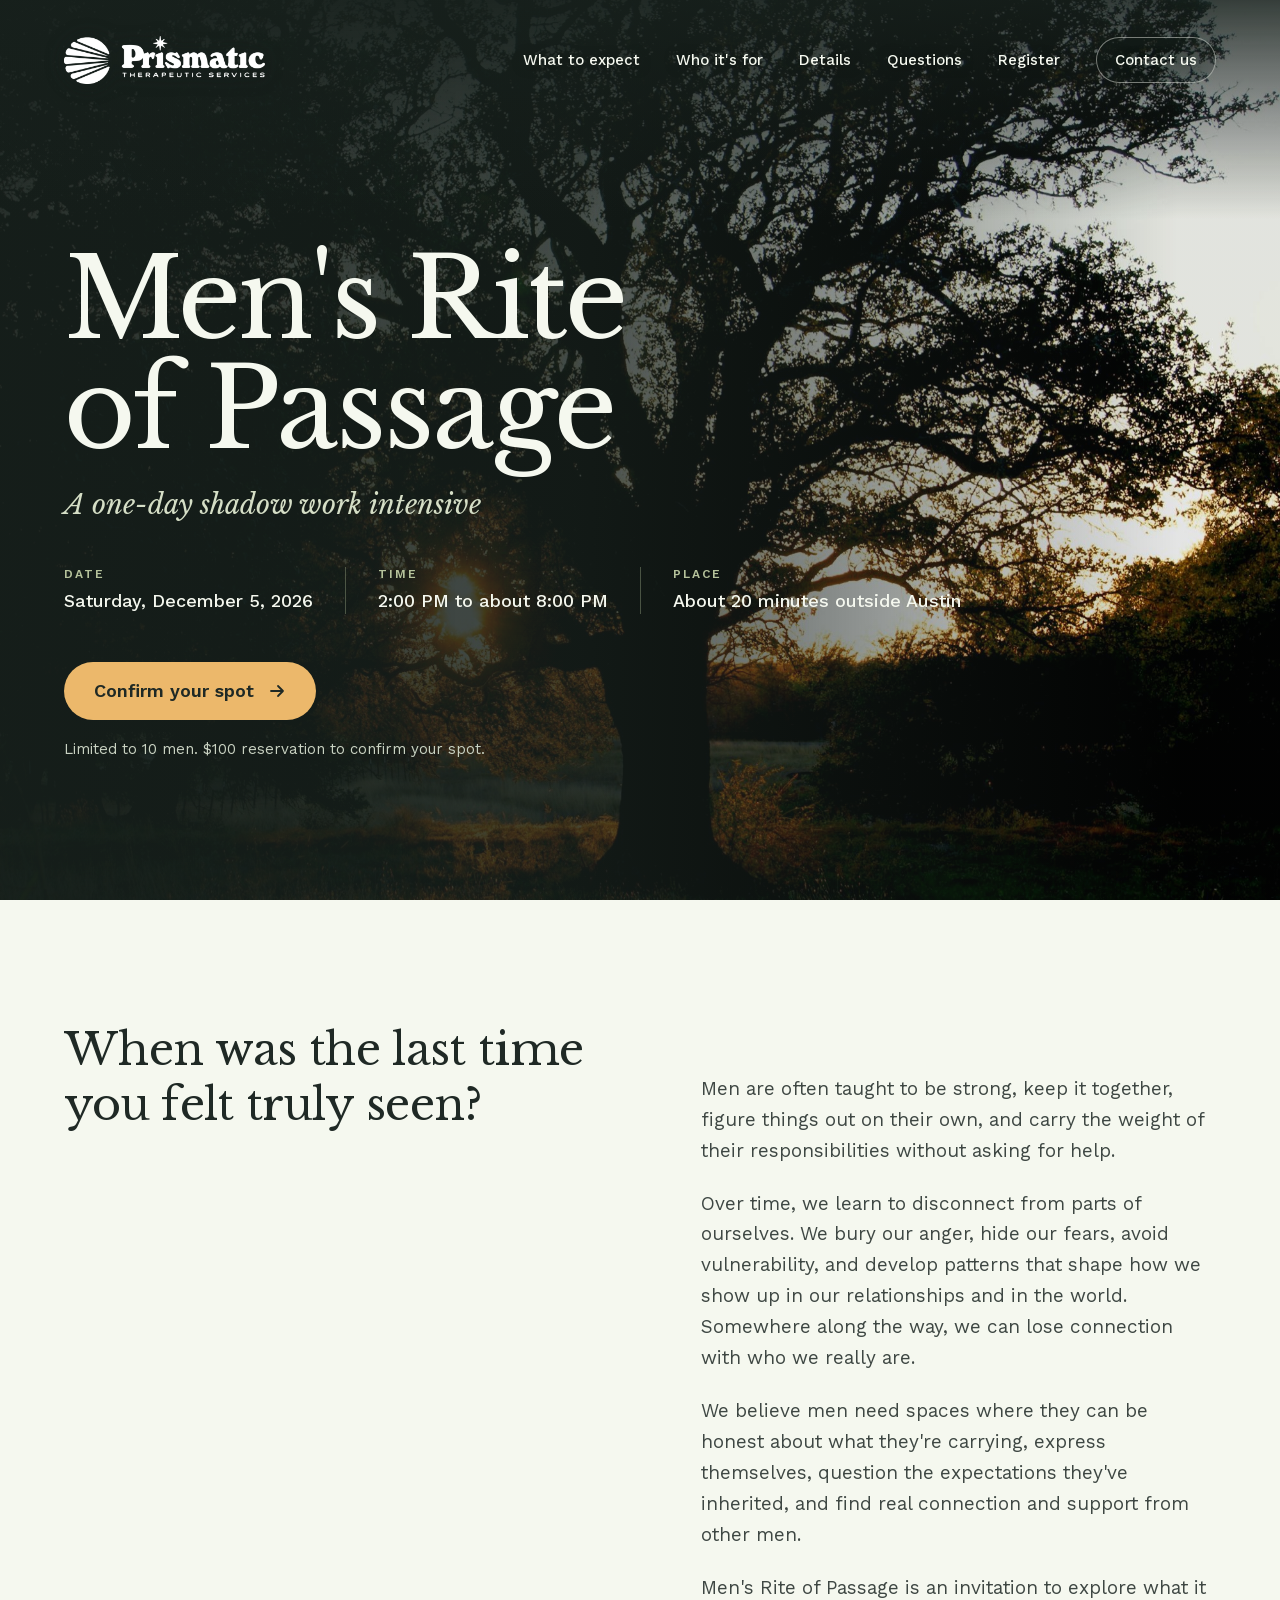
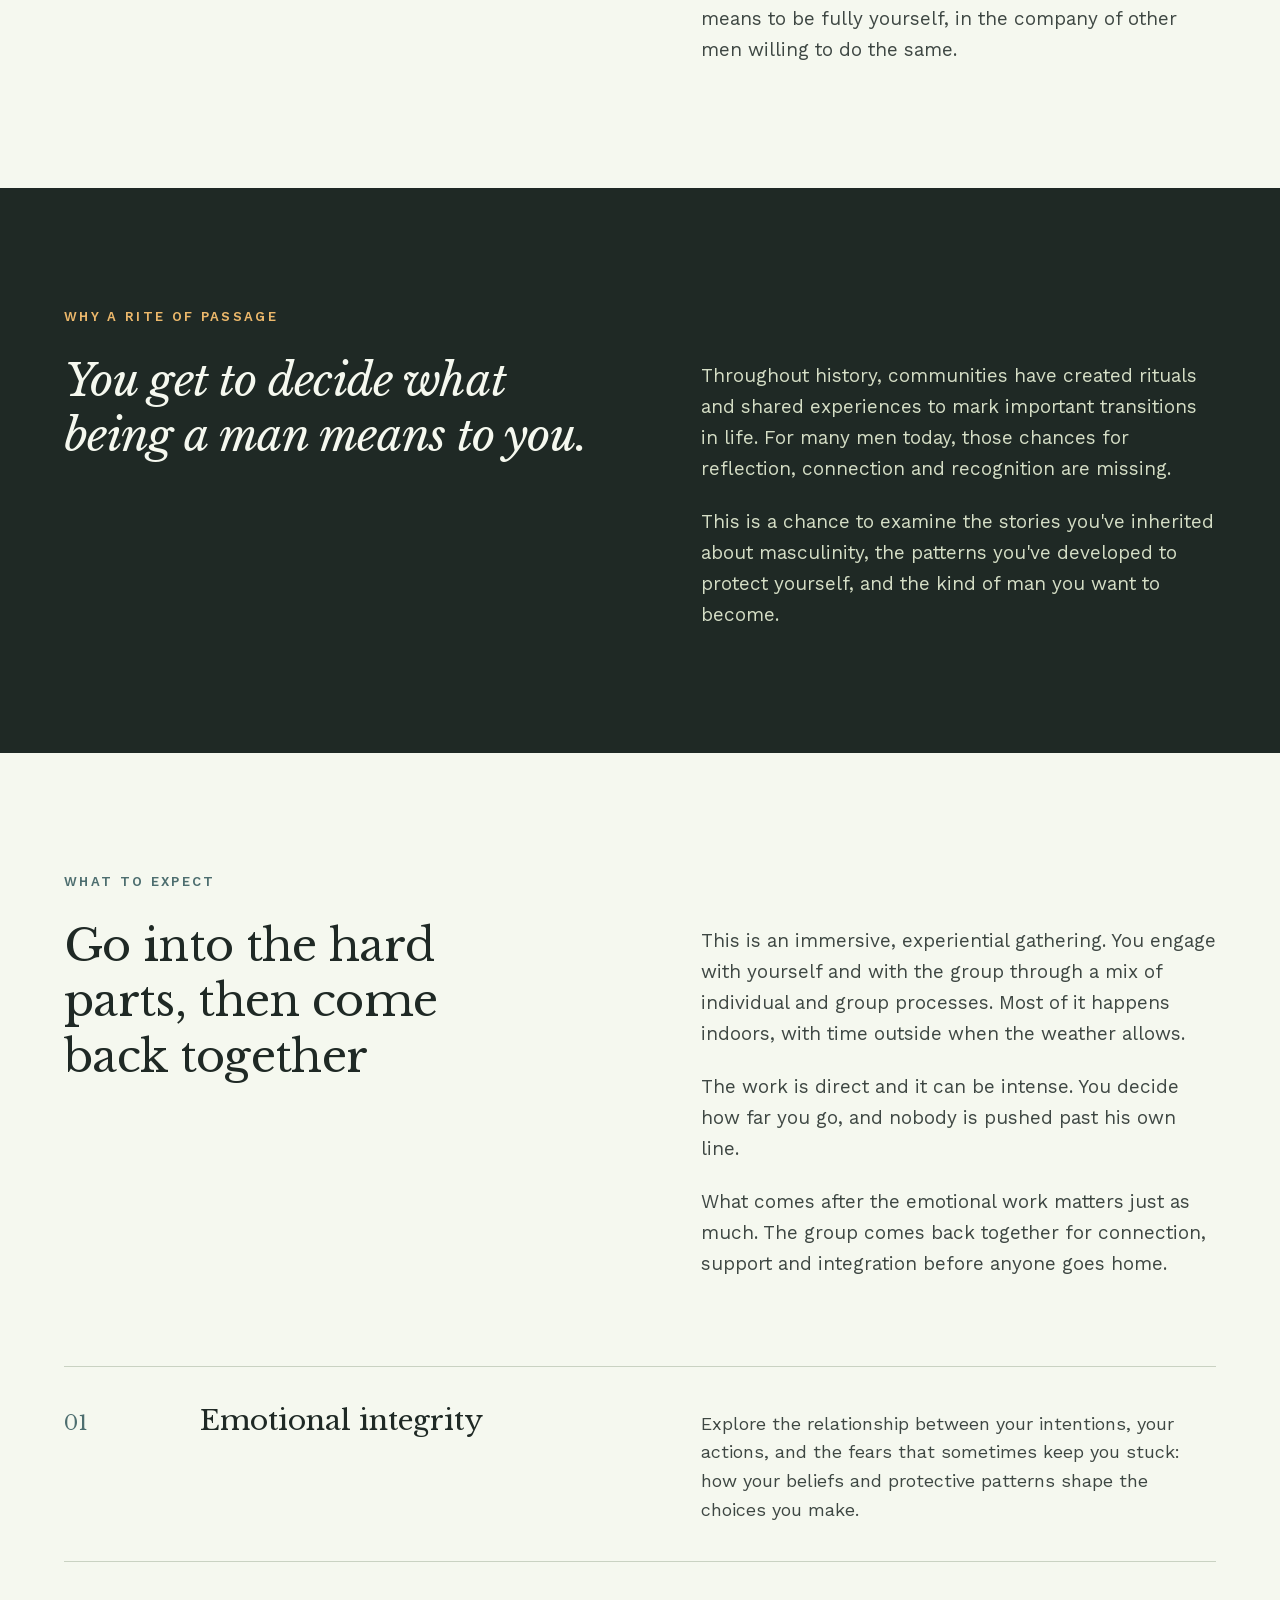
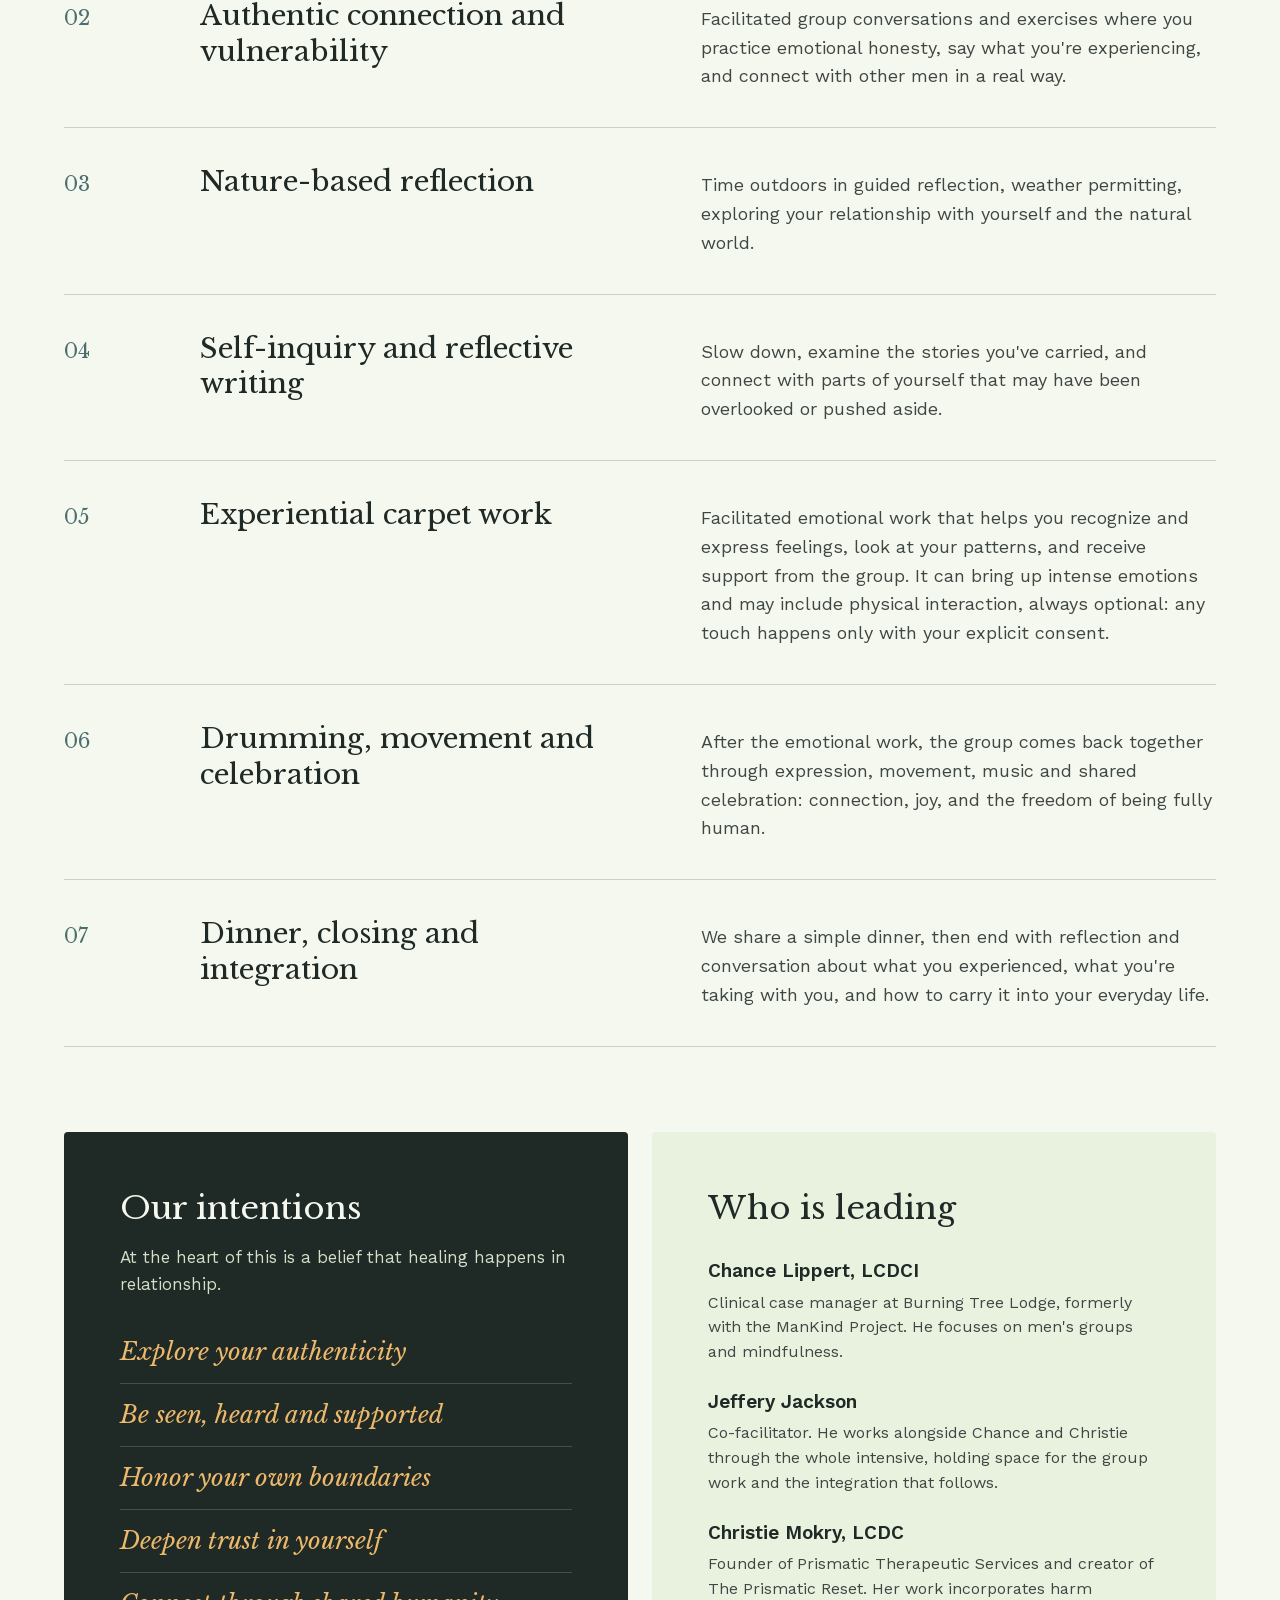
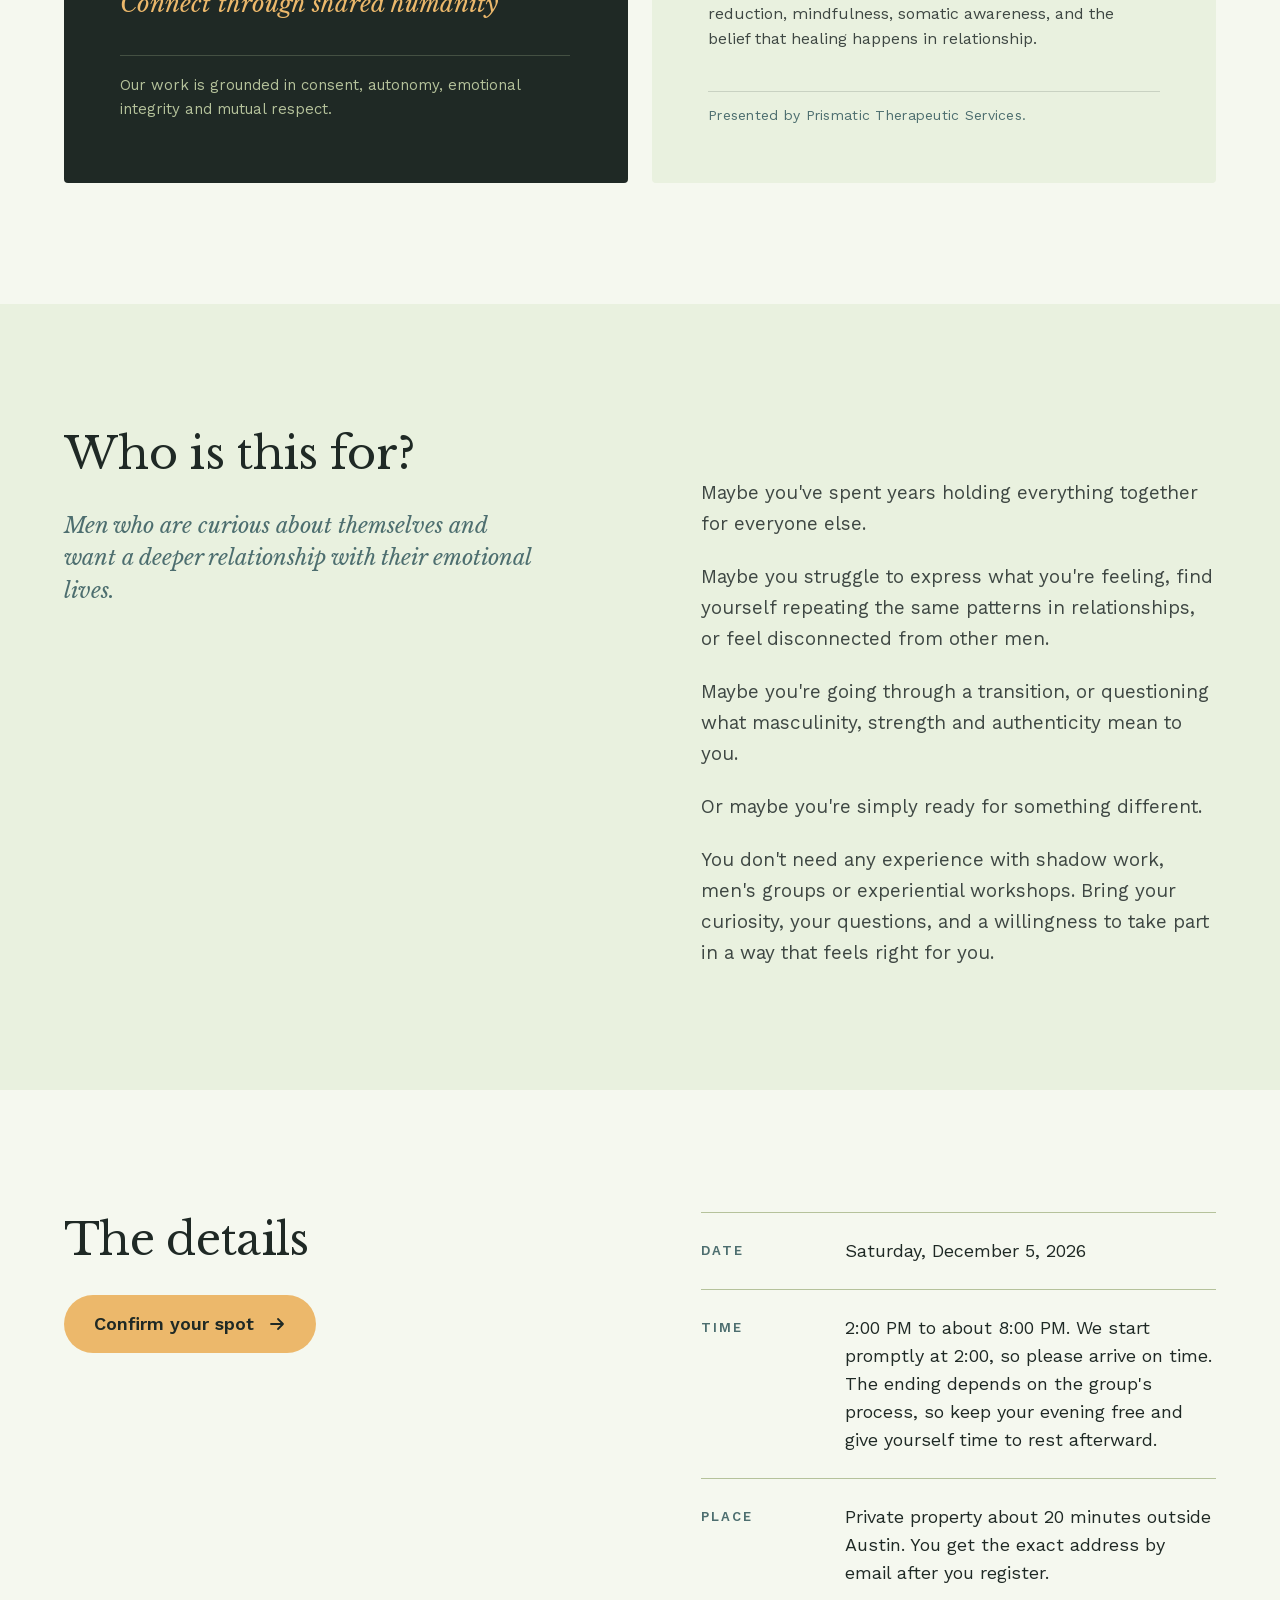
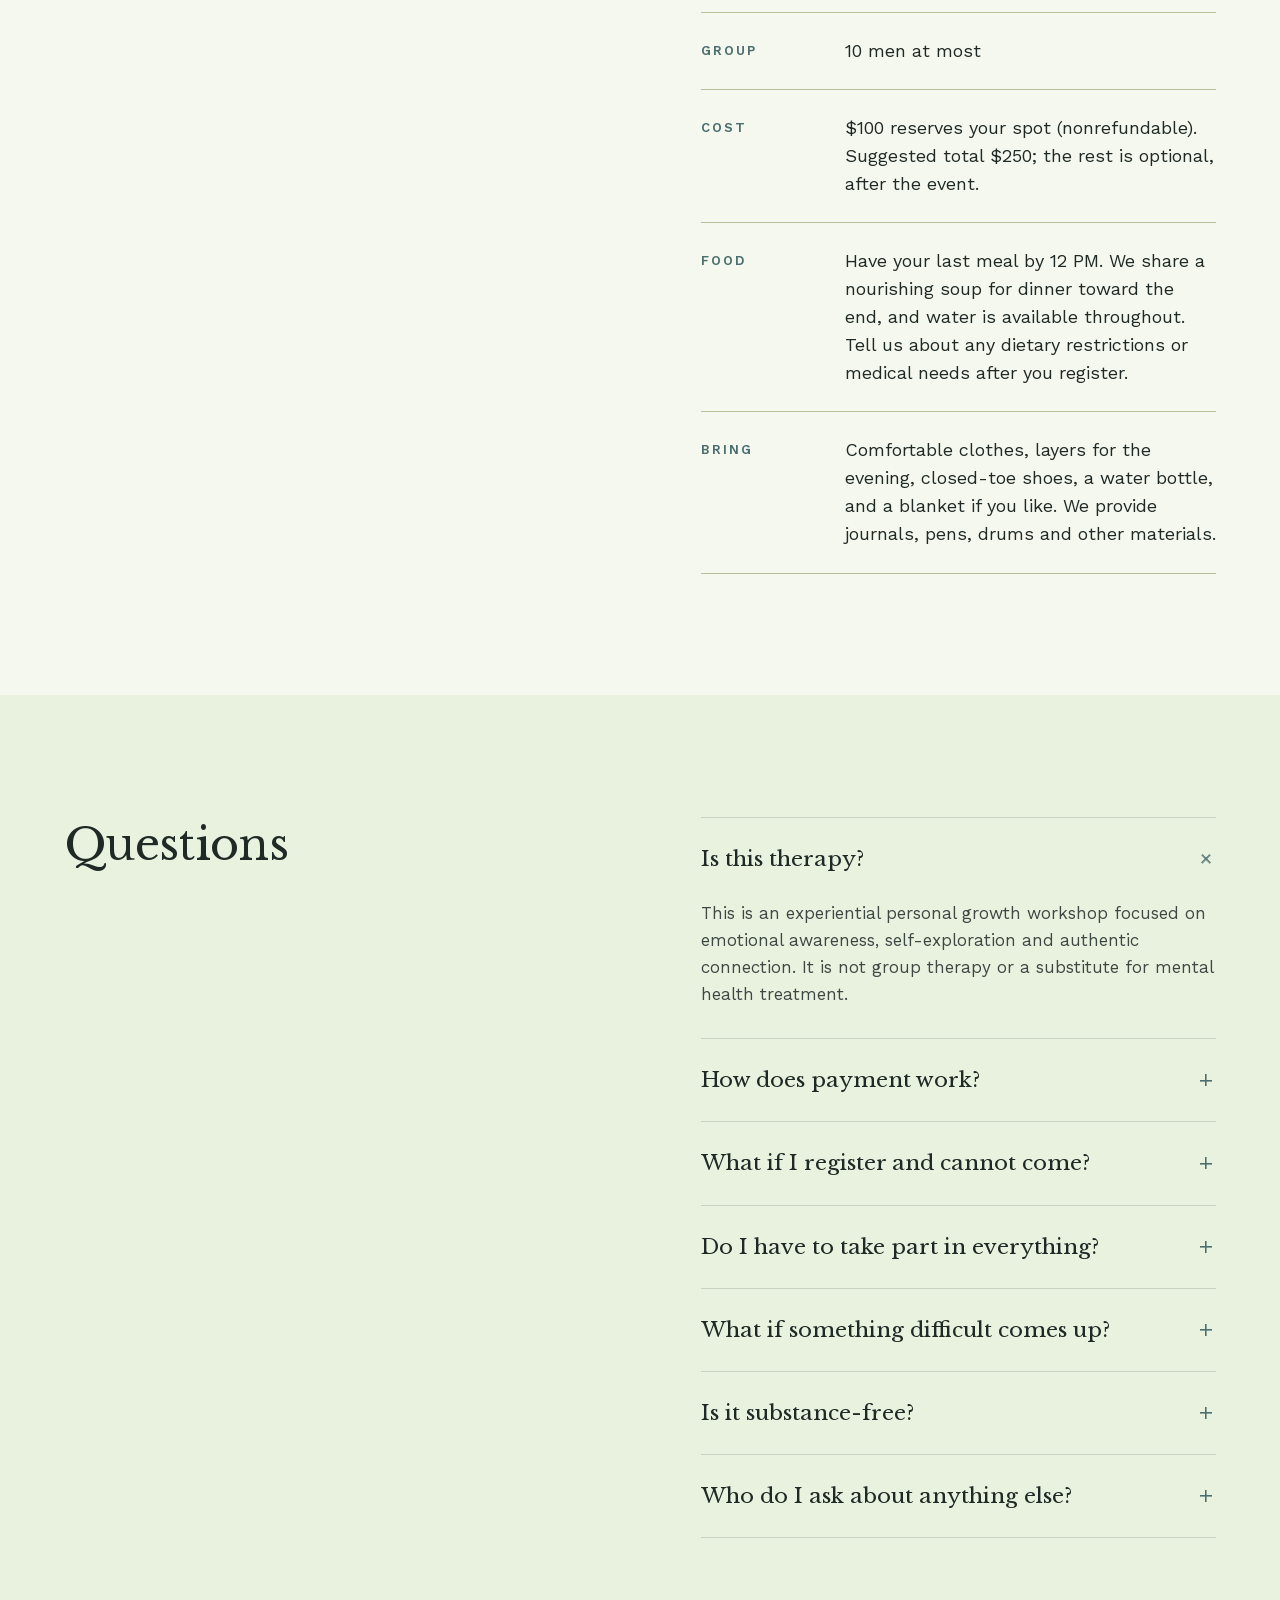
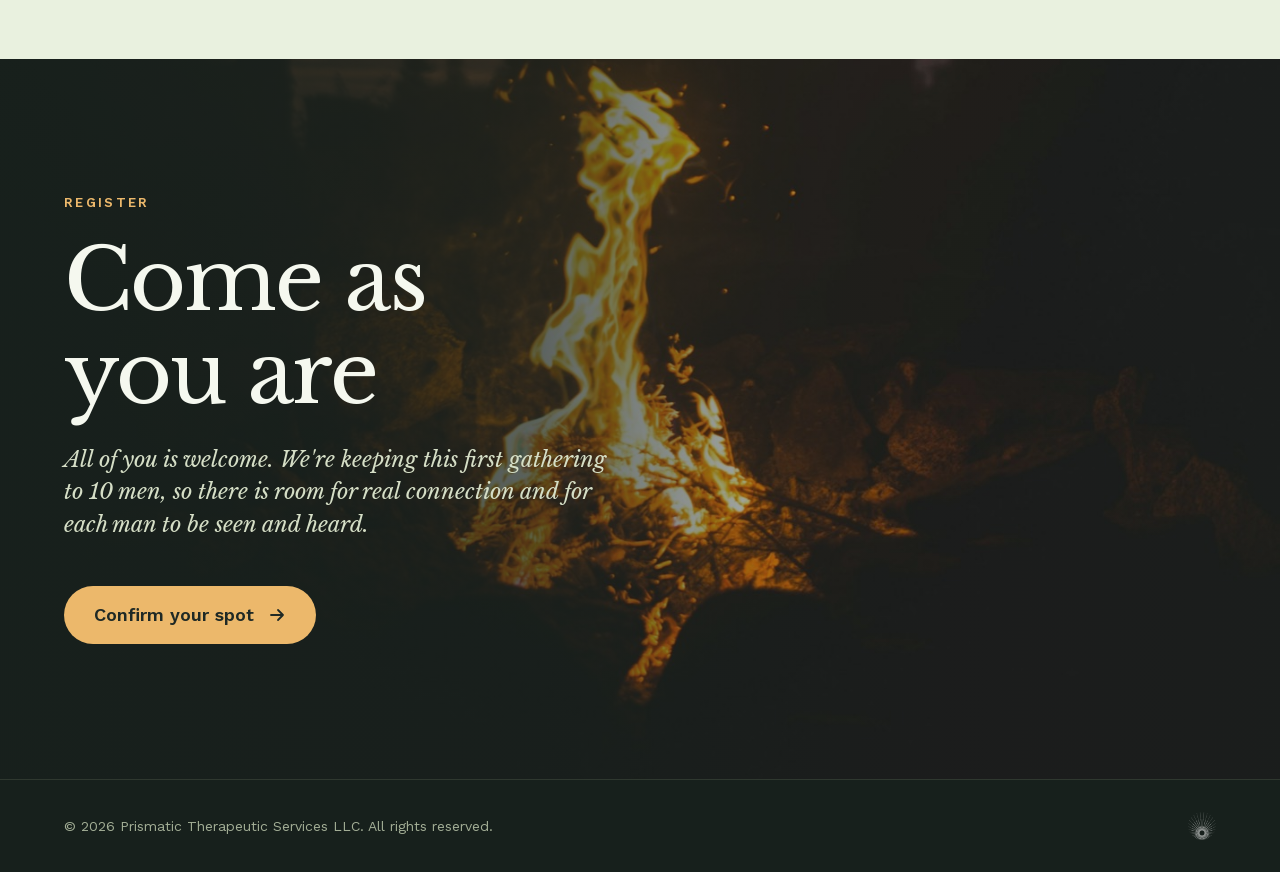
==== rite-of-passage/index.html @ 38391742 "Simpler pricing in hero and details Co-Authored-By: Claude Opus 5.5 <noreply@anthropic.com>" ====
<!DOCTYPE html>
<html lang="en" data-event="rite-of-passage" data-status-url="">
<head>
<meta charset="utf-8">
<meta name="viewport" content="width=device-width, initial-scale=1">
<meta name="robots" content="noindex, nofollow">
<meta name="referrer" content="strict-origin-when-cross-origin">
<title>Men's Rite of Passage: A One-Day Shadow Work Intensive | Prismatic Recovery</title>
<meta name="description" content="A one-day shadow work intensive for men. Saturday, December 5, 2026, 2:00 PM to about 8:00 PM, about 20 minutes outside Austin. Limited to 10 men.">
<meta name="theme-color" content="#1F2925">
<link rel="icon" type="image/png" href="/assets/prismatic-star-white.png">
<link rel="preload" href="/assets/fonts/libre-baskerville-400-latin.woff2" as="font" type="font/woff2" crossorigin>
<link rel="preload" href="/assets/fonts/work-sans-var-latin.woff2" as="font" type="font/woff2" crossorigin>
<link rel="stylesheet" href="/css/events.css?v=9">
</head>
<body>
<a class="skip" href="#main">Skip to content</a>

<header class="site-header" id="top">
  <a class="brand" href="#top" aria-label="Prismatic Therapeutic Services, back to top">
    <img src="/assets/prismatic-logo-2026-white.png" alt="Prismatic Therapeutic Services" width="201" height="48">
  </a>
  <button class="menu-toggle" type="button" aria-expanded="false" aria-controls="site-nav">
    <span class="visually-hidden">Menu</span>
    <svg width="26" height="26" viewBox="0 0 26 26" aria-hidden="true"><path d="M4 8h18M4 13h18M4 18h18" /></svg>
  </button>
  <nav class="site-nav" id="site-nav" aria-label="Page">
    <a href="#what-to-expect">What to expect</a>
    <a href="#who">Who it's for</a>
    <a href="#details">Details</a>
    <a href="#questions">Questions</a>
    <a href="#register">Register</a>
    <a class="nav-contact" href="mailto:christie@prismaticrecovery.com?subject=Question%20about%20Men%27s%20Rite%20of%20Passage%20(December%205)" target="_blank" rel="noopener">Contact us</a>
  </nav>
</header>

<main id="main">
  <section class="hero" aria-labelledby="hero-title">
    <picture class="hero-photo">
      <source media="(max-width: 700px)" srcset="images/hero-live-oak-1100.jpg">
      <img src="images/hero-live-oak-2000.jpg" alt="" width="2000" height="1455" fetchpriority="high">
    </picture>
    <div class="hero-copy">
      <h1 id="hero-title">Men's Rite of Passage</h1>
      <p class="hero-sub">A one-day shadow<br class="br-mobile"> work intensive</p>
      <dl class="facts">
        <div><dt>Date</dt><dd>Saturday, December 5, 2026</dd></div>
        <div><dt>Time</dt><dd>2:00 PM to about 8:00 PM</dd></div>
        <div><dt>Place</dt><dd>About 20 minutes outside Austin</dd></div>
      </dl>
      <div class="cta-row">
        <a class="btn btn-gold when-open" href="https://buy.stripe.com/7sYbJ1etC1sI6Vyg2x9oc01" data-checkout aria-haspopup="dialog" aria-controls="checkout">Confirm your spot<svg class="arrow" viewBox="0 0 18 18" aria-hidden="true"><path d="M3 9h12M10 4l5 5-5 5"/></svg></a>
        <button class="btn btn-gold when-full" type="button" data-waitlist aria-haspopup="dialog" aria-controls="waitlist">Join the waitlist<svg class="arrow" viewBox="0 0 18 18" aria-hidden="true"><path d="M3 9h12M10 4l5 5-5 5"/></svg></button>
      </div>
      <p class="hero-note when-open">Limited to 10 men. $100 reservation to confirm your spot.</p>
      <p class="hero-note when-full">All 10 spots are taken. Join the waitlist and we'll email you if one opens up.</p>
    </div>
  </section>

  <section class="section opening" aria-labelledby="opening-title">
    <div class="split">
      <div class="split-head">
        <h2 id="opening-title">When was the last time you felt truly seen?</h2>
      </div>
      <div class="split-body intro">
        <p>Men are often taught to be strong, keep it together, figure things out on their own, and carry the weight of their responsibilities without asking for help.</p>
        <p>Over time, we learn to disconnect from parts of ourselves. We bury our anger, hide our fears, avoid vulnerability, and develop patterns that shape how we show up in our relationships and in the world. Somewhere along the way, we can lose connection with who we really are.</p>
        <p>We believe men need spaces where they can be honest about what they're carrying, express themselves, question the expectations they've inherited, and find real connection and support from other men.</p>
        <p>Men's Rite of Passage is an invitation to explore what it means to be fully yourself, in the company of other men willing to do the same.</p>
      </div>
    </div>
  </section>

  <section class="section rite" aria-labelledby="rite-title">
    <div class="split">
      <div class="split-head">
        <p class="label">Why a rite of passage</p>
        <h2 id="rite-title">You get to decide what being a man means to you.</h2>
      </div>
      <div class="split-body intro">
        <p>Throughout history, communities have created rituals and shared experiences to mark important transitions in life. For many men today, those chances for reflection, connection and recognition are missing.</p>
        <p>This is a chance to examine the stories you've inherited about masculinity, the patterns you've developed to protect yourself, and the kind of man you want to become.</p>
      </div>
    </div>
  </section>

  <section class="section expect" id="what-to-expect" aria-labelledby="expect-title">
    <div class="split">
      <div class="split-head">
        <p class="label">What to expect</p>
        <h2 id="expect-title">Go into the hard parts, then come back together</h2>
      </div>
      <div class="split-body intro">
        <p>This is an immersive, experiential gathering. You engage with yourself and with the group through a mix of individual and group processes. Most of it happens indoors, with time outside when the weather allows.</p>
        <p>The work is direct and it can be intense. You decide how far you go, and nobody is pushed past his own line.</p>
        <p>What comes after the emotional work matters just as much. The group comes back together for connection, support and integration before anyone goes home.</p>
      </div>
    </div>

    <ol class="parts" data-reveal-group>
      <li><div class="part-head"><span class="part-num" aria-hidden="true">01</span><h3>Emotional integrity</h3></div><p>Explore the relationship between your intentions, your actions, and the fears that sometimes keep you stuck: how your beliefs and protective patterns shape the choices you make.</p></li>
      <li><div class="part-head"><span class="part-num" aria-hidden="true">02</span><h3>Authentic connection and vulnerability</h3></div><p>Facilitated group conversations and exercises where you practice emotional honesty, say what you're experiencing, and connect with other men in a real way.</p></li>
      <li><div class="part-head"><span class="part-num" aria-hidden="true">03</span><h3>Nature-based reflection</h3></div><p>Time outdoors in guided reflection, weather permitting, exploring your relationship with yourself and the natural world.</p></li>
      <li><div class="part-head"><span class="part-num" aria-hidden="true">04</span><h3>Self-inquiry and reflective writing</h3></div><p>Slow down, examine the stories you've carried, and connect with parts of yourself that may have been overlooked or pushed aside.</p></li>
      <li><div class="part-head"><span class="part-num" aria-hidden="true">05</span><h3>Experiential carpet work</h3></div><p>Facilitated emotional work that helps you recognize and express feelings, look at your patterns, and receive support from the group. It can bring up intense emotions and may include physical interaction, always optional: any touch happens only with your explicit consent.</p></li>
      <li><div class="part-head"><span class="part-num" aria-hidden="true">06</span><h3>Drumming, movement and celebration</h3></div><p>After the emotional work, the group comes back together through expression, movement, music and shared celebration: connection, joy, and the freedom of being fully human.</p></li>
      <li><div class="part-head"><span class="part-num" aria-hidden="true">07</span><h3>Dinner, closing and integration</h3></div><p>We share a simple dinner, then end with reflection and conversation about what you experienced, what you're taking with you, and how to carry it into your everyday life.</p></li>
    </ol>

    <div class="panels">
      <div class="panel panel-dark">
        <h3>Our intentions</h3>
        <p class="panel-lede">At the heart of this is a belief that healing happens in relationship.</p>
        <ul class="intentions">
          <li>Explore your authenticity</li>
          <li>Be seen, heard and supported</li>
          <li>Honor your own boundaries</li>
          <li>Deepen trust in yourself</li>
          <li>Connect through shared humanity</li>
        </ul>
        <p class="panel-foot">Our work is grounded in consent, autonomy, emotional integrity and mutual respect.</p>
      </div>
      <div class="panel panel-sage">
        <h3>Who is leading</h3>
        <ul class="leaders">
          <li><strong>Chance Lippert, LCDCI</strong><span class="bio">Clinical case manager at Burning Tree Lodge, formerly with the ManKind Project. He focuses on men's groups and mindfulness.</span></li>
          <li><strong>Jeffery Jackson</strong><span class="bio">Co-facilitator. He works alongside Chance and Christie through the whole intensive, holding space for the group work and the integration that follows.</span></li>
          <li><strong>Christie Mokry, LCDC</strong><span class="bio">Founder of Prismatic Therapeutic Services and creator of The Prismatic Reset. Her work incorporates harm reduction, mindfulness, somatic awareness, and the belief that healing happens in relationship.</span></li>
        </ul>
        <p class="presented">Presented by Prismatic Therapeutic Services.</p>
      </div>
    </div>
  </section>

  <section class="section who" id="who" aria-labelledby="who-title">
    <div class="split">
      <div class="split-head">
        <h2 id="who-title">Who is this for?</h2>
        <p class="who-lede">Men who are curious about themselves and want a deeper relationship with their emotional lives.</p>
      </div>
      <div class="split-body intro">
        <p>Maybe you've spent years holding everything together for everyone else.</p>
        <p>Maybe you struggle to express what you're feeling, find yourself repeating the same patterns in relationships, or feel disconnected from other men.</p>
        <p>Maybe you're going through a transition, or questioning what masculinity, strength and authenticity mean to you.</p>
        <p>Or maybe you're simply ready for something different.</p>
        <p>You don't need any experience with shadow work, men's groups or experiential workshops. Bring your curiosity, your questions, and a willingness to take part in a way that feels right for you.</p>
      </div>
    </div>
  </section>

  <section class="section details" id="details" aria-labelledby="details-title">
    <div class="split">
      <div class="split-head sticky">
        <h2 id="details-title">The details</h2>
        <a class="btn btn-gold when-open" href="https://buy.stripe.com/7sYbJ1etC1sI6Vyg2x9oc01" data-checkout aria-haspopup="dialog" aria-controls="checkout">Confirm your spot<svg class="arrow" viewBox="0 0 18 18" aria-hidden="true"><path d="M3 9h12M10 4l5 5-5 5"/></svg></a>
        <button class="btn btn-gold when-full" type="button" data-waitlist aria-haspopup="dialog" aria-controls="waitlist">Join the waitlist<svg class="arrow" viewBox="0 0 18 18" aria-hidden="true"><path d="M3 9h12M10 4l5 5-5 5"/></svg></button>
      </div>
      <dl class="split-body detail-list">
        <div><dt>Date</dt><dd>Saturday, December 5, 2026</dd></div>
        <div><dt>Time</dt><dd>2:00 PM to about 8:00 PM. We start promptly at 2:00, so please arrive on time. The ending depends on the group's process, so keep your evening free and give yourself time to rest afterward.</dd></div>
        <div><dt>Place</dt><dd>Private property about 20 minutes outside Austin. You get the exact address by email after you register.</dd></div>
        <div><dt>Group</dt><dd>10 men at most</dd></div>
        <div><dt>Cost</dt><dd>$100 reserves your spot (nonrefundable). Suggested total $250; the rest is optional, after the event.</dd></div>
        <div><dt>Food</dt><dd>Have your last meal by 12 PM. We share a nourishing soup for dinner toward the end, and water is available throughout. Tell us about any dietary restrictions or medical needs after you register.</dd></div>
        <div><dt>Bring</dt><dd>Comfortable clothes, layers for the evening, closed-toe shoes, a water bottle, and a blanket if you like. We provide journals, pens, drums and other materials.</dd></div>
      </dl>
    </div>
  </section>

  <section class="section questions" id="questions" aria-labelledby="questions-title">
    <div class="split">
      <div class="split-head">
        <h2 id="questions-title">Questions</h2>
      </div>
      <div class="split-body faq">
        <details open>
          <summary>Is this therapy?</summary>
          <p>This is an experiential personal growth workshop focused on emotional awareness, self-exploration and authentic connection. It is not group therapy or a substitute for mental health treatment.</p>
        </details>
        <details>
          <summary>How does payment work?</summary>
          <p>The suggested total is $250. You pay the $100 reservation now to confirm your spot, and that is all you owe. After the event we email you a link for a second payment. It is completely optional and you set the amount. We suggest $150 or more, which brings you to the suggested total, and you can pay less, more, or nothing.</p>
        </details>
        <details>
          <summary>What if I register and cannot come?</summary>
          <p>The $100 reservation is nonrefundable. If you cancel at least 7 days before (by Saturday, November 28), we can offer a transfer or a credit toward a future event, subject to availability. Later cancellations are not guaranteed a credit.</p>
        </details>
        <details>
          <summary>Do I have to take part in everything?</summary>
          <p>No. You choose how much you share, you can decline or stop any exercise, and you can ask for support at any point. Any touch happens only with your explicit consent. Before the event you sign a participation agreement that covers this, along with confidentiality.</p>
        </details>
        <details>
          <summary>What if something difficult comes up?</summary>
          <p>Meaningful emotional work can bring up difficult experiences. We make space for grounding, reflection and integration throughout, and you can step back whenever you need to.</p>
        </details>
        <details>
          <summary>Is it substance-free?</summary>
          <p>Yes. Please arrive sober and don't use alcohol or other intoxicating substances during the event. Prescribed medications are fine as directed.</p>
        </details>
        <details>
          <summary>Who do I ask about anything else?</summary>
          <p>Email <a href="mailto:christie@prismaticrecovery.com">christie@prismaticrecovery.com</a>.</p>
        </details>
      </div>
    </div>
  </section>

  <section class="register" id="register" aria-labelledby="register-title">
    <picture class="register-photo">
      <source media="(max-width: 700px)" srcset="images/register-fire-1100.jpg">
      <img src="images/register-fire-2000.jpg" alt="" width="2000" height="2800" loading="lazy">
    </picture>
    <div class="register-copy">
      <p class="hero-kicker">Register</p>
      <h2 id="register-title">Come as you are</h2>
      <p class="register-line">All of you is welcome. We're keeping this first gathering to 10 men, so there is room for real connection and for each man to be seen and heard.</p>
      <a class="btn btn-gold when-open" href="https://buy.stripe.com/7sYbJ1etC1sI6Vyg2x9oc01" data-checkout aria-haspopup="dialog" aria-controls="checkout">Confirm your spot<svg class="arrow" viewBox="0 0 18 18" aria-hidden="true"><path d="M3 9h12M10 4l5 5-5 5"/></svg></a>

      <button class="btn btn-gold when-full" type="button" data-waitlist aria-haspopup="dialog" aria-controls="waitlist">Join the waitlist<svg class="arrow" viewBox="0 0 18 18" aria-hidden="true"><path d="M3 9h12M10 4l5 5-5 5"/></svg></button>
    </div>
  </section>
</main>

<footer class="site-footer">
  <p>© 2026 Prismatic Therapeutic Services LLC. All rights reserved.</p>
  <img src="/assets/prismatic-star-white.png" alt="" width="28" height="28">
</footer>

<div class="modal" id="checkout" role="dialog" aria-modal="true" aria-labelledby="checkout-title" hidden>
  <div class="modal-panel">
    <button class="modal-close" type="button" data-modal-close>
      <span class="visually-hidden">Close</span>
      <svg width="22" height="22" viewBox="0 0 22 22" aria-hidden="true"><path d="M5 5l12 12M17 5L5 17"/></svg>
    </button>
    <p class="hero-kicker">Men's Rite of Passage, December 5</p>
    <h2 id="checkout-title">Confirm your spot</h2>
    <dl class="price-list">
      <div class="is-today"><dt>Today</dt><dd class="amount">$100</dd><dd class="what">Reserves your spot. It is all you owe.</dd></div>
      <div><dt>Suggested total</dt><dd class="amount">$250</dd><dd class="what">Per person, for the whole intensive.</dd></div>
      <div><dt>After the event</dt><dd class="amount is-word">Optional</dd><dd class="what">We email you a link for a second payment. You choose the amount; we suggest $150 or more.</dd></div>
    </dl>
    <a class="btn btn-gold checkout-go" data-checkout-go href="https://buy.stripe.com/7sYbJ1etC1sI6Vyg2x9oc01">Continue to payment<svg class="arrow" viewBox="0 0 18 18" aria-hidden="true"><path d="M3 9h12M10 4l5 5-5 5"/></svg></a>
    <p class="checkout-note">The $100 reservation is nonrefundable. Cancel by November 28 and we can offer a transfer or credit toward a future event. Secure checkout with Stripe; we ask for your name, email and phone so we can reach you before the event.</p>
  </div>
</div>

<div class="modal" id="waitlist" role="dialog" aria-modal="true" aria-labelledby="waitlist-title" aria-describedby="waitlist-line" hidden>
  <div class="modal-panel">
    <button class="modal-close" type="button" data-modal-close>
      <span class="visually-hidden">Close</span>
      <svg width="22" height="22" viewBox="0 0 22 22" aria-hidden="true"><path d="M5 5l12 12M17 5L5 17"/></svg>
    </button>
    <p class="hero-kicker">Men's Rite of Passage</p>
    <h2 id="waitlist-title">Join the waitlist</h2>
    <p class="modal-line" id="waitlist-line">All 10 spots are taken. Leave your email and we'll tell you if one opens up, and about the next one.</p>
    <form class="signup" id="signup" action="https://assets.mailerlite.com/jsonp/2655766/forms/204321688640292616/subscribe" method="post" novalidate>
      <div class="signup-row">
        <label class="visually-hidden" for="signup-email">Email</label>
        <input id="signup-email" type="email" name="fields[email]" placeholder="Email" autocomplete="email" required>
        <button class="btn btn-gold" type="submit">Join</button>
      </div>
      <input type="hidden" name="ml-submit" value="1">
      <input type="hidden" name="anticsrf" value="true">
      <div class="captcha" id="signup-captcha" data-sitekey="6Lf1KHQUAAAAAFNKEX1hdSWCS3mRMv4FlFaNslaD"></div>
      <p class="signup-status" role="status" aria-live="polite"></p>
    </form>
  </div>
</div>

<script src="/js/events.js?v=5" defer></script>
</body>
</html>
---- css/events.css ----
@font-face {
  font-family: "Libre Baskerville";
  font-style: normal;
  font-weight: 400;
  font-display: swap;
  src: url("/assets/fonts/libre-baskerville-400-latin.woff2") format("woff2");
}
@font-face {
  font-family: "Libre Baskerville";
  font-style: italic;
  font-weight: 400;
  font-display: swap;
  src: url("/assets/fonts/libre-baskerville-400italic-latin.woff2") format("woff2");
}
@font-face {
  font-family: "Work Sans";
  font-style: normal;
  font-weight: 400 600;
  font-display: swap;
  src: url("/assets/fonts/work-sans-var-latin.woff2") format("woff2");
}

:root {
  --hemlock: #1F2925;
  --hemlock-deep: #17201C;
  --green: #3E4743;
  --teal: #4D6E6F;
  --sage: #E9F1DF;
  --sage-pale: #F5F8EF;
  --sage-line: #C9D2C2;
  --sage-mid: #B5C29B;
  --sage-text: #D5DEC6;
  --gold: #ECB86B;
  --gold-hover: #F2C786;
  --gap-ink: #7A6232;
  --serif: "Libre Baskerville", Georgia, "Times New Roman", serif;
  --sans: "Work Sans", -apple-system, BlinkMacSystemFont, "Segoe UI", Arial, sans-serif;
  --pad-x: max(clamp(24px, 5vw, 72px), calc((100vw - 1296px) / 2));
  --ease-out: cubic-bezier(0.16, 1, 0.3, 1);
  color-scheme: light;
}

*, *::before, *::after { box-sizing: border-box; }
html { scroll-behavior: smooth; -webkit-text-size-adjust: 100%; }
@media (prefers-reduced-motion: reduce) { html { scroll-behavior: auto; } }
body {
  margin: 0;
  font-family: var(--sans);
  font-size: 18px;
  line-height: 1.6;
  color: var(--green);
  background: var(--sage-pale);
  -webkit-font-smoothing: antialiased;
  text-rendering: optimizeLegibility;
}
img { display: block; max-width: 100%; }
h1, h2, h3, p, dl, dd, ol, ul { margin: 0; }
ol, ul { padding: 0; list-style: none; }
::selection { background: var(--gold); color: var(--hemlock); }
:focus-visible { outline: 2px solid var(--gold); outline-offset: 3px; border-radius: 4px; }
a { color: var(--teal); text-underline-offset: 0.2em; text-decoration-thickness: 1px; }
section[id] { scroll-margin-top: 0; }

.visually-hidden {
  position: absolute !important; width: 1px; height: 1px; overflow: hidden;
  clip: rect(0 0 0 0); clip-path: inset(50%); white-space: nowrap;
}
.skip {
  position: absolute; left: 16px; top: -60px; z-index: 50;
  background: var(--gold); color: var(--hemlock); padding: 10px 16px; border-radius: 999px;
  font-weight: 600; text-decoration: none;
}
.skip:focus { top: 16px; }

/* Open / waitlist state. Default is open; main.js adds .is-full when all 10 spots are taken. */
.when-full { display: none !important; }
.is-full .when-open { display: none !important; }
.is-full .when-full { display: inline-flex !important; }
.is-full p.when-full { display: block !important; }

/* Buttons */
.btn {
  display: inline-flex; align-items: center; gap: 14px;
  font: 600 18px/1 var(--sans);
  padding: 20px 30px; border-radius: 999px; border: 0; cursor: pointer;
  text-decoration: none; white-space: nowrap;
  transition: background-color 200ms ease, transform 200ms var(--ease-out);
}
.btn-gold { background: var(--gold); color: var(--hemlock); }
.btn-gold:hover { background: var(--gold-hover); }
.btn-gold:active { transform: translateY(1px); }
.btn .arrow { width: 18px; height: 18px; fill: none; stroke: currentColor; stroke-width: 1.8; stroke-linecap: round; stroke-linejoin: round; transition: transform 250ms var(--ease-out); }
.btn:hover .arrow { transform: translateX(3px); }
.btn[disabled] { opacity: 0.6; cursor: progress; }

/* Header */
.site-header {
  position: absolute; inset: 0 0 auto 0; z-index: 10;
  display: flex; align-items: center; justify-content: space-between;
  padding: 36px var(--pad-x) 0;
}
.brand img { height: 48px; width: auto; filter: drop-shadow(0 1px 10px rgba(23, 32, 28, 0.45)); }
.site-nav { display: flex; align-items: center; gap: 36px; }
.site-nav a {
  color: var(--sage-pale); text-decoration: none; font-size: 15px; font-weight: 500;
  text-shadow: 0 1px 12px rgba(23, 32, 28, 0.6);
}
.site-nav a:hover { color: var(--gold); }
.site-nav .nav-contact {
  padding: 10px 18px; border: 1px solid rgba(245, 248, 239, 0.45); border-radius: 999px;
  background: rgba(23, 32, 28, 0.25);
}
.site-nav .nav-contact:hover { border-color: var(--gold); }
.menu-toggle { display: none; }

/* Hero */
.hero {
  position: relative; min-height: max(760px, min(100svh, 940px));
  display: flex; flex-direction: column; justify-content: center;
  background: var(--hemlock); color: var(--sage-pale); overflow: hidden;
}
.hero-photo, .hero-photo img { position: absolute; inset: 0; width: 100%; height: 100%; }
.hero-photo img { object-fit: cover; object-position: 60% 50%; }
.hero::before, .hero::after { content: ""; position: absolute; inset: 0; z-index: 1; pointer-events: none; }
.hero::before {
  background: linear-gradient(90deg, rgba(23,32,28,0.92) 0%, rgba(23,32,28,0.8) 45%, rgba(23,32,28,0.45) 68%, rgba(23,32,28,0.08) 92%);
}
.hero::after {
  background: linear-gradient(180deg, rgba(23,32,28,0.85) 0%, rgba(23,32,28,0) 220px);
}
.hero-copy { position: relative; z-index: 2; padding: 150px var(--pad-x) 72px; max-width: 1080px; }
.hero-kicker {
  font: 600 13px/1.2 var(--sans); letter-spacing: 0.18em; text-transform: uppercase; color: var(--gold);
}
.hero h1 {
  font: 400 clamp(56px, 8.6vw, 124px)/1 var(--serif); letter-spacing: -0.025em;
  color: var(--sage-pale); margin-top: 28px; max-width: 8ch; text-wrap: balance;
}
.hero-sub {
  font: italic 400 clamp(20px, 2.1vw, 30px)/1.35 var(--serif); color: var(--sage-text); margin-top: 22px;
}
.br-mobile { display: none; }
.facts { display: flex; margin-top: 44px; }
.facts > div { padding: 0 32px; border-left: 1px solid rgba(181, 194, 155, 0.35); }
.facts > div:first-child { padding-left: 0; border-left: 0; }
.facts dt {
  font: 600 12px/1.2 var(--sans); letter-spacing: 0.16em; text-transform: uppercase; color: var(--sage-mid);
}
.facts dd { font-size: 18px; font-weight: 500; line-height: 1.45; margin-top: 6px; white-space: nowrap; }
.cta-row { margin-top: 48px; }
.hero-note { font-size: 15px; line-height: 1.55; color: #C9D2C2; margin-top: 18px; max-width: 34em; }

/* Sections */
.section { padding: clamp(80px, 9.5vw, 140px) var(--pad-x); }
.opening { background: var(--sage-pale); }
.rite { background: var(--hemlock); color: var(--sage-pale); }
.rite .label { color: var(--gold); }
.section.rite h2 { color: var(--sage-pale); font-style: italic; }
.rite .intro p { color: var(--sage-text); }
.expect { background: var(--sage-pale); }
.who { background: var(--sage); }
.who-lede { font: italic 400 clamp(19px, 1.7vw, 23px)/1.5 var(--serif); color: var(--teal); max-width: 22em; }
.details { background: var(--sage-pale); }
.questions { background: var(--sage); }
.split {
  display: grid; grid-template-columns: minmax(0, 620fr) minmax(0, 580fr);
  column-gap: clamp(40px, 6.7vw, 96px); align-items: start;
  max-width: 1296px;
}
.split-head { display: flex; flex-direction: column; align-items: flex-start; gap: 28px; }
.split-head.sticky { position: sticky; top: 48px; }
.label {
  font: 600 13px/1.2 var(--sans); letter-spacing: 0.18em; text-transform: uppercase; color: var(--teal);
}
.section h2 {
  font: 400 clamp(32px, 3.5vw, 50px)/1.24 var(--serif); letter-spacing: -0.015em; color: var(--hemlock);
  text-wrap: balance;
}
.intro { padding-top: 52px; }
.intro p { font-size: 19px; line-height: 1.63; max-width: 34em; }
.intro p + p { margin-top: 22px; }

/* Parts */
.parts { margin-top: clamp(64px, 6.7vw, 96px); border-top: 1px solid var(--sage-line); max-width: 1296px; }
.parts li {
  display: grid; grid-template-columns: minmax(0, 620fr) minmax(0, 580fr);
  column-gap: clamp(40px, 6.7vw, 96px); align-items: baseline;
  padding: 36px 0; border-bottom: 1px solid var(--sage-line);
}
.part-head { display: flex; align-items: baseline; }
.part-num { flex: 0 0 136px; font: 400 20px/1 var(--serif); color: var(--teal); font-variant-numeric: lining-nums tabular-nums; }
.parts h3 { font: 400 28px/1.28 var(--serif); color: var(--hemlock); }
.parts p { font-size: 18px; line-height: 1.6; max-width: 34em; }

/* Panels */
.panels {
  display: grid; grid-template-columns: minmax(0, 636fr) minmax(0, 636fr); gap: 24px;
  margin-top: clamp(64px, 6.7vw, 96px); max-width: 1296px;
}
.panel { border-radius: 4px; padding: 56px; }
.panel h3 { font: 400 32px/1.25 var(--serif); }
.panel-dark { background: var(--hemlock); }
.panel-dark h3 { color: var(--sage-pale); }
.panel-lede { font-size: 17px; line-height: 1.55; color: var(--sage-text); margin-top: 16px; max-width: 30em; }
.intentions { margin-top: 24px; }
.intentions li {
  font: italic 400 24px/1.42 var(--serif); color: var(--gold);
  padding: 14px 0; border-bottom: 1px solid rgba(181, 194, 155, 0.25);
}
.intentions li:last-child { border-bottom: 0; }
.panel-foot { font-size: 15px; line-height: 1.55; color: var(--sage-mid); margin-top: 20px; padding-top: 18px; border-top: 1px solid rgba(181, 194, 155, 0.25); max-width: 30em; }
.panel-sage { background: var(--sage); display: flex; flex-direction: column; }
.panel-sage h3 { color: var(--hemlock); }
.leaders { margin-top: 28px; display: flex; flex-direction: column; gap: 22px; }
.leaders li { display: flex; flex-direction: column; gap: 4px; }
.leaders strong { font-size: 19px; font-weight: 600; color: var(--hemlock); }
.leaders .bio { font-size: 16px; line-height: 1.55; color: var(--green); max-width: 34em; }
.presented {
  margin-top: auto; padding-top: 24px; font-size: 14px; letter-spacing: 0.02em; color: var(--teal);
}
.presented::before { content: ""; display: block; height: 1px; background: var(--sage-line); margin: 16px 0 12px; }
.gap { color: var(--gap-ink); font-size: 16px; line-height: 1.5; }

/* Details list */
.detail-list { border-top: 1px solid var(--sage-mid); }
.detail-list > div {
  display: grid; grid-template-columns: 120px minmax(0, 1fr); column-gap: 24px;
  padding: 24px 0; border-bottom: 1px solid var(--sage-mid);
}
.detail-list dt {
  font: 600 13px/1.2 var(--sans); letter-spacing: 0.16em; text-transform: uppercase; color: var(--teal); padding-top: 6px;
}
.detail-list dd { font-size: 18px; line-height: 1.56; color: var(--hemlock); }

/* FAQ */
.faq { border-top: 1px solid var(--sage-line); }
.faq details { border-bottom: 1px solid var(--sage-line); }
.faq summary {
  list-style: none; cursor: pointer; display: flex; justify-content: space-between; align-items: center; gap: 24px;
  padding: 26px 0; font: 400 21px/1.43 var(--serif); color: var(--hemlock);
}
.faq summary::-webkit-details-marker { display: none; }
.faq summary::after {
  content: ""; flex: 0 0 20px; height: 20px;
  background: linear-gradient(var(--teal), var(--teal)) center / 12px 1.6px no-repeat,
              linear-gradient(var(--teal), var(--teal)) center / 1.6px 12px no-repeat;
  transition: transform 250ms var(--ease-out);
}
.faq details[open] summary::after { transform: rotate(45deg); }
.faq summary:hover { color: var(--teal); }
.faq details p { padding: 0 0 30px; font-size: 17px; line-height: 1.6; max-width: 32em; }
.faq details p.gap { font-size: 17px; }

/* Register */
.register {
  position: relative; min-height: 720px; display: flex; align-items: center;
  background: var(--hemlock); color: var(--sage-pale); overflow: hidden;
}
.register-photo, .register-photo img { position: absolute; inset: 0; width: 100%; height: 100%; }
.register-photo img { object-fit: cover; object-position: 35% 85%; }
.register::before {
  content: ""; position: absolute; inset: 0; z-index: 1;
  background: linear-gradient(90deg, rgba(23,32,28,0.94) 0%, rgba(23,32,28,0.7) 42%, rgba(23,32,28,0.1) 75%, rgba(23,32,28,0.3) 100%);
}
.register-copy { position: relative; z-index: 2; padding: 120px var(--pad-x); max-width: 820px; display: flex; flex-direction: column; align-items: flex-start; }
.register h2 {
  font: 400 clamp(52px, 6.7vw, 96px)/1.08 var(--serif); letter-spacing: -0.025em; margin-top: 24px; color: var(--sage-pale);
  text-wrap: balance;
}
.register-line { font: italic 400 clamp(19px, 1.7vw, 24px)/1.5 var(--serif); color: var(--sage-text); margin-top: 24px; max-width: 25em; }
.register .btn { margin-top: 44px; }

/* Modals (pricing step, waitlist). A plain overlay, not <dialog>, so reCAPTCHA's challenge can sit above it. */
.modal {
  position: fixed; inset: 0; z-index: 100;
  display: flex; align-items: center; justify-content: center; padding: 24px;
  background: rgba(15, 21, 18, 0.72); -webkit-backdrop-filter: blur(6px); backdrop-filter: blur(6px);
  overscroll-behavior: contain; overflow-y: auto;
}
.modal[hidden] { display: none; }
.modal-panel {
  position: relative; width: min(600px, 100%); margin: auto;
  padding: 56px 56px 44px; border-radius: 24px;
  background: var(--hemlock); color: var(--sage-pale);
  border: 1px solid rgba(181, 194, 155, 0.18);
  box-shadow: 0 30px 80px rgba(0, 0, 0, 0.45);
}
.modal h2 { font: 400 clamp(36px, 4.4vw, 52px)/1.1 var(--serif); letter-spacing: -0.02em; margin-top: 14px; color: var(--sage-pale); }
.modal-line { font: italic 400 19px/1.55 var(--serif); color: var(--sage-text); margin-top: 18px; max-width: 26em; }
.modal-close {
  position: absolute; top: 14px; right: 14px; width: 44px; height: 44px;
  display: inline-flex; align-items: center; justify-content: center;
  background: transparent; border: 0; border-radius: 999px; color: var(--sage-text); cursor: pointer;
  transition: background-color 200ms ease, color 200ms ease;
}
.modal-close:hover { background: rgba(245, 248, 239, 0.08); color: var(--sage-pale); }
.modal-close svg { fill: none; stroke: currentColor; stroke-width: 1.8; stroke-linecap: round; }

/* Pricing step */
.price-list { margin-top: 30px; border-top: 1px solid rgba(181, 194, 155, 0.22); }
.price-list dd { margin: 0; }
.price-list > div {
  display: grid; grid-template-columns: 1fr auto; column-gap: 24px; row-gap: 4px; align-items: baseline;
  padding: 20px 0; border-bottom: 1px solid rgba(181, 194, 155, 0.22);
}
.price-list dt { grid-column: 1; grid-row: 1; font-size: 13px; font-weight: 600; letter-spacing: 0.12em; text-transform: uppercase; color: var(--sage-mid); }
.price-list .amount { grid-column: 2; grid-row: 1 / span 2; font: 400 clamp(30px, 3.4vw, 40px)/1 var(--serif); color: var(--sage-pale); text-align: right; }
.price-list .is-today .amount { color: var(--gold); }
.price-list .amount.is-word { font-size: clamp(22px, 2.2vw, 26px); }
.price-list .what { grid-column: 1; grid-row: 2; font-size: 17px; line-height: 1.5; color: var(--sage-text); }
.checkout-go { margin-top: 32px; }
.checkout-note { margin-top: 14px; font-size: 14px; line-height: 1.5; color: #A3AE96; }
.has-modal { overflow: hidden; }

.signup { display: flex; flex-direction: column; gap: 12px; margin-top: 32px; width: 100%; }
.signup-row {
  display: flex; align-items: center; padding: 6px 6px 6px 26px;
  border: 1px solid rgba(213, 222, 198, 0.4); border-radius: 999px; background: rgba(245, 248, 239, 0.06);
  transition: border-color 200ms ease;
}
.signup-row:focus-within { border-color: var(--gold); }
.signup-row input {
  flex: 1; min-width: 0; border: 0; background: transparent; color: var(--sage-pale);
  font: 400 17px/1.4 var(--sans); padding: 12px 12px 12px 0; outline: none; caret-color: var(--gold);
}
.signup-row input::placeholder { color: rgba(213, 222, 198, 0.7); }
.signup .btn { padding: 16px 28px; font-size: 17px; }
.captcha { min-height: 78px; margin-top: 8px; }
.captcha[hidden], .signup-row[hidden] { display: none; }
.signup-status { font-size: 16px; line-height: 1.5; min-height: 1.5em; color: var(--sage-text); }
.signup-status.is-error { color: #F2B8A0; }
.signup-status.is-ok { color: var(--gold); font-size: 18px; }

/* Footer */
.site-footer {
  display: flex; justify-content: space-between; align-items: center; gap: 16px;
  padding: 32px var(--pad-x); background: var(--hemlock-deep); border-top: 1px solid rgba(181, 194, 155, 0.15);
  color: #A3AE96; font-size: 14px;
}
.site-footer img { width: 28px; height: 28px; opacity: 0.55; }

/* Motion: the hero settles in on load; the five parts arrive in order as they scroll in. */
@media (prefers-reduced-motion: no-preference) {
  .js .hero-copy > * { animation: rise 900ms var(--ease-out) both; }
  .js .hero-copy > :nth-child(2) { animation-delay: 80ms; }
  .js .hero-copy > :nth-child(3) { animation-delay: 180ms; }
  .js .hero-copy > :nth-child(4) { animation-delay: 260ms; }
  .js .hero-copy > :nth-child(5) { animation-delay: 340ms; }
  .js .hero-copy > :nth-child(6) { animation-delay: 400ms; }
  .js .hero-photo img { animation: settle 2400ms var(--ease-out) both; }
  .js [data-reveal-group] > li { opacity: 0; transform: translateY(18px); transition: opacity 700ms var(--ease-out), transform 700ms var(--ease-out); }
  .js [data-reveal-group] > li.is-in { opacity: 1; transform: none; }
  .modal.is-open { animation: fade 240ms ease both; }
  .modal.is-open .modal-panel { animation: rise 420ms var(--ease-out) both; }
}
@keyframes fade { from { opacity: 0; } to { opacity: 1; } }
@keyframes rise { from { opacity: 0; transform: translateY(16px); } to { opacity: 1; transform: none; } }
@keyframes settle { from { transform: scale(1.06); filter: brightness(0.7); } to { transform: none; filter: none; } }

/* Tablet */
@media (max-width: 1100px) {
  .site-nav { gap: 24px; }
  .facts { flex-wrap: wrap; row-gap: 20px; }
  .part-num { flex-basis: 64px; }
}

/* Mobile */
@media (max-width: 860px) {
  body { font-size: 17px; }
  .site-header { padding-top: 24px; }
  .brand img { height: 36px; }
  .menu-toggle {
    display: inline-flex; align-items: center; justify-content: center; width: 44px; height: 44px; margin-right: -9px;
    background: transparent; border: 0; color: var(--sage-pale); cursor: pointer; border-radius: 8px;
  }
  .menu-toggle svg { fill: none; stroke: currentColor; stroke-width: 1.8; stroke-linecap: round; }
  .site-nav {
    position: absolute; top: 76px; left: 16px; right: 16px; z-index: 20;
    flex-direction: column; align-items: stretch; gap: 0;
    padding: 8px 20px 20px; border-radius: 12px; background: rgba(23, 32, 28, 0.97);
    box-shadow: 0 12px 32px rgba(0, 0, 0, 0.35);
    opacity: 0; visibility: hidden; transform: translateY(-6px);
    transition: opacity 200ms ease, transform 250ms var(--ease-out), visibility 0s linear 250ms;
  }
  .site-nav.is-open { opacity: 1; visibility: visible; transform: none; transition: opacity 200ms ease, transform 250ms var(--ease-out); }
  .site-nav a { padding: 14px 0; font-size: 17px; border-bottom: 1px solid rgba(181, 194, 155, 0.15); text-shadow: none; }
  .site-nav .nav-contact { margin-top: 16px; text-align: center; border-bottom: 1px solid rgba(245, 248, 239, 0.45); }

  .hero { min-height: max(700px, min(100svh, 860px)); justify-content: flex-end; }
  .hero-photo img { object-position: 42% 50%; }
  .hero::before {
    background: linear-gradient(180deg, rgba(23,32,28,0.85) 0%, rgba(23,32,28,0.35) 30%, rgba(23,32,28,0.55) 55%, rgba(23,32,28,0.95) 82%);
  }
  .hero-copy { padding: 120px 24px 40px; }
  .hero h1 { margin-top: 16px; line-height: 1.07; }
  .hero-sub { margin-top: 14px; }
  .br-mobile { display: inline; }
  .facts { flex-direction: column; margin-top: 24px; row-gap: 0; }
  .facts > div { padding: 0; border: 0; }
  .facts dt { position: absolute; width: 1px; height: 1px; overflow: hidden; clip-path: inset(50%); }
  .facts dd { margin: 0; font-size: 16px; white-space: normal; }
  .cta-row { margin-top: 28px; }
  .btn { width: 100%; justify-content: center; padding: 18px 24px; font-size: 17px; }
  .hero-note { font-size: 14px; }

  .split { grid-template-columns: minmax(0, 1fr); row-gap: 20px; }
  .split-head { gap: 20px; }
  .split-head.sticky { position: static; }
  .details .split { display: flex; flex-direction: column; }
  .details .split-head { display: contents; }
  .details .split-head h2 { order: 1; }
  .details .detail-list { order: 2; width: 100%; }
  .details .btn { order: 3; margin-top: 8px; }
  .intro { padding-top: 0; }
  .intro p { font-size: 17px; }

  .parts { margin-top: 48px; }
  .parts li { display: flex; flex-direction: column; gap: 8px; padding: 22px 0; }
  .part-head { flex-direction: column; gap: 8px; }
  .part-num { flex-basis: auto; font-size: 15px; }
  .parts h3 { font-size: 22px; padding: 0; }
  .parts p { font-size: 16px; }

  .panels { grid-template-columns: minmax(0, 1fr); gap: 16px; margin-top: 48px; }
  .panel { padding: 32px 28px 34px; }
  .panel h3 { font-size: 26px; }
  .intentions { margin-top: 20px; }
  .intentions li { font-size: 20px; }
  .leaders { margin-top: 20px; }

  .detail-list > div { grid-template-columns: minmax(0, 1fr); row-gap: 6px; padding: 18px 0; }
  .detail-list dt { padding-top: 0; font-size: 12px; }
  .detail-list dd { font-size: 17px; }

  .faq summary { font-size: 18px; padding: 20px 0; }
  .faq details p { font-size: 16px; padding-bottom: 22px; }

  .register { min-height: 760px; align-items: flex-end; }
  .register-photo { bottom: auto; height: 480px; }
  .register-photo img { object-position: 38% 100%; }
  .register::before { background: linear-gradient(180deg, rgba(31,41,37,0.25) 0%, rgba(31,41,37,0.2) 40%, rgba(31,41,37,1) 63%); }
  .register-copy { padding: 0 24px 56px; width: 100%; }
  .register h2 { margin-top: 14px; }
  .register-line { margin-top: 14px; }
  .register .btn { margin-top: 28px; }
  .signup-row { padding-left: 20px; }
  .modal { padding: 12px; align-items: flex-end; }
  .modal-panel { padding: 48px 24px 28px; border-radius: 20px; }
  .modal h2 { font-size: 36px; }
  .modal-line { font-size: 17px; }
  .price-list dd { margin: 0; }
.price-list > div { padding: 16px 0; }
  .price-list .what { font-size: 16px; }
  .signup .btn { width: auto; padding: 14px 22px; }

  .site-footer { padding: 28px 24px 36px; font-size: 13px; }
  .site-footer img { display: none; }
}
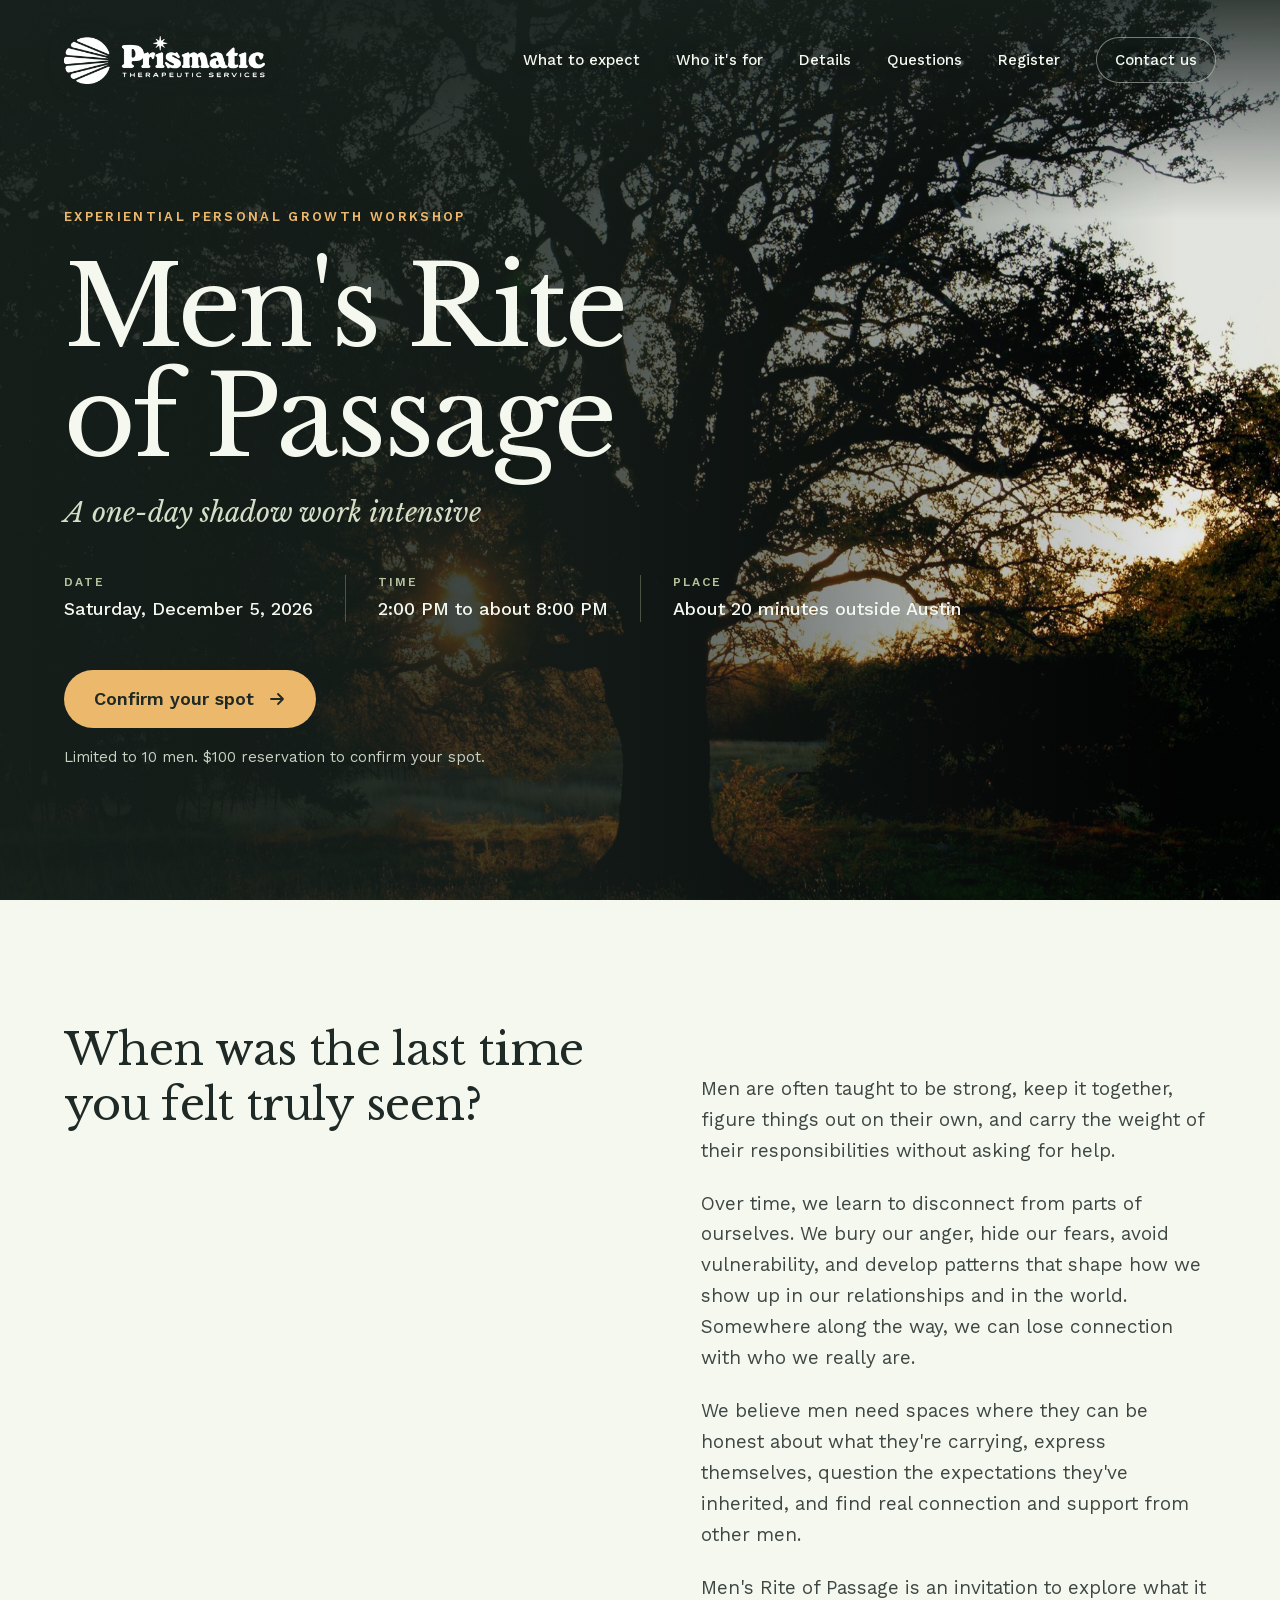
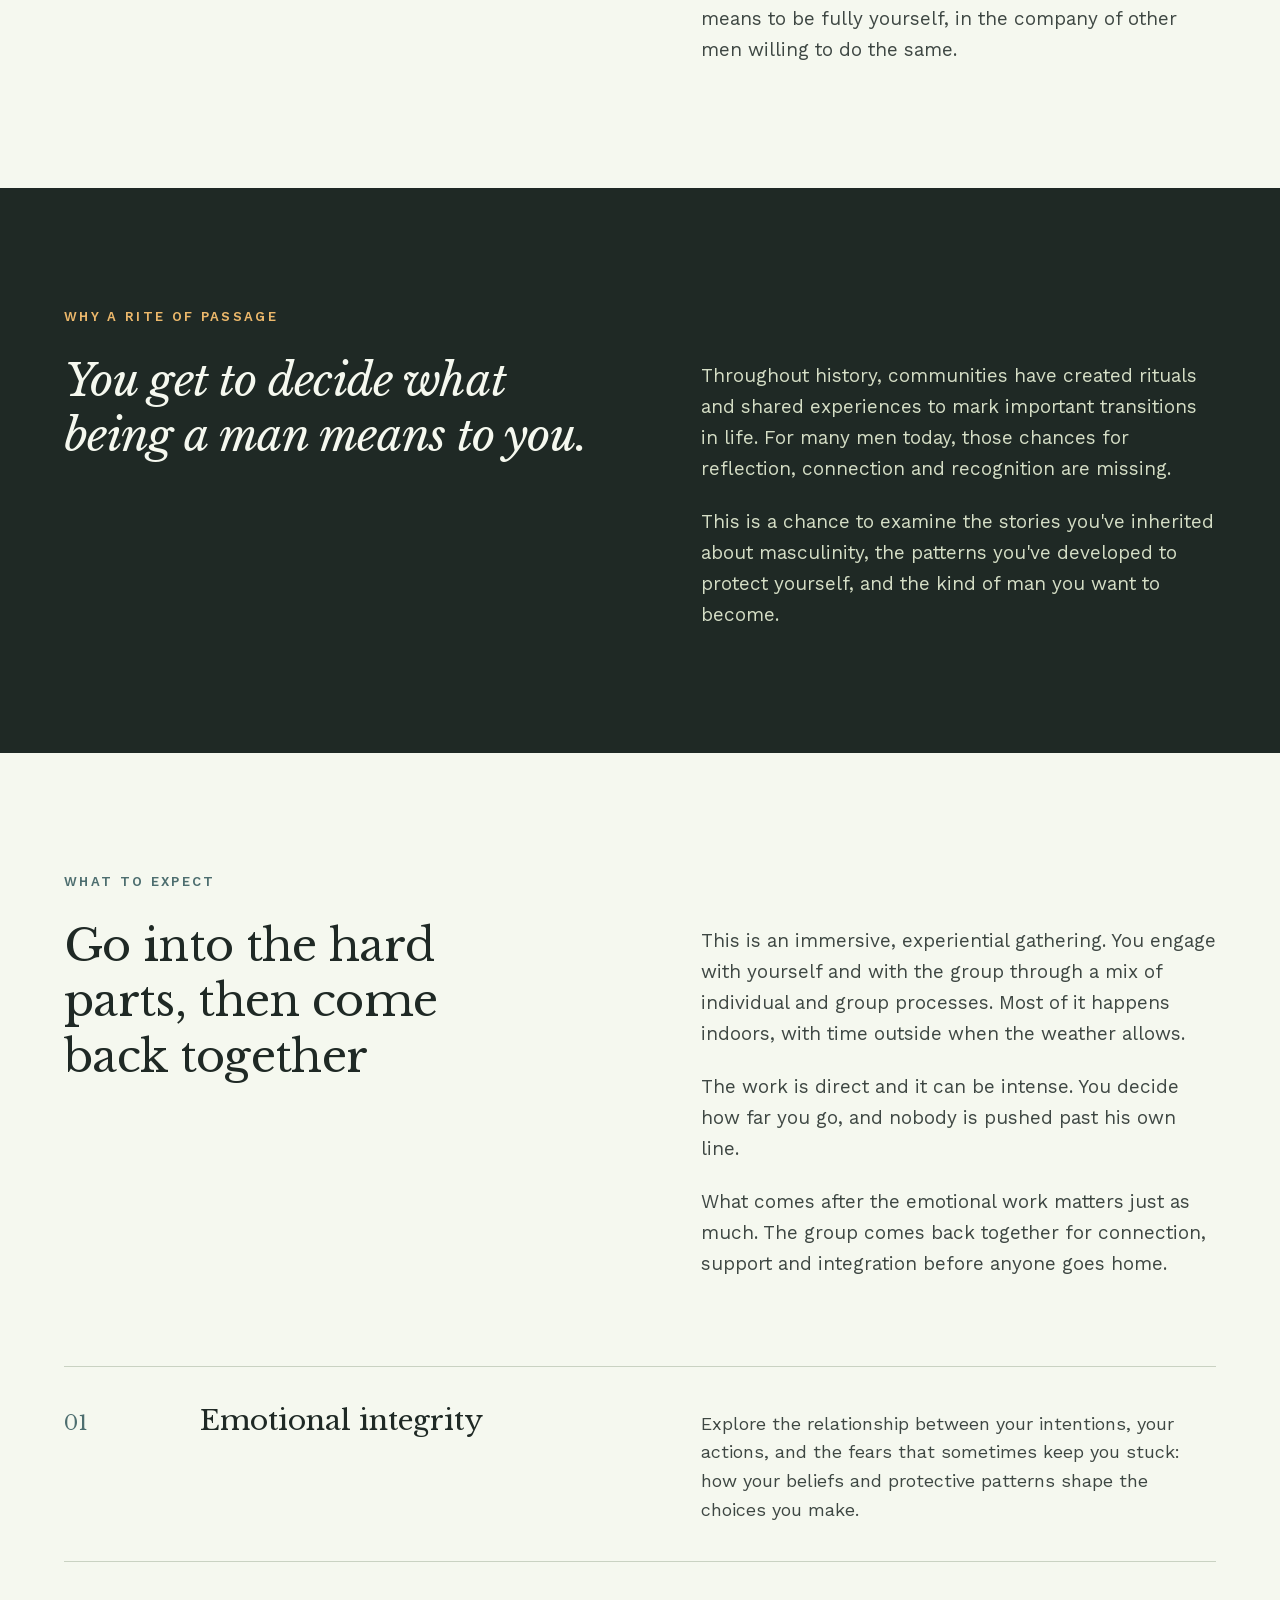
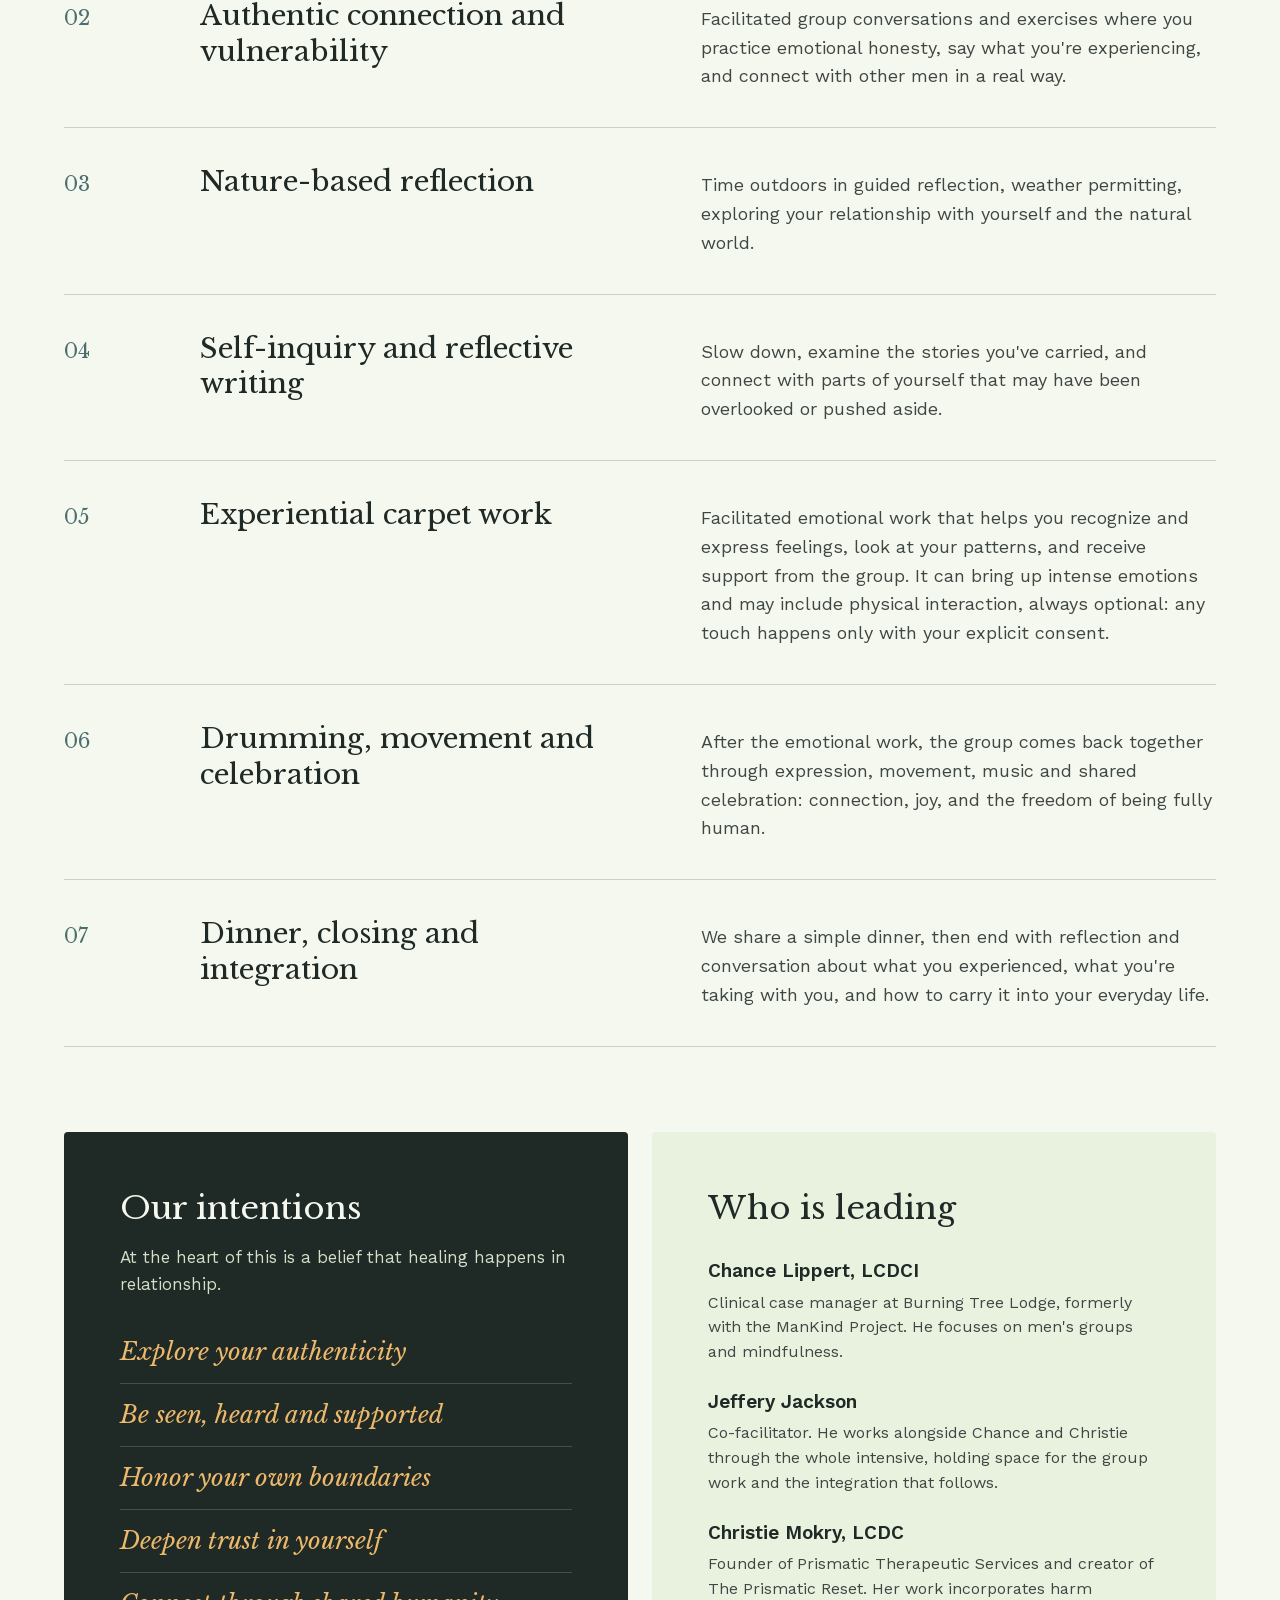
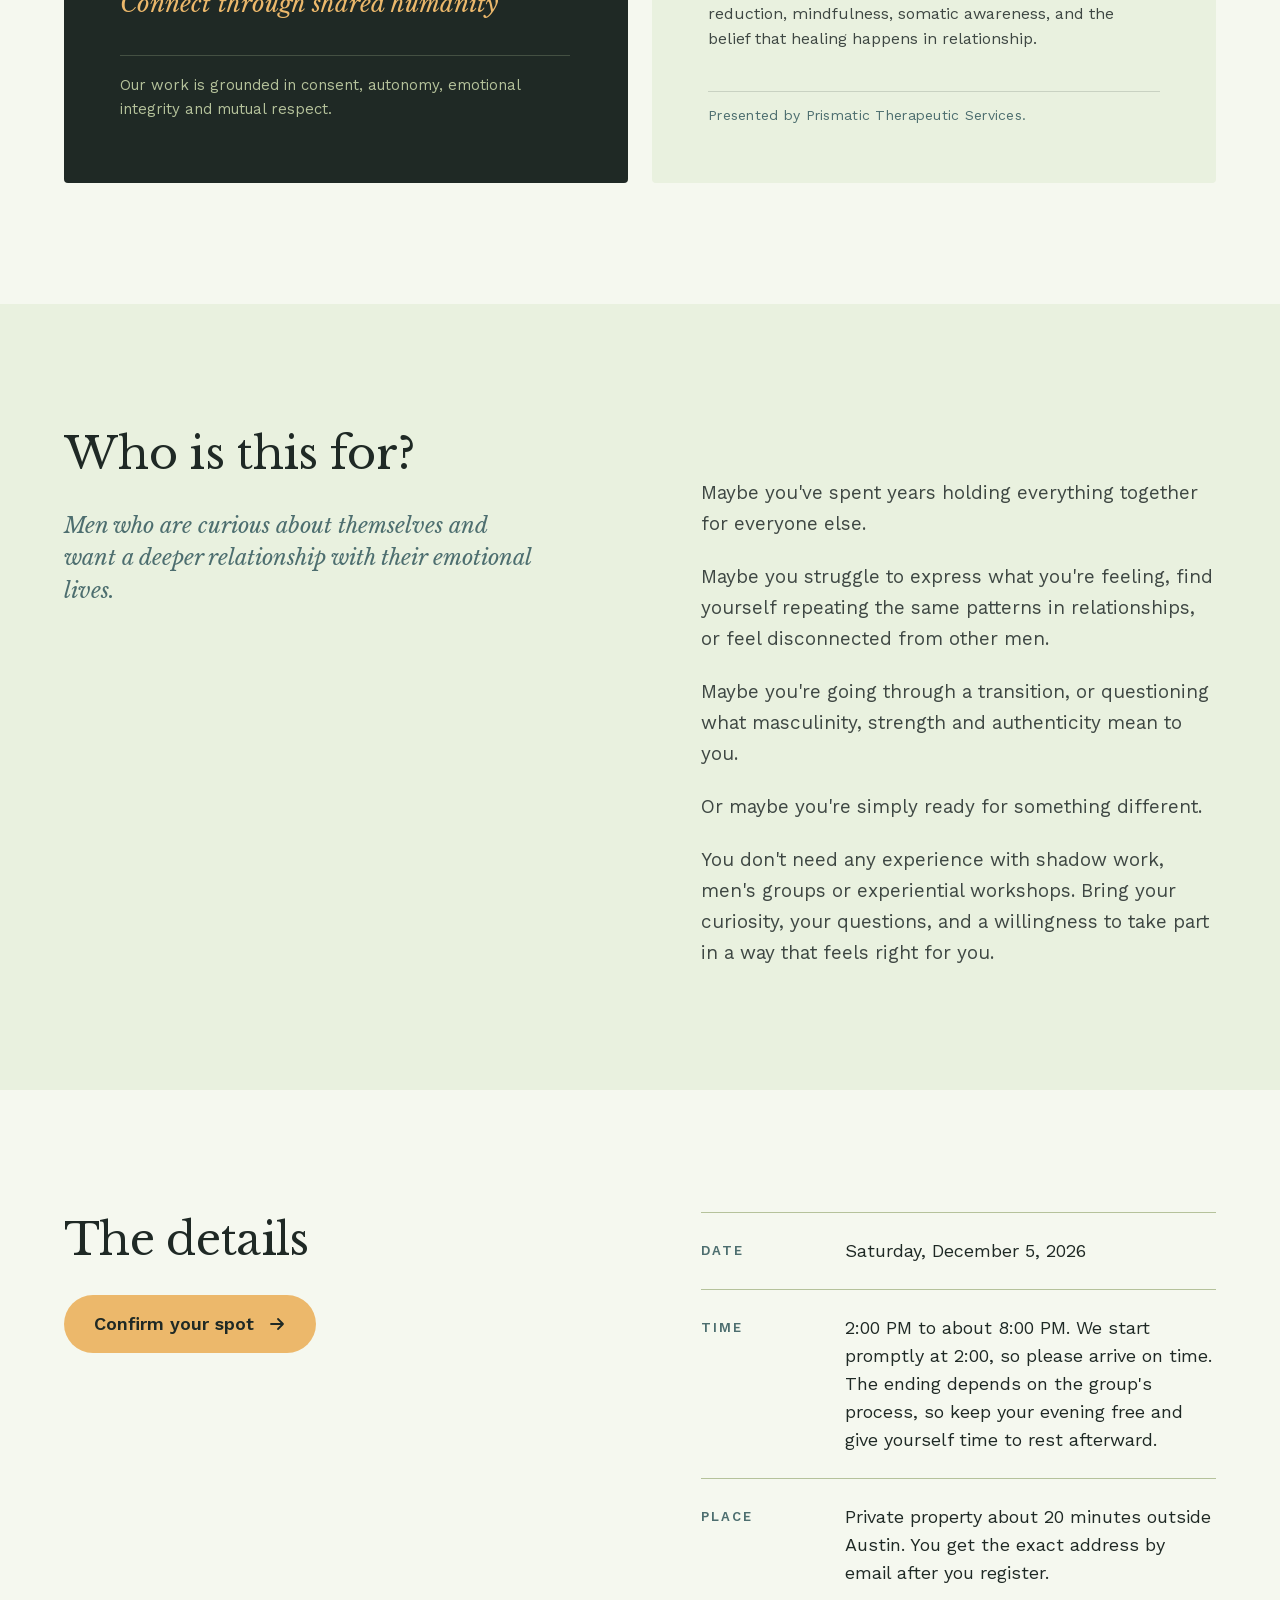
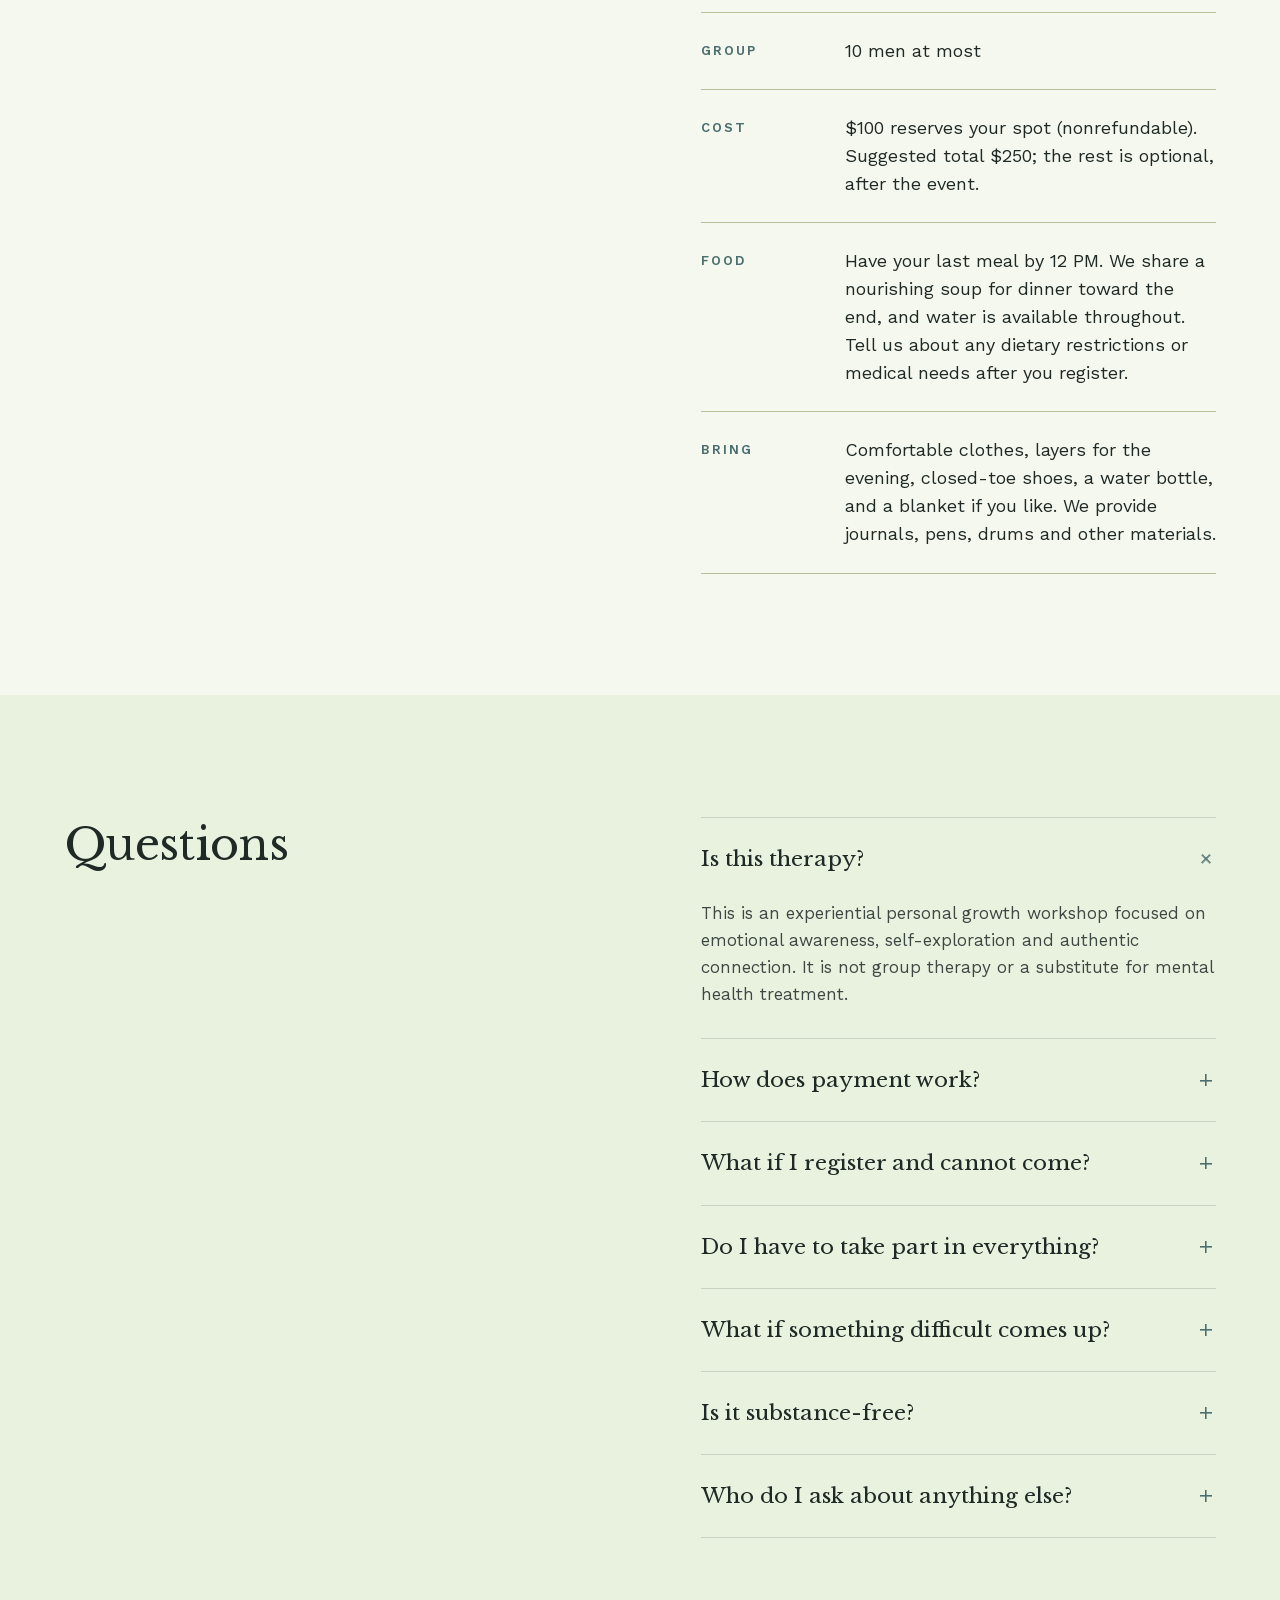
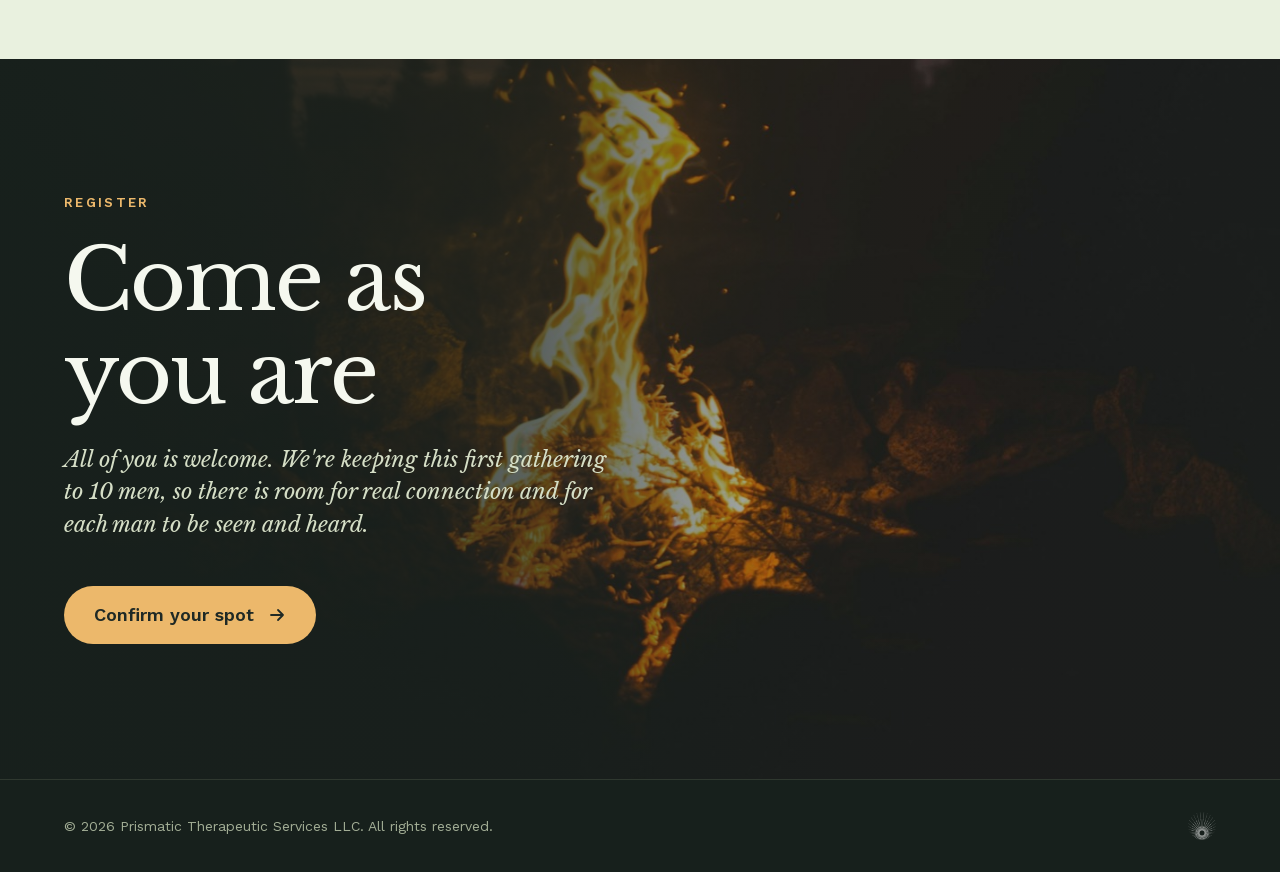
==== commit f4a244fd: "Hero eyebrow: experiential personal growth workshop Co-Authored-By: Claude Opus 5.5 <noreply@anthrop" ====
--- a/rite-of-passage/index.html
+++ b/rite-of-passage/index.html
@@ -41,6 +41,7 @@
       <img src="images/hero-live-oak-2000.jpg" alt="" width="2000" height="1455" fetchpriority="high">
     </picture>
     <div class="hero-copy">
+      <p class="hero-kicker">Experiential personal growth workshop</p>
       <h1 id="hero-title">Men's Rite of Passage</h1>
       <p class="hero-sub">A one-day shadow<br class="br-mobile"> work intensive</p>
       <dl class="facts">
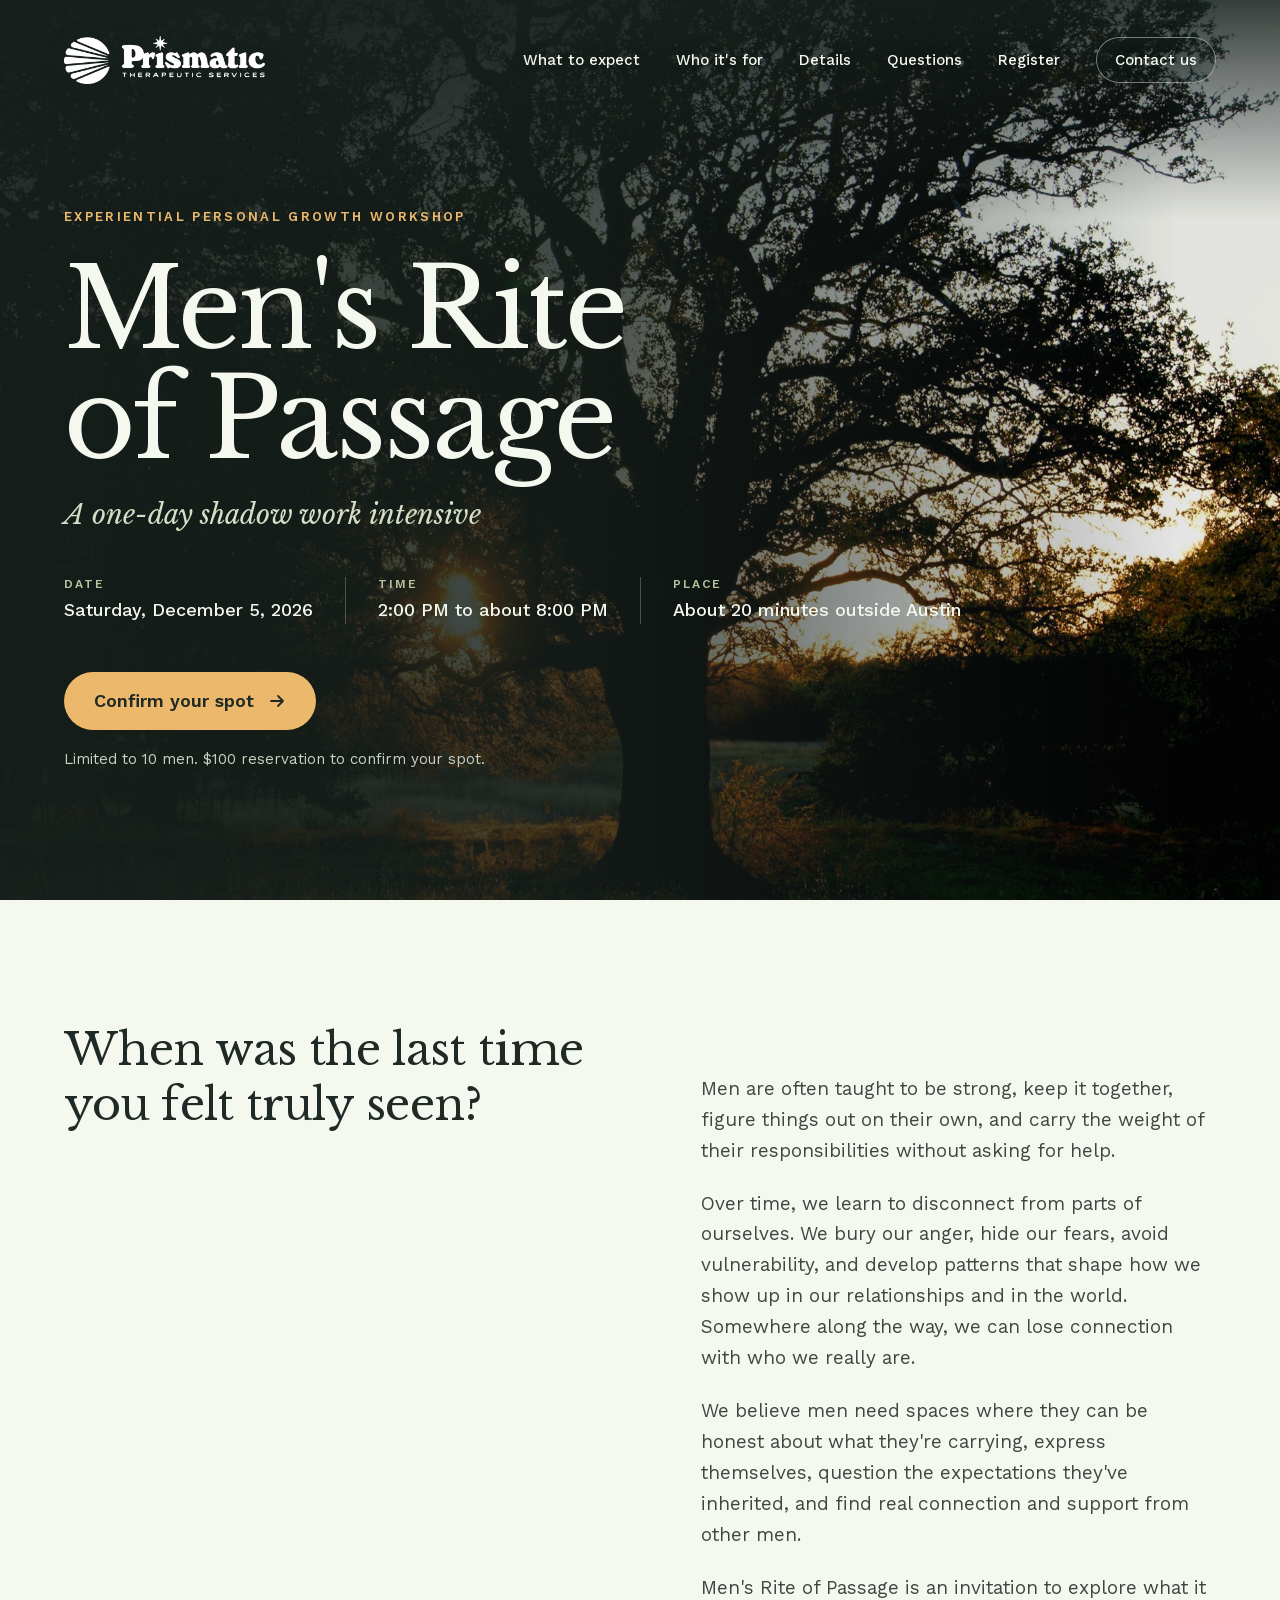
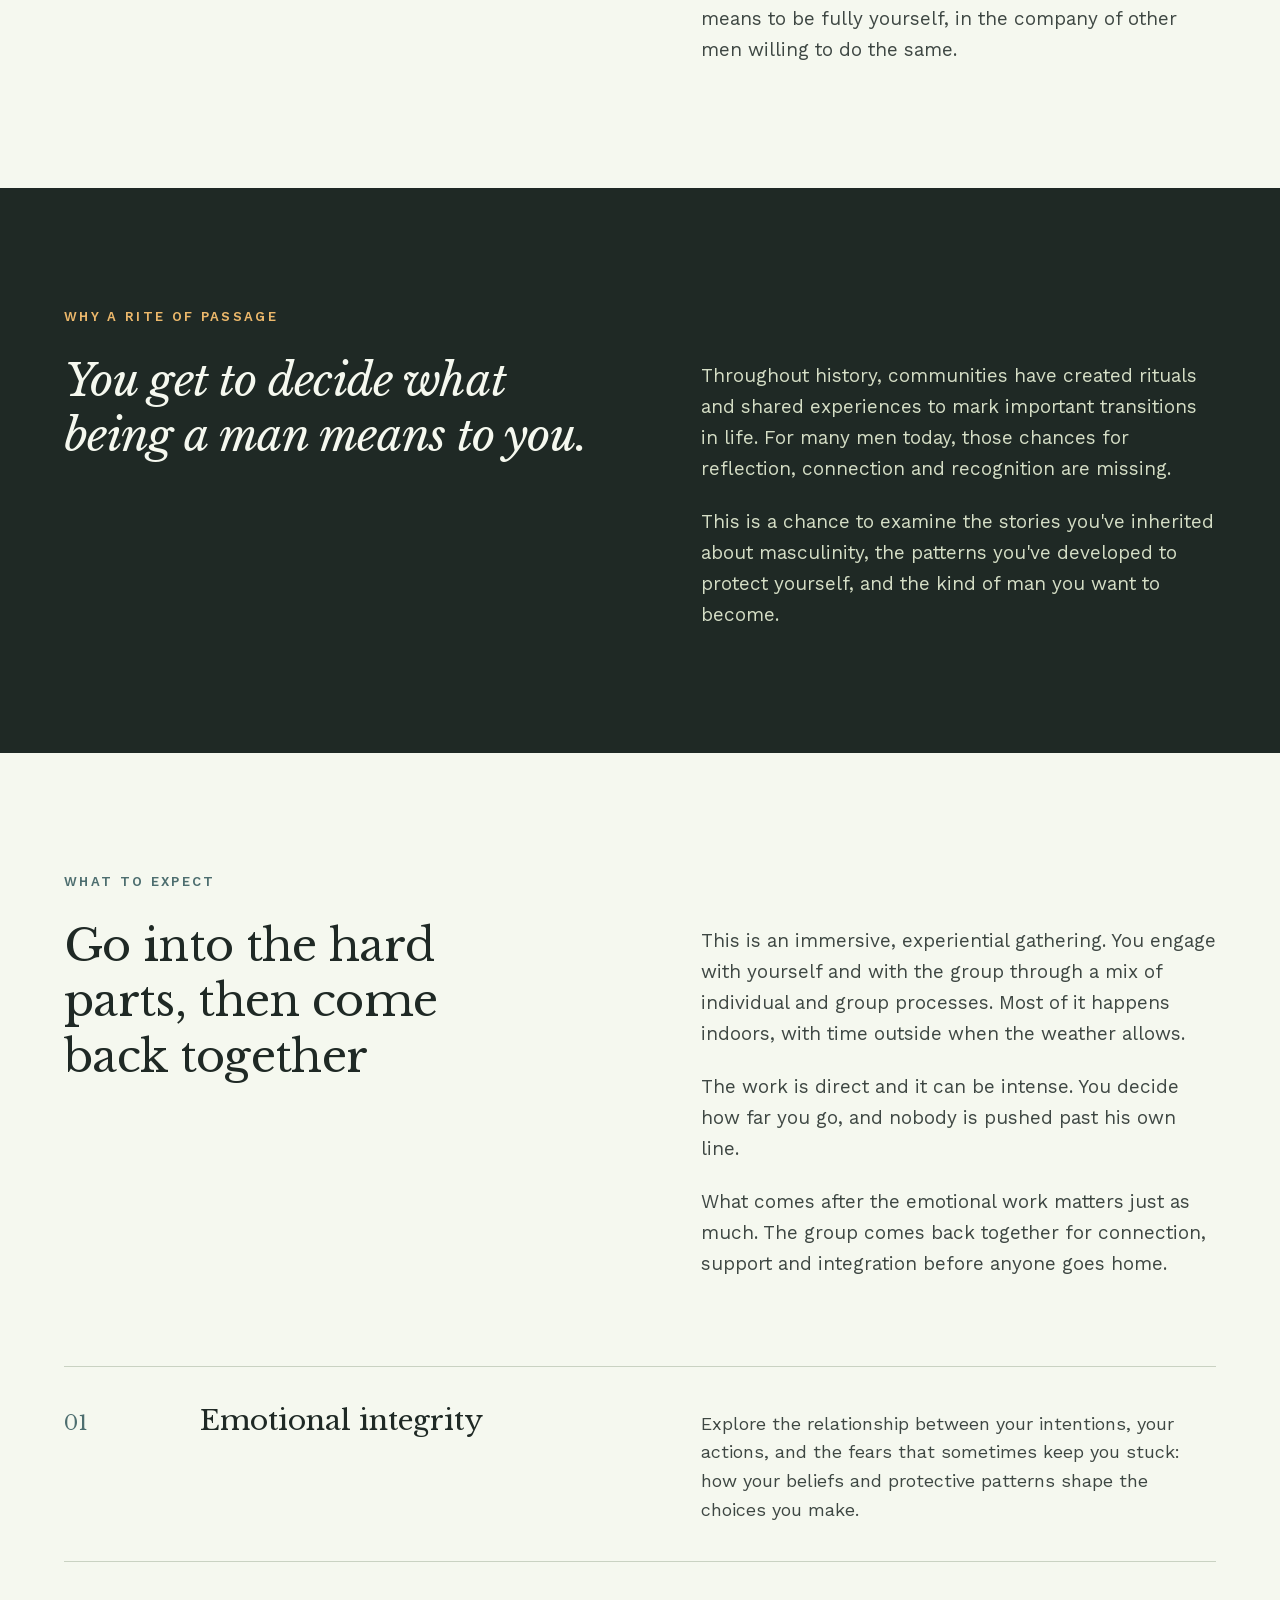
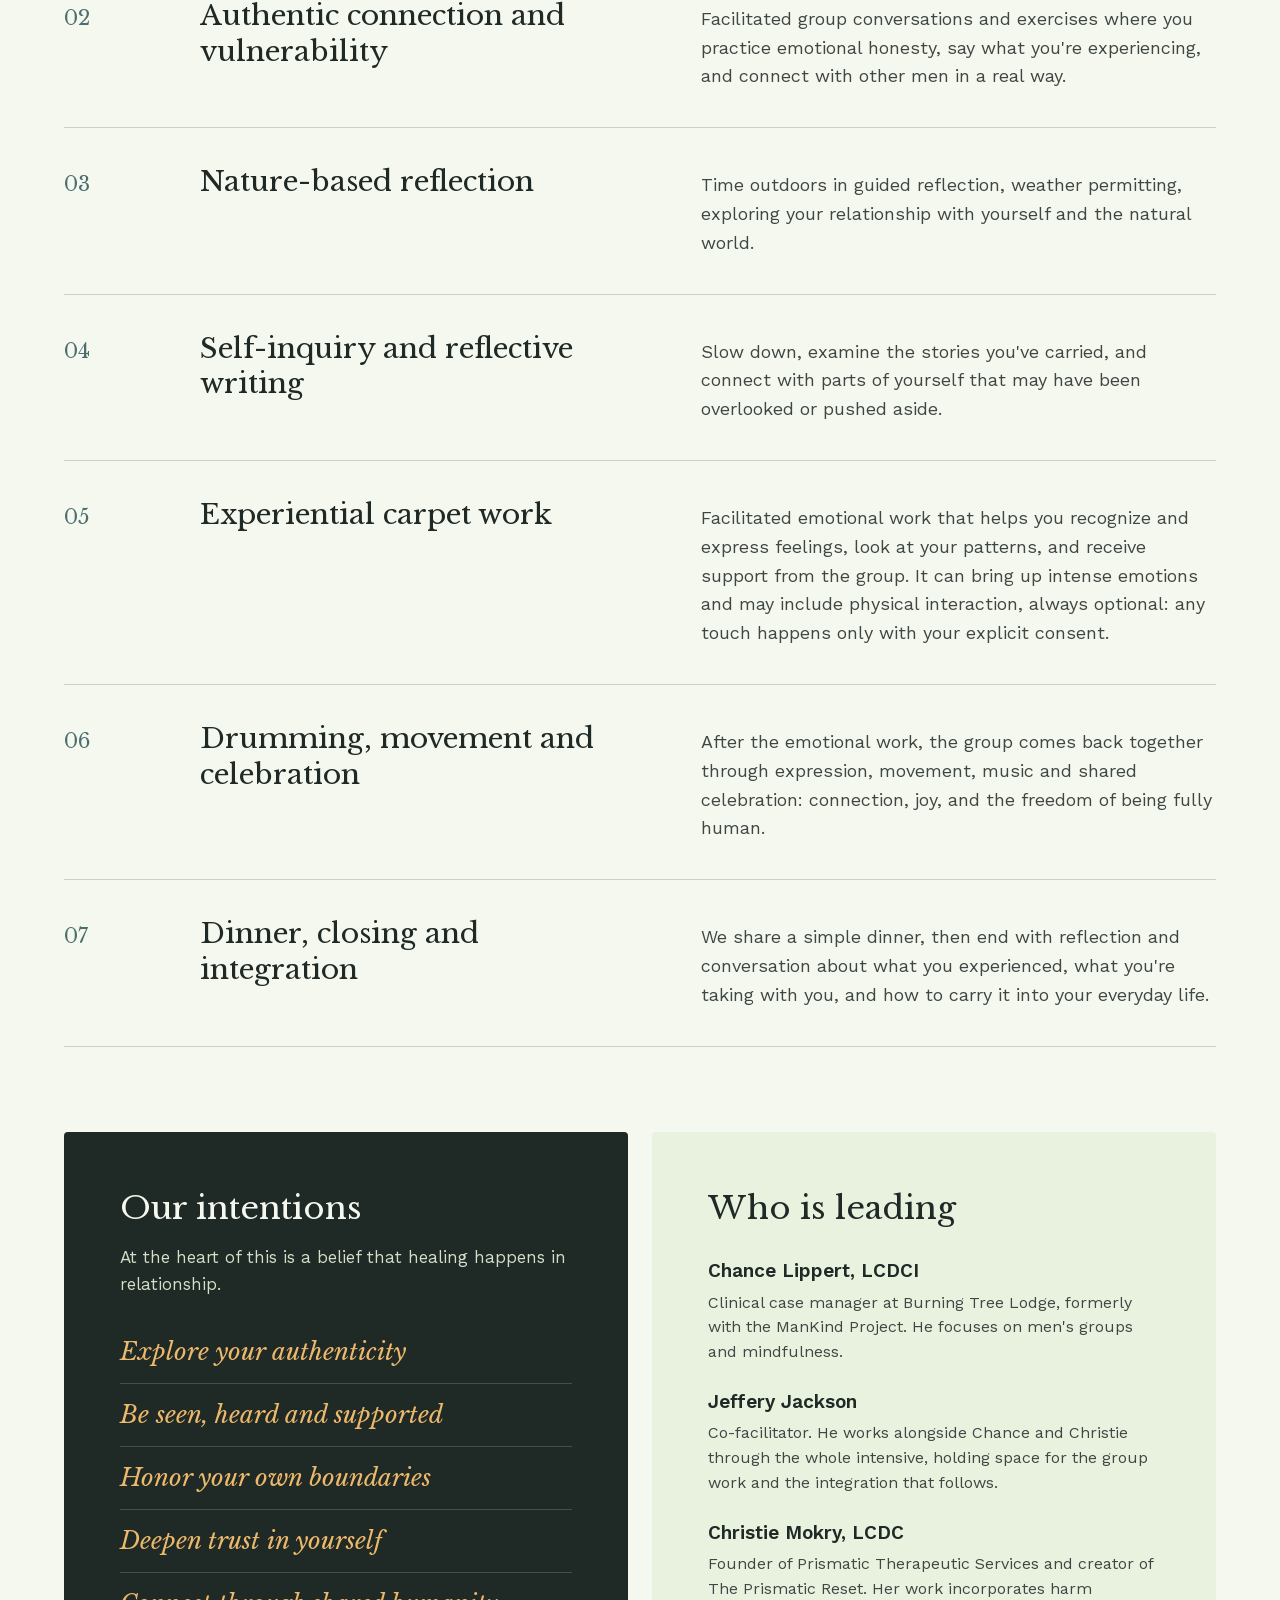
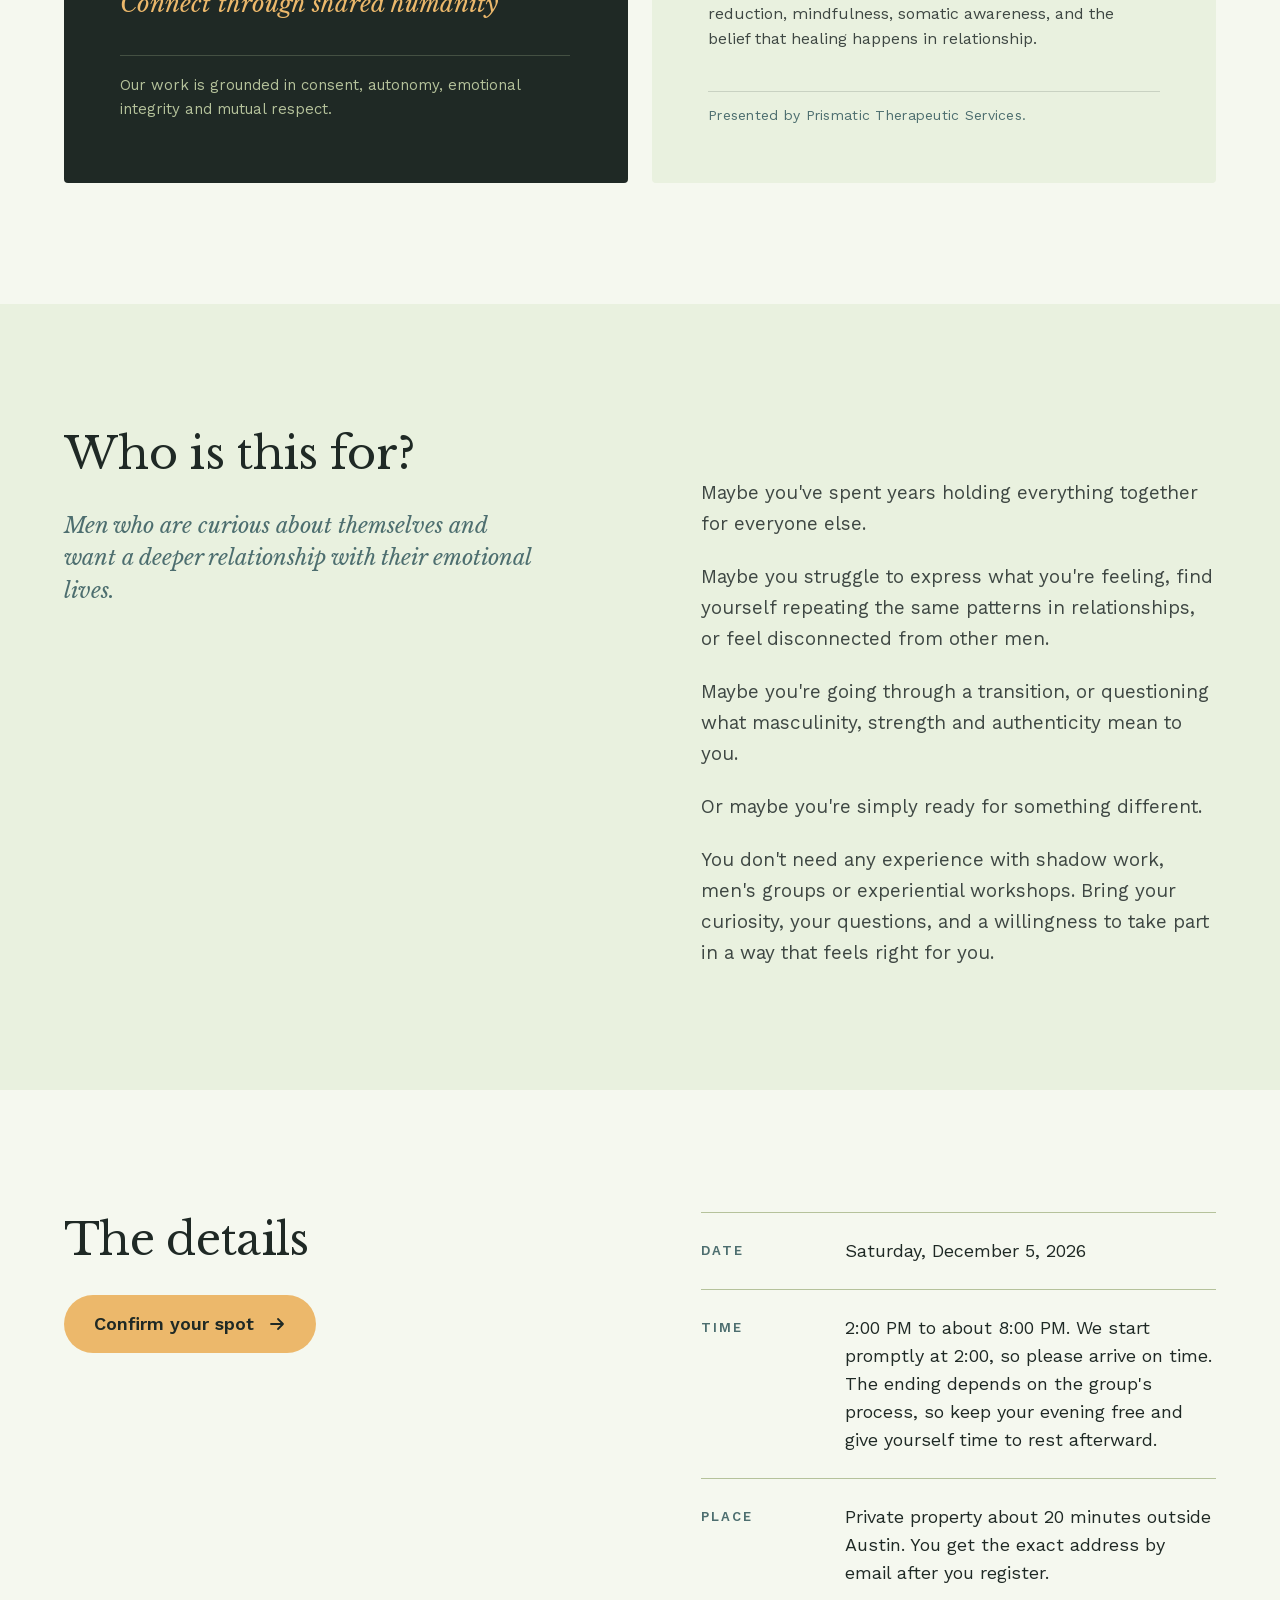
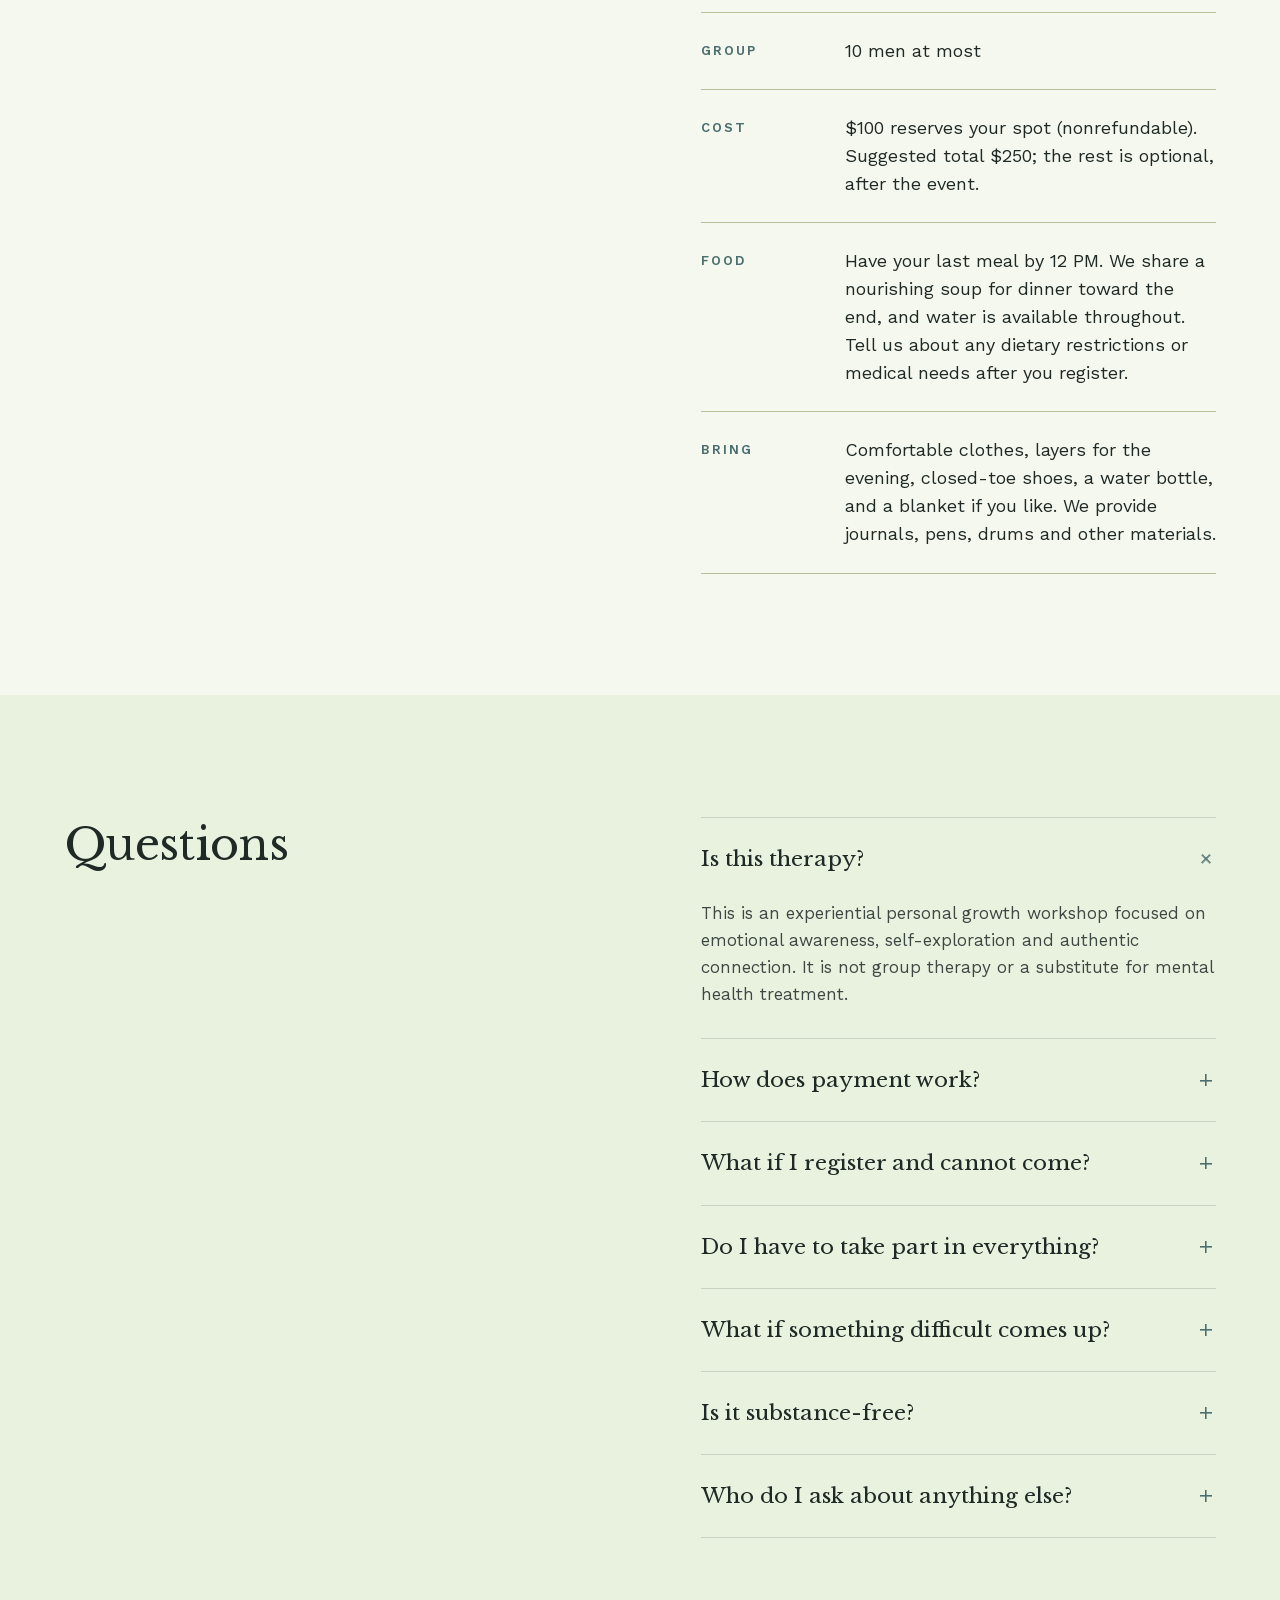
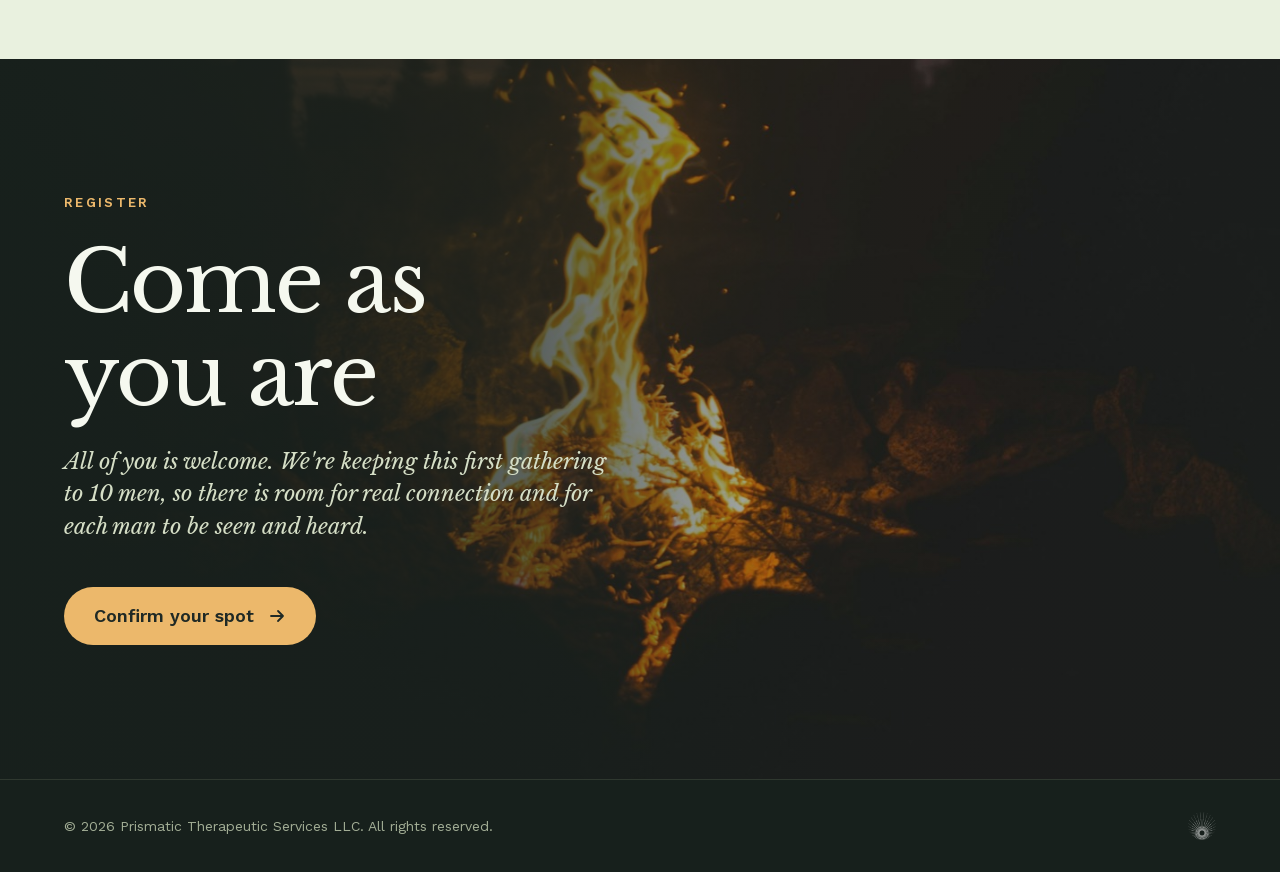
==== commit ef45cea0: "Balance eyebrow wrap on mobile Co-Authored-By: Claude Opus 5.5 <noreply@anthropic.com>" ====
--- a/rite-of-passage/index.html
+++ b/rite-of-passage/index.html
@@ -11,7 +11,7 @@
 <link rel="icon" type="image/png" href="/assets/prismatic-star-white.png">
 <link rel="preload" href="/assets/fonts/libre-baskerville-400-latin.woff2" as="font" type="font/woff2" crossorigin>
 <link rel="preload" href="/assets/fonts/work-sans-var-latin.woff2" as="font" type="font/woff2" crossorigin>
-<link rel="stylesheet" href="/css/events.css?v=9">
+<link rel="stylesheet" href="/css/events.css?v=10">
 </head>
 <body>
 <a class="skip" href="#main">Skip to content</a>
--- a/css/events.css
+++ b/css/events.css
@@ -130,7 +130,8 @@
 }
 .hero-copy { position: relative; z-index: 2; padding: 150px var(--pad-x) 72px; max-width: 1080px; }
 .hero-kicker {
-  font: 600 13px/1.2 var(--sans); letter-spacing: 0.18em; text-transform: uppercase; color: var(--gold);
+  font: 600 13px/1.5 var(--sans); letter-spacing: 0.18em; text-transform: uppercase; color: var(--gold);
+  text-wrap: balance;
 }
 .hero h1 {
   font: 400 clamp(56px, 8.6vw, 124px)/1 var(--serif); letter-spacing: -0.025em;
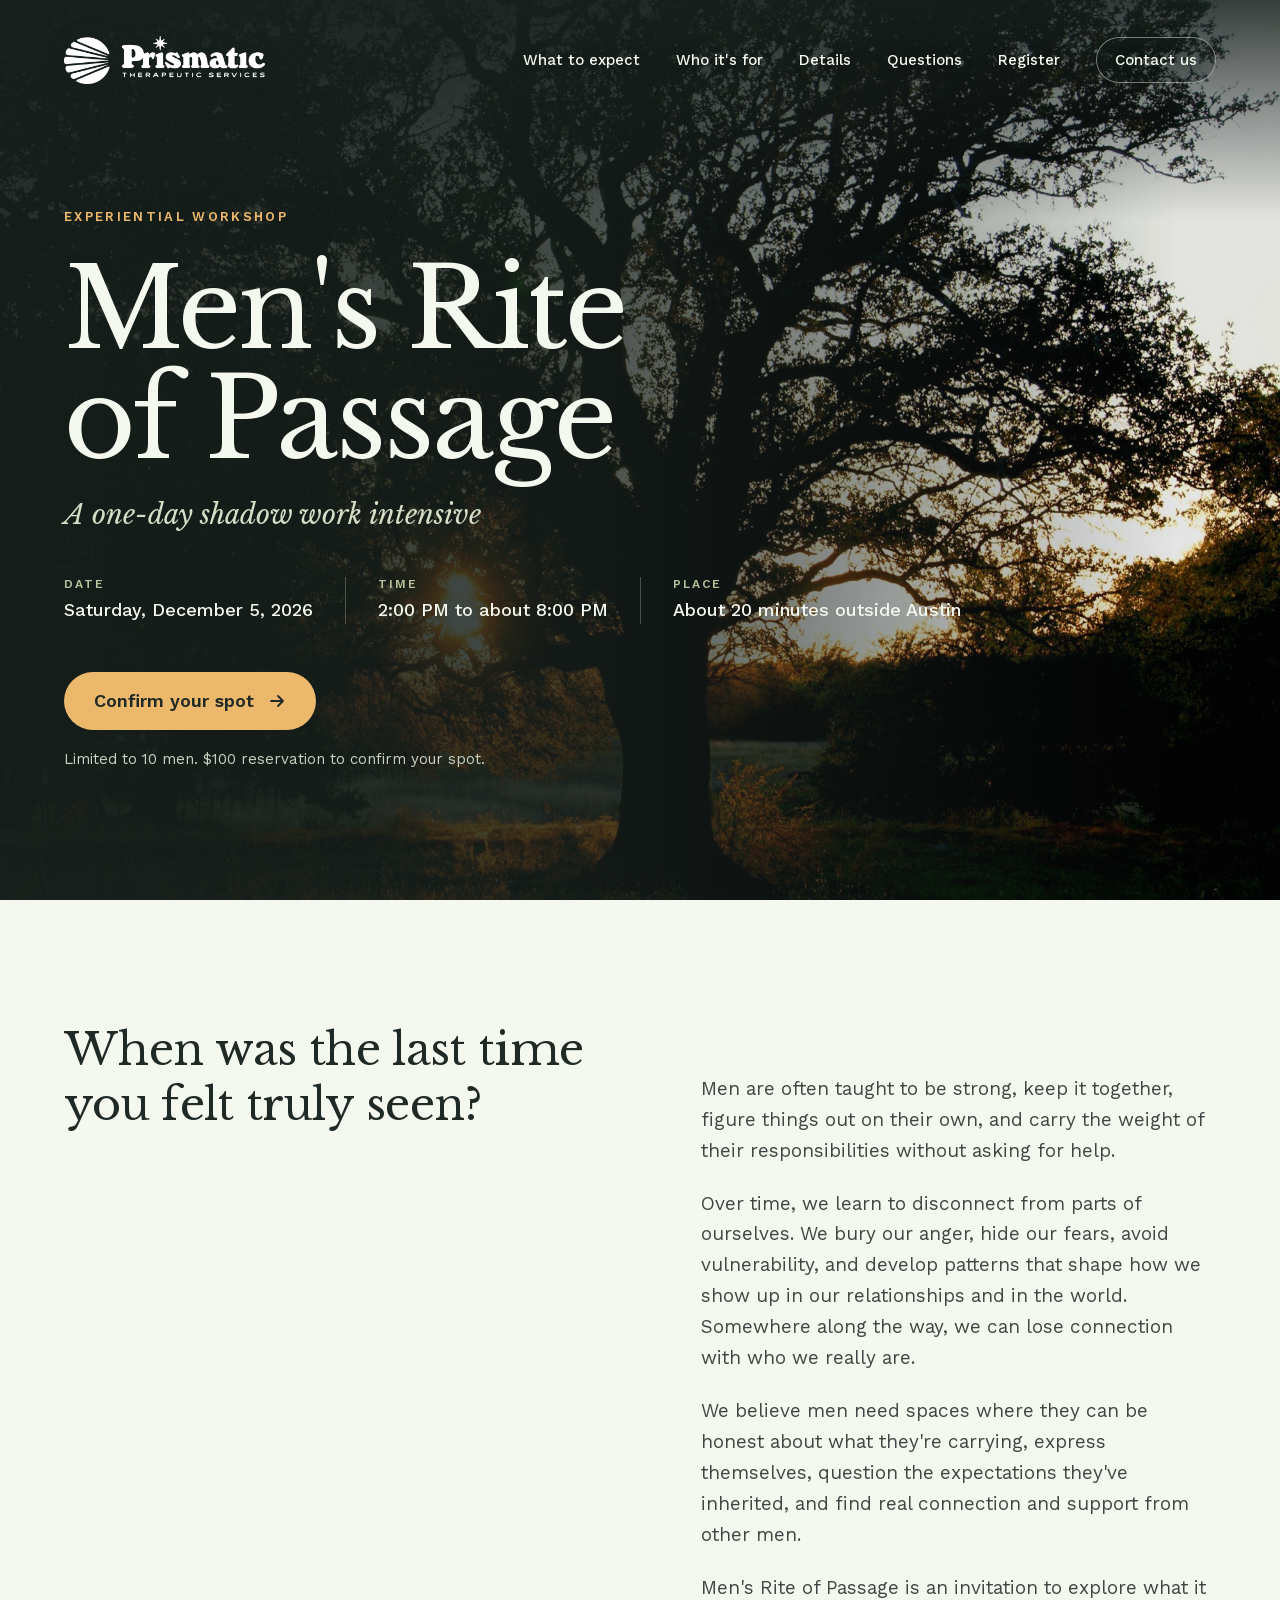
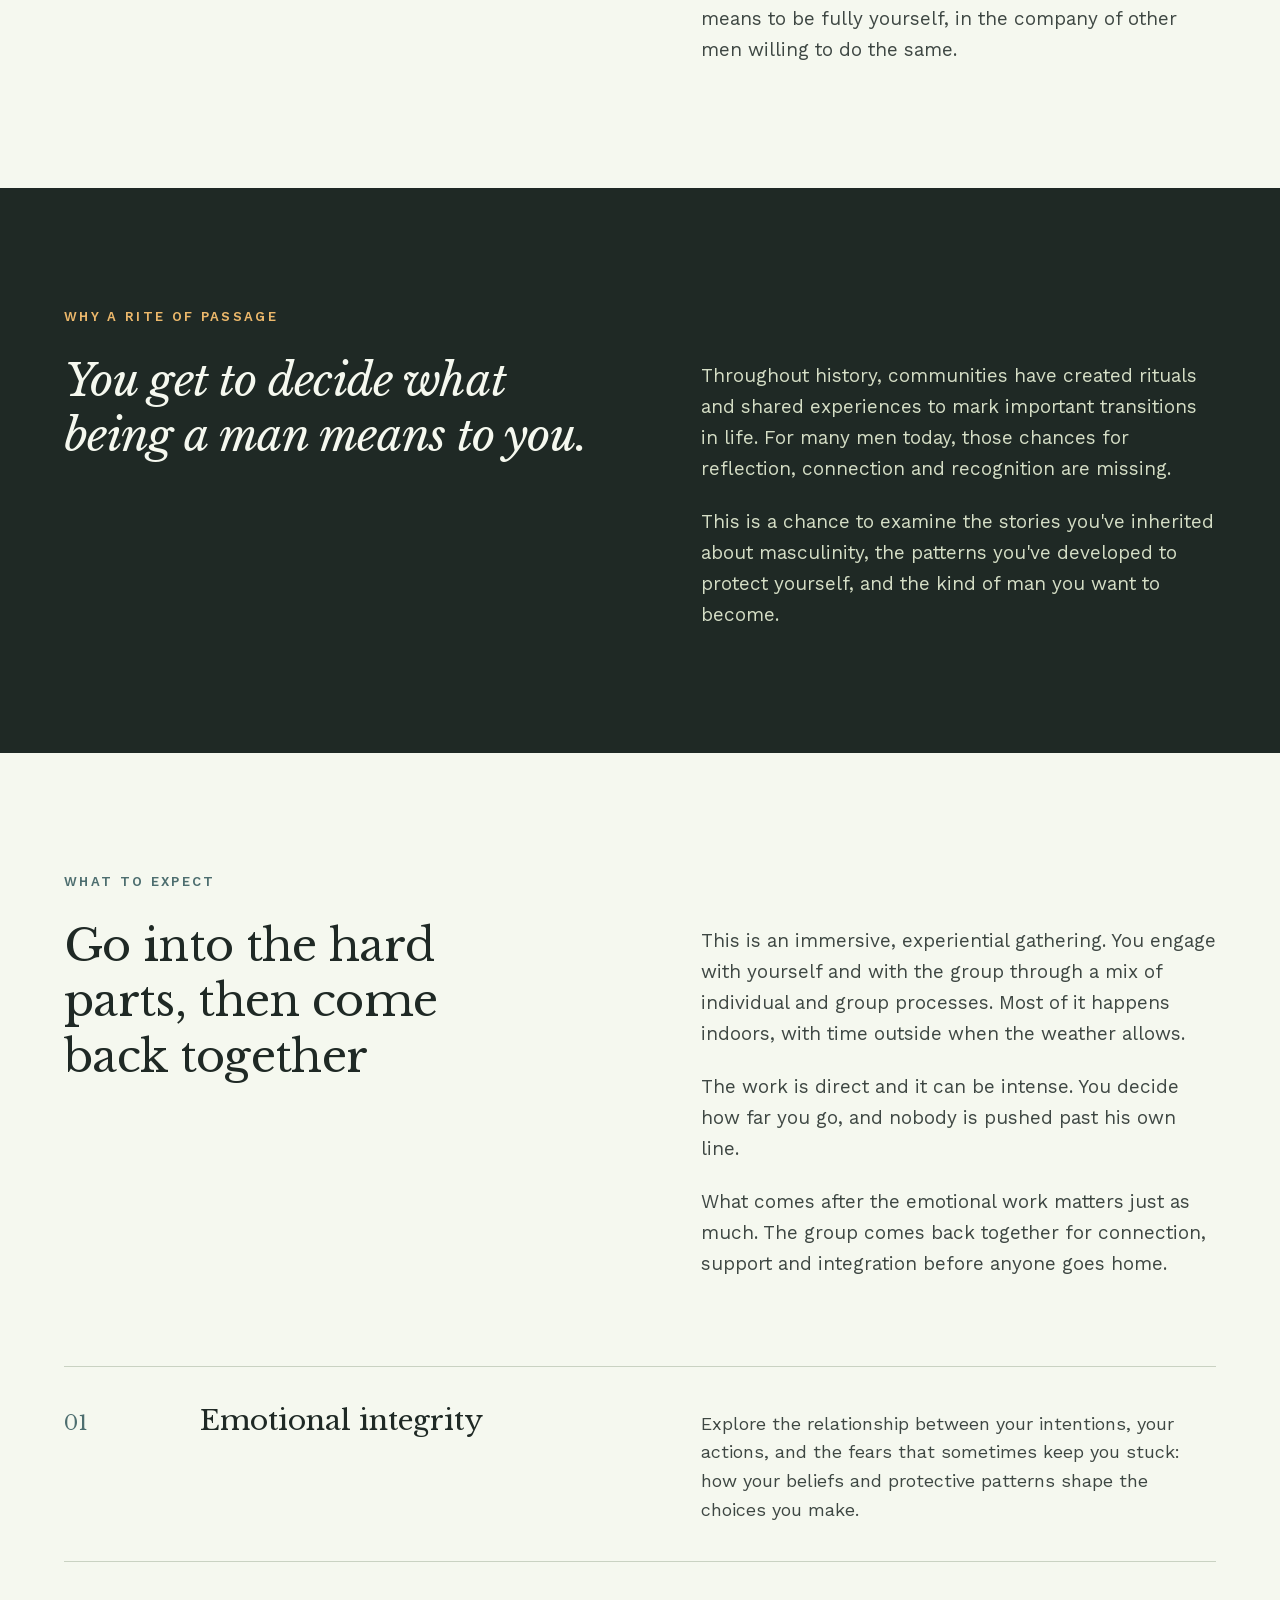
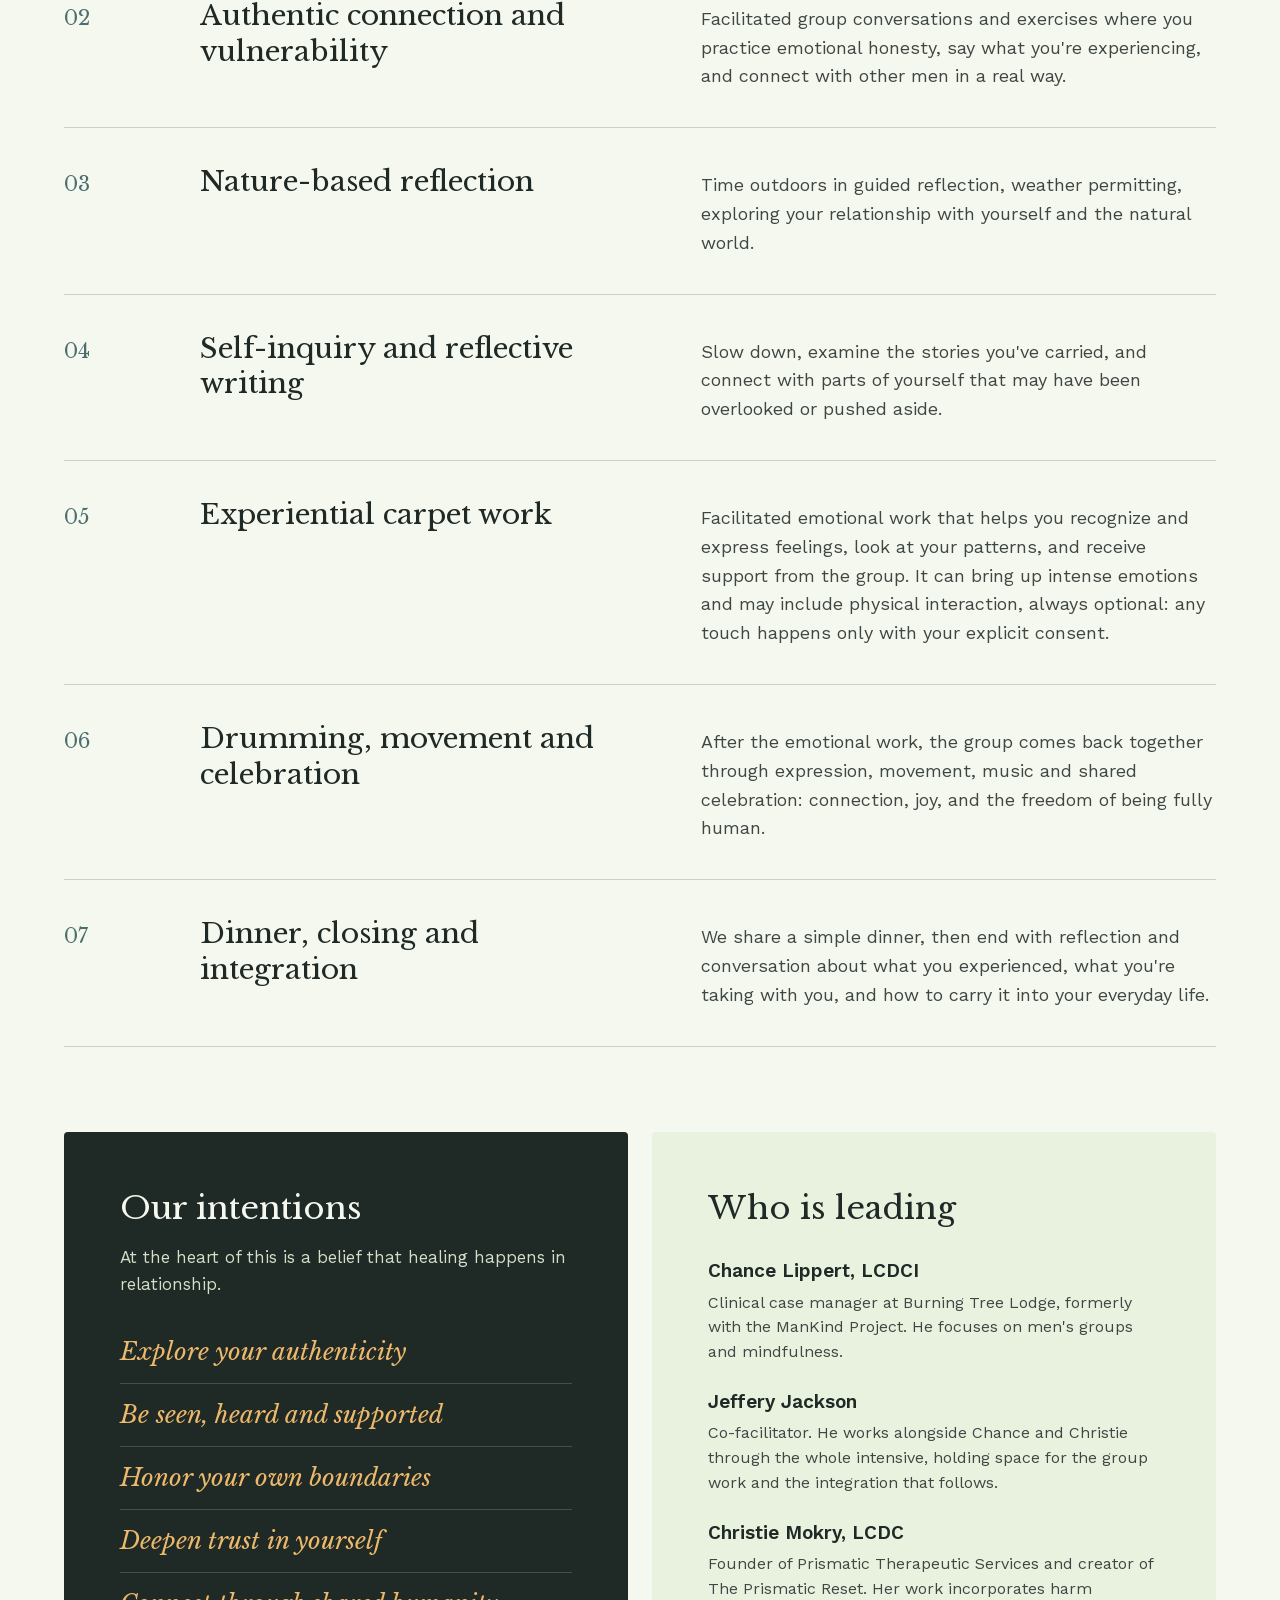
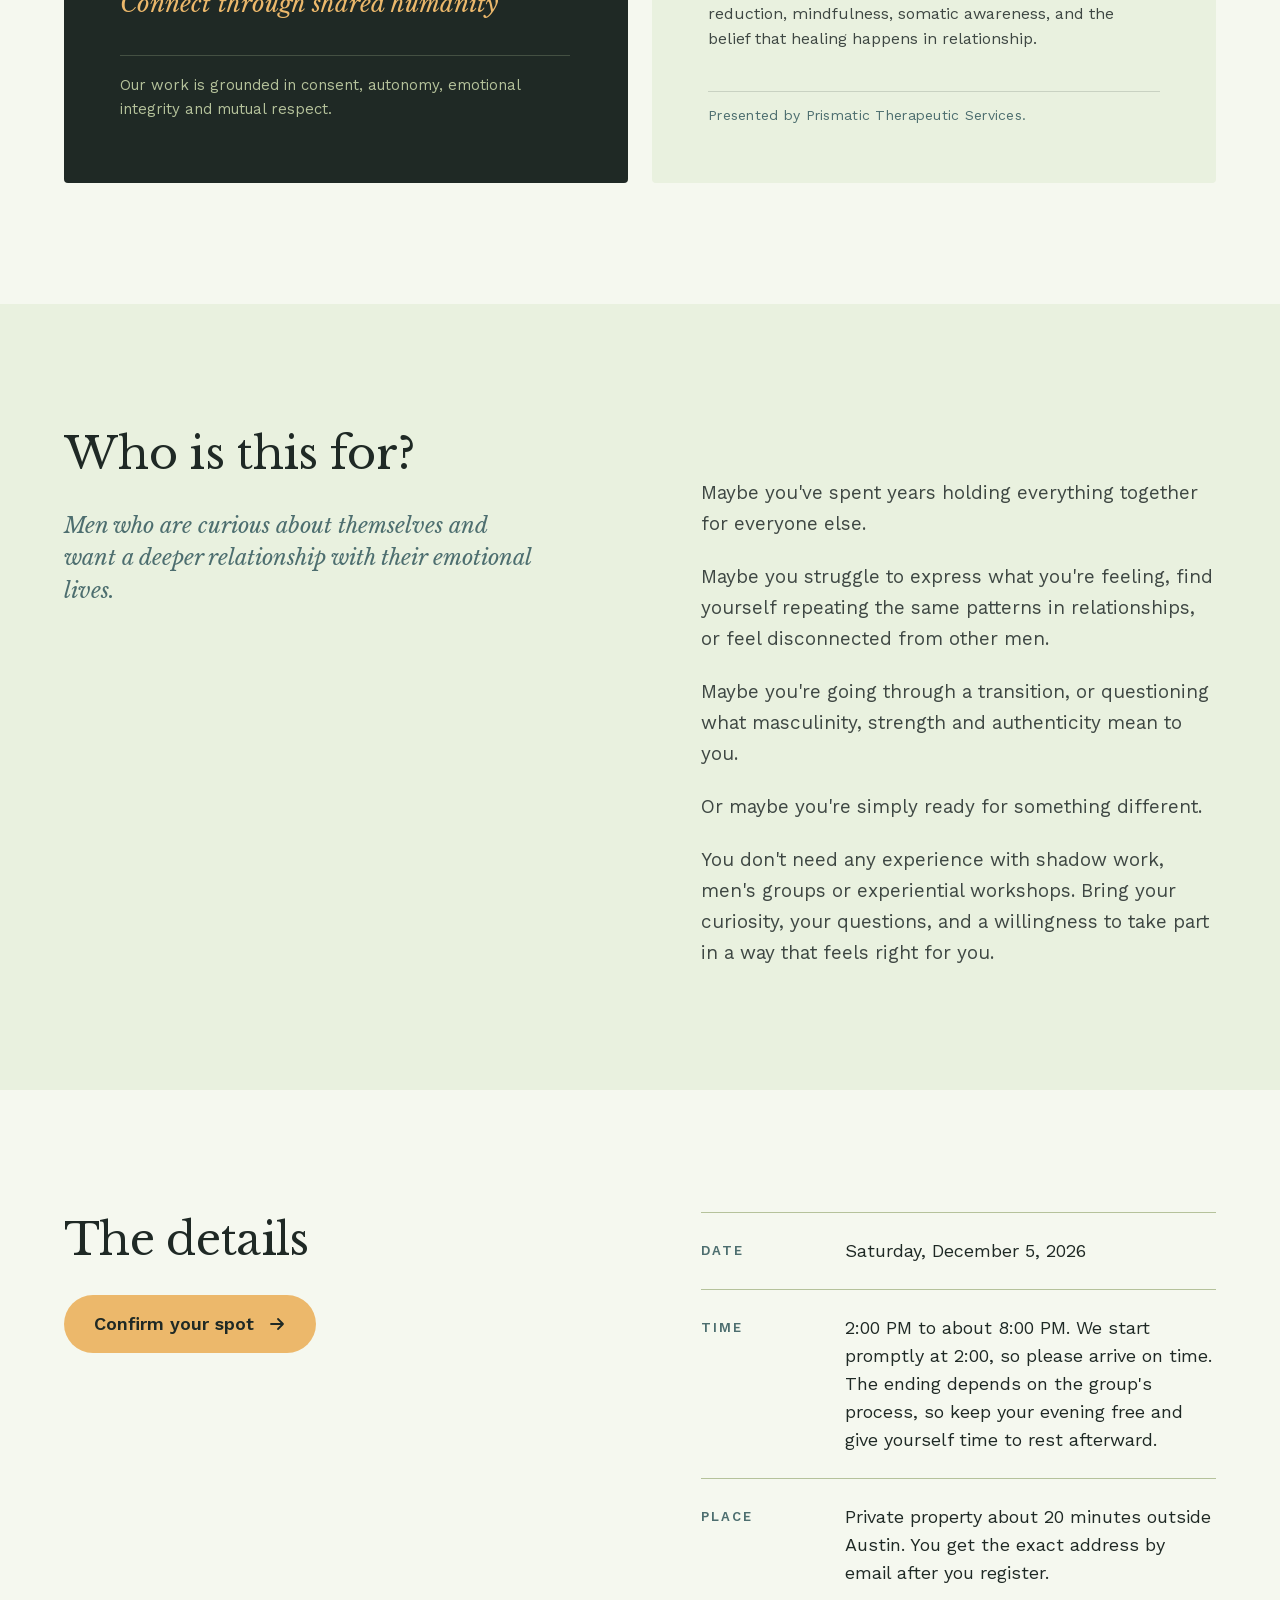
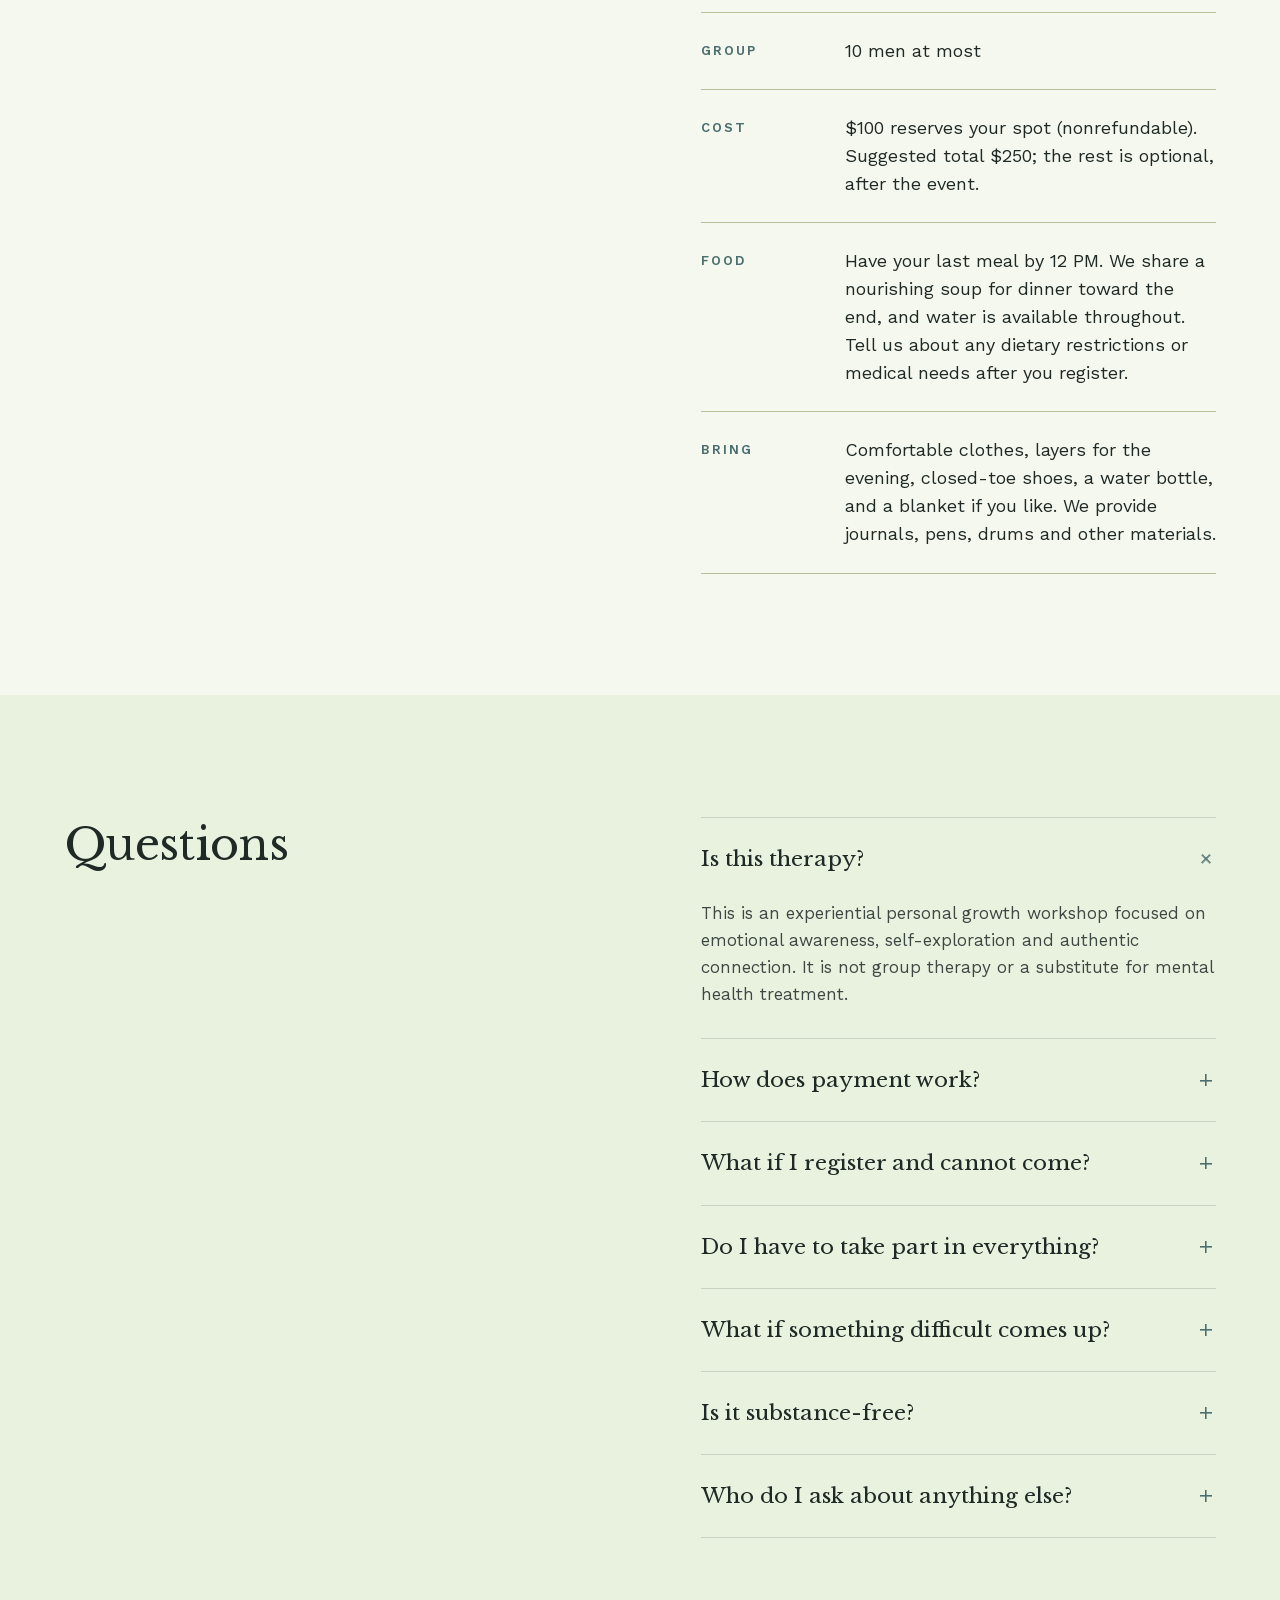
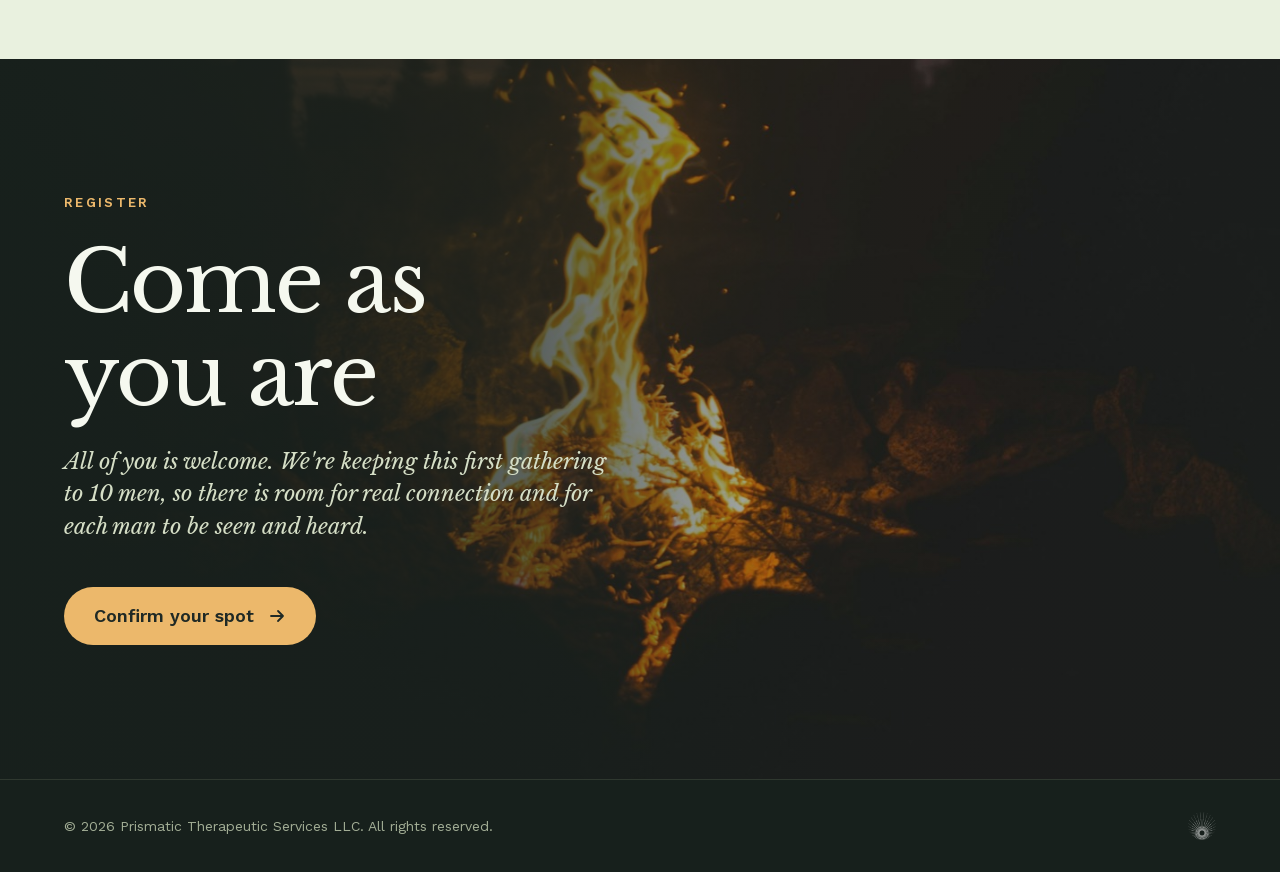
==== commit 055ffb41: "Eyebrow "Experiential workshop"; menu button below 1024px Co-Authored-By: Claude Opus 5.5 <noreply@a" ====
--- a/rite-of-passage/index.html
+++ b/rite-of-passage/index.html
@@ -11,7 +11,7 @@
 <link rel="icon" type="image/png" href="/assets/prismatic-star-white.png">
 <link rel="preload" href="/assets/fonts/libre-baskerville-400-latin.woff2" as="font" type="font/woff2" crossorigin>
 <link rel="preload" href="/assets/fonts/work-sans-var-latin.woff2" as="font" type="font/woff2" crossorigin>
-<link rel="stylesheet" href="/css/events.css?v=10">
+<link rel="stylesheet" href="/css/events.css?v=11">
 </head>
 <body>
 <a class="skip" href="#main">Skip to content</a>
@@ -41,7 +41,7 @@
       <img src="images/hero-live-oak-2000.jpg" alt="" width="2000" height="1455" fetchpriority="high">
     </picture>
     <div class="hero-copy">
-      <p class="hero-kicker">Experiential personal growth workshop</p>
+      <p class="hero-kicker">Experiential workshop</p>
       <h1 id="hero-title">Men's Rite of Passage</h1>
       <p class="hero-sub">A one-day shadow<br class="br-mobile"> work intensive</p>
       <dl class="facts">
--- a/css/events.css
+++ b/css/events.css
@@ -99,10 +99,11 @@
   display: flex; align-items: center; justify-content: space-between;
   padding: 36px var(--pad-x) 0;
 }
+.brand { flex-shrink: 0; }
 .brand img { height: 48px; width: auto; filter: drop-shadow(0 1px 10px rgba(23, 32, 28, 0.45)); }
 .site-nav { display: flex; align-items: center; gap: 36px; }
 .site-nav a {
-  color: var(--sage-pale); text-decoration: none; font-size: 15px; font-weight: 500;
+  color: var(--sage-pale); text-decoration: none; font-size: 15px; font-weight: 500; white-space: nowrap;
   text-shadow: 0 1px 12px rgba(23, 32, 28, 0.6);
 }
 .site-nav a:hover { color: var(--gold); }
@@ -365,18 +366,15 @@
   .part-num { flex-basis: 64px; }
 }
 
-/* Mobile */
-@media (max-width: 860px) {
-  body { font-size: 17px; }
-  .site-header { padding-top: 24px; }
-  .brand img { height: 36px; }
+/* Header collapses to the menu button before the six links run out of room (they wrap just under 960px) */
+@media (max-width: 1024px) {
   .menu-toggle {
     display: inline-flex; align-items: center; justify-content: center; width: 44px; height: 44px; margin-right: -9px;
     background: transparent; border: 0; color: var(--sage-pale); cursor: pointer; border-radius: 8px;
   }
   .menu-toggle svg { fill: none; stroke: currentColor; stroke-width: 1.8; stroke-linecap: round; }
   .site-nav {
-    position: absolute; top: 76px; left: 16px; right: 16px; z-index: 20;
+    position: absolute; top: calc(100% + 8px); left: 16px; right: 16px; z-index: 20; max-width: 420px; margin-left: auto;
     flex-direction: column; align-items: stretch; gap: 0;
     padding: 8px 20px 20px; border-radius: 12px; background: rgba(23, 32, 28, 0.97);
     box-shadow: 0 12px 32px rgba(0, 0, 0, 0.35);
@@ -386,6 +384,13 @@
   .site-nav.is-open { opacity: 1; visibility: visible; transform: none; transition: opacity 200ms ease, transform 250ms var(--ease-out); }
   .site-nav a { padding: 14px 0; font-size: 17px; border-bottom: 1px solid rgba(181, 194, 155, 0.15); text-shadow: none; }
   .site-nav .nav-contact { margin-top: 16px; text-align: center; border-bottom: 1px solid rgba(245, 248, 239, 0.45); }
+}
+
+/* Mobile */
+@media (max-width: 860px) {
+  body { font-size: 17px; }
+  .site-header { padding-top: 24px; }
+  .brand img { height: 36px; }
 
   .hero { min-height: max(700px, min(100svh, 860px)); justify-content: flex-end; }
   .hero-photo img { object-position: 42% 50%; }
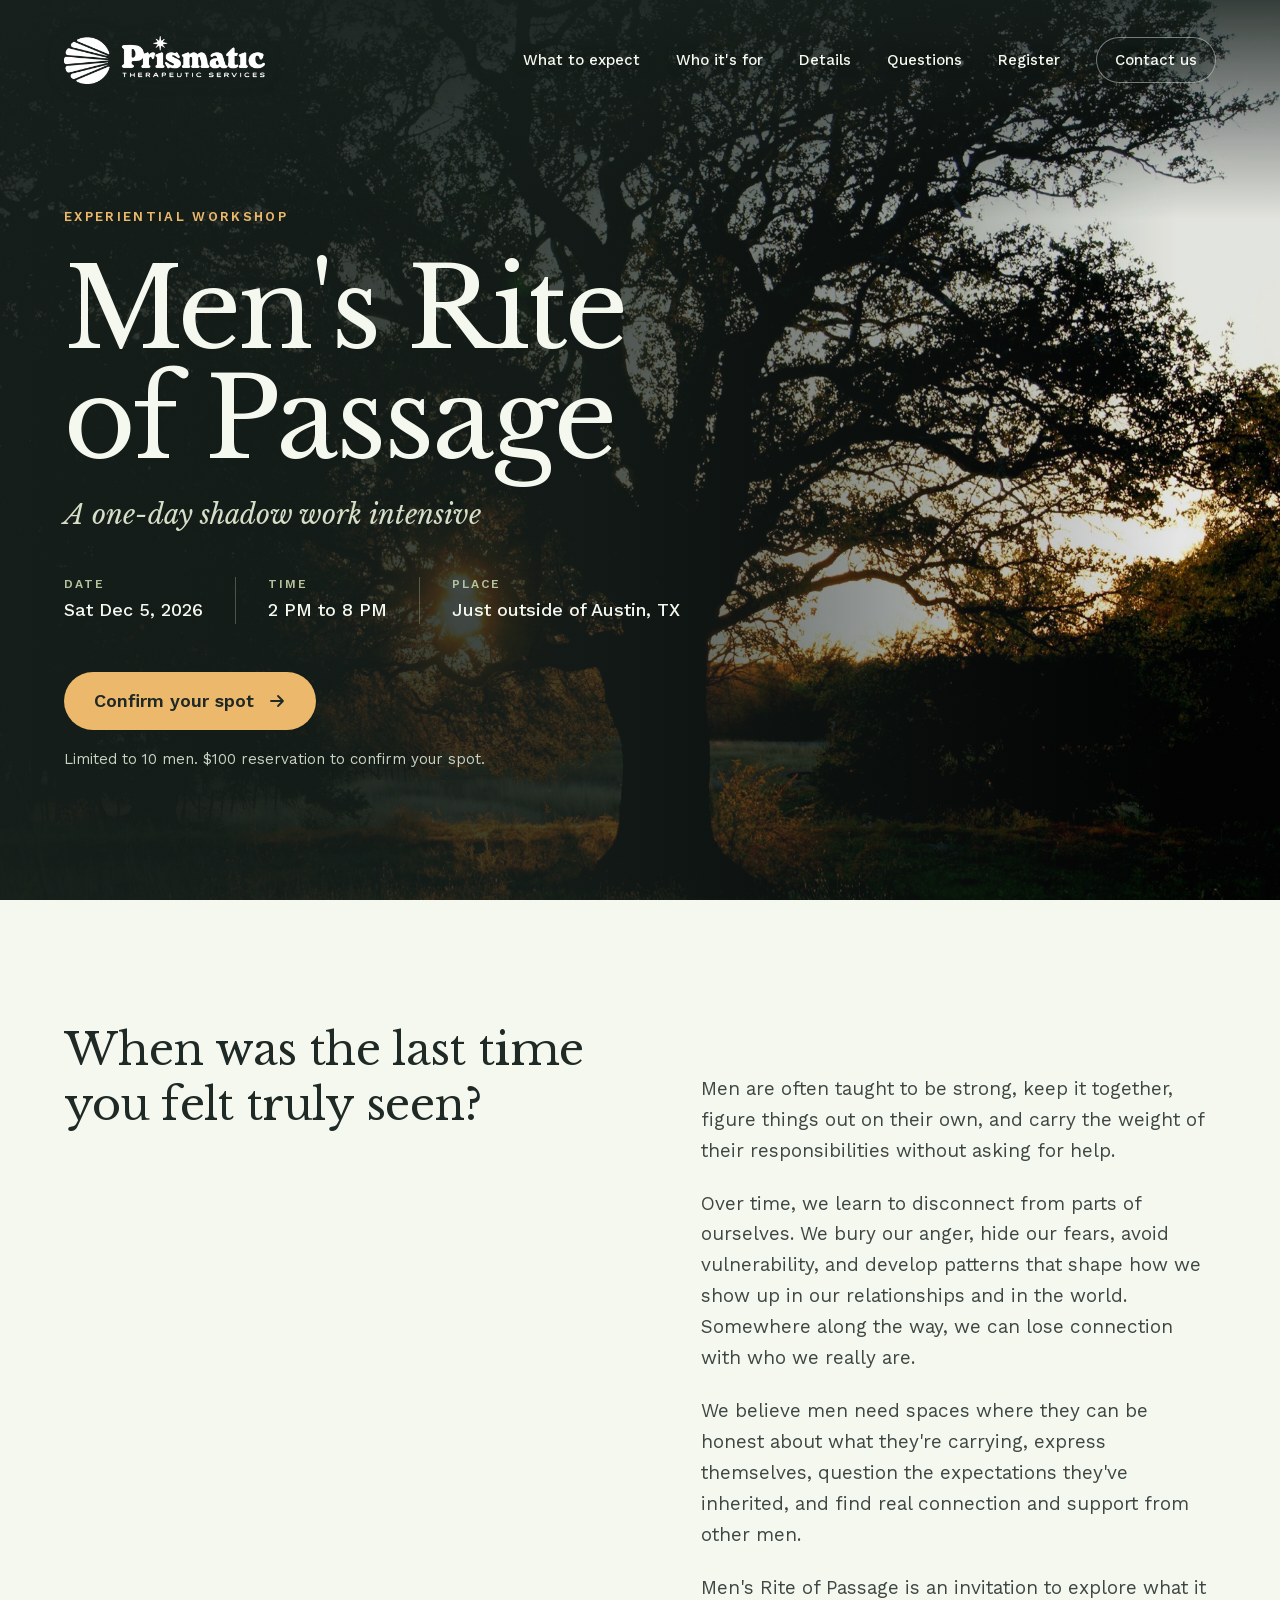
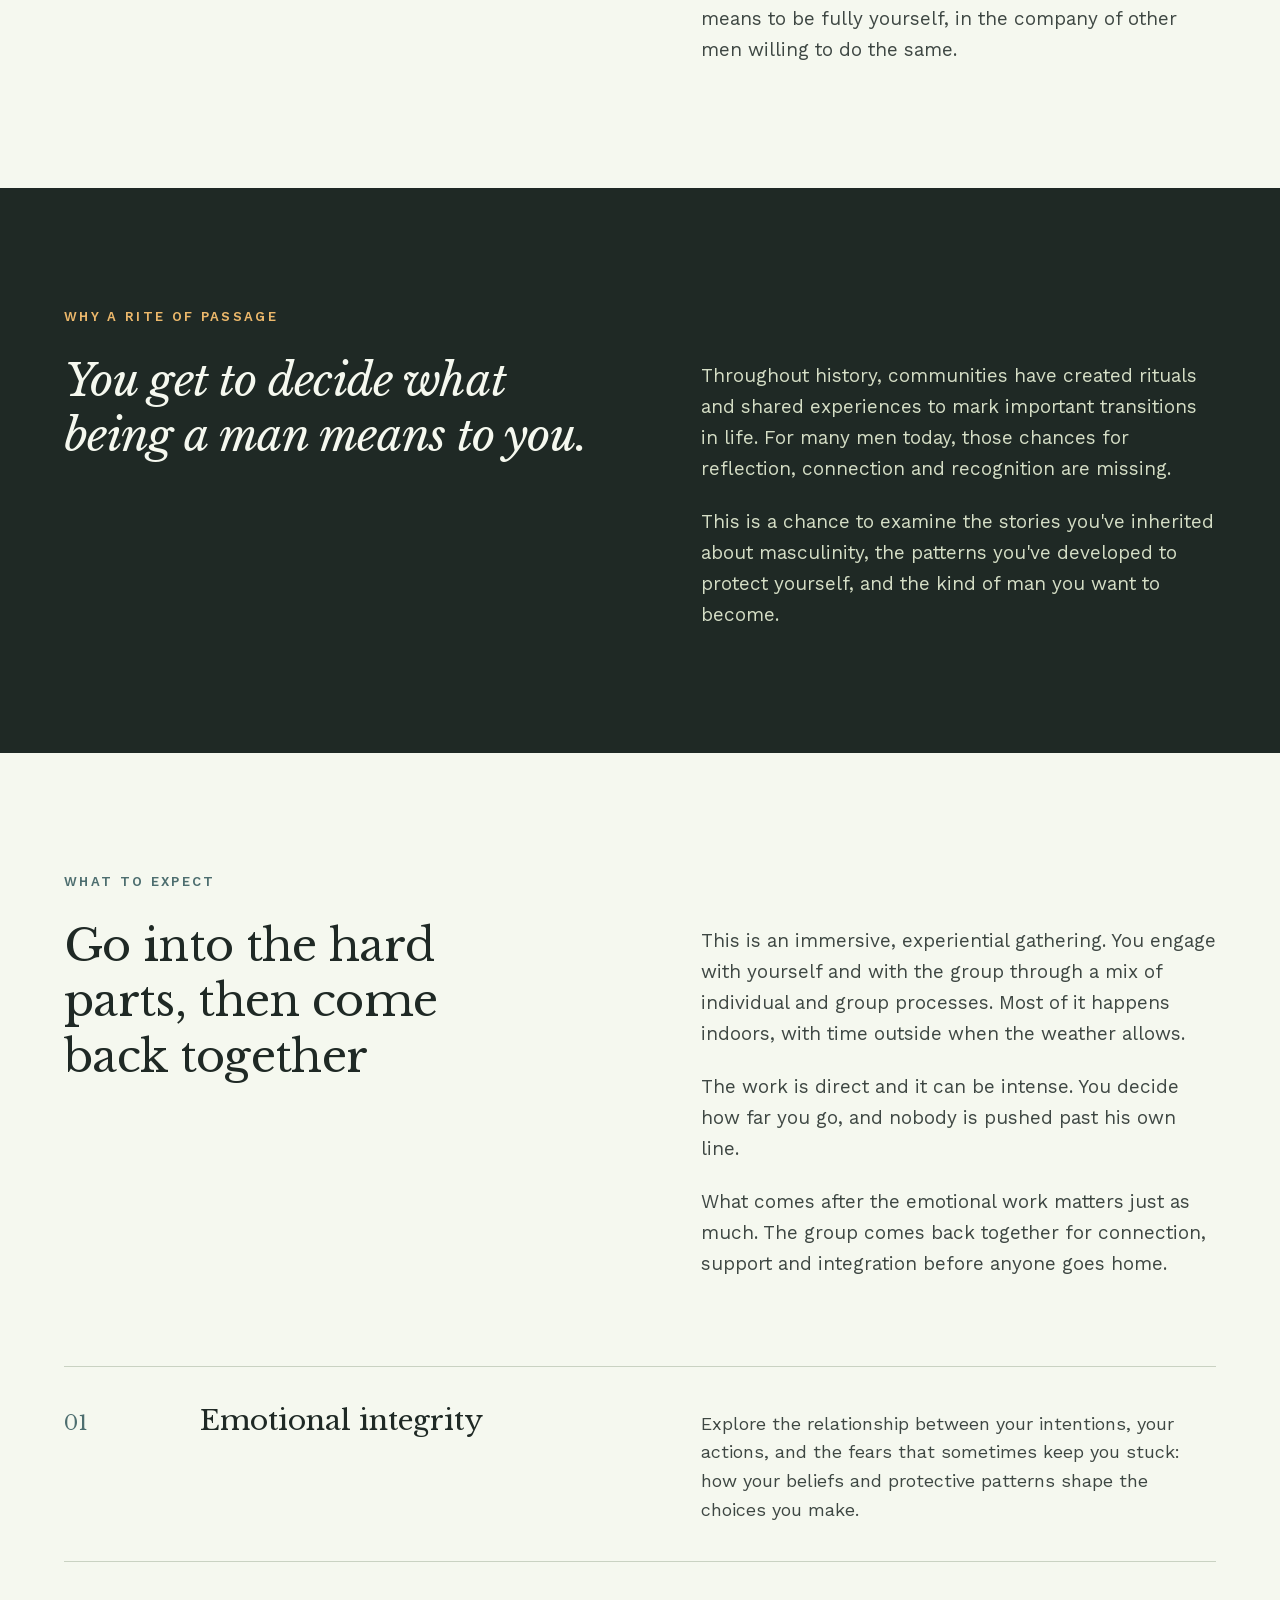
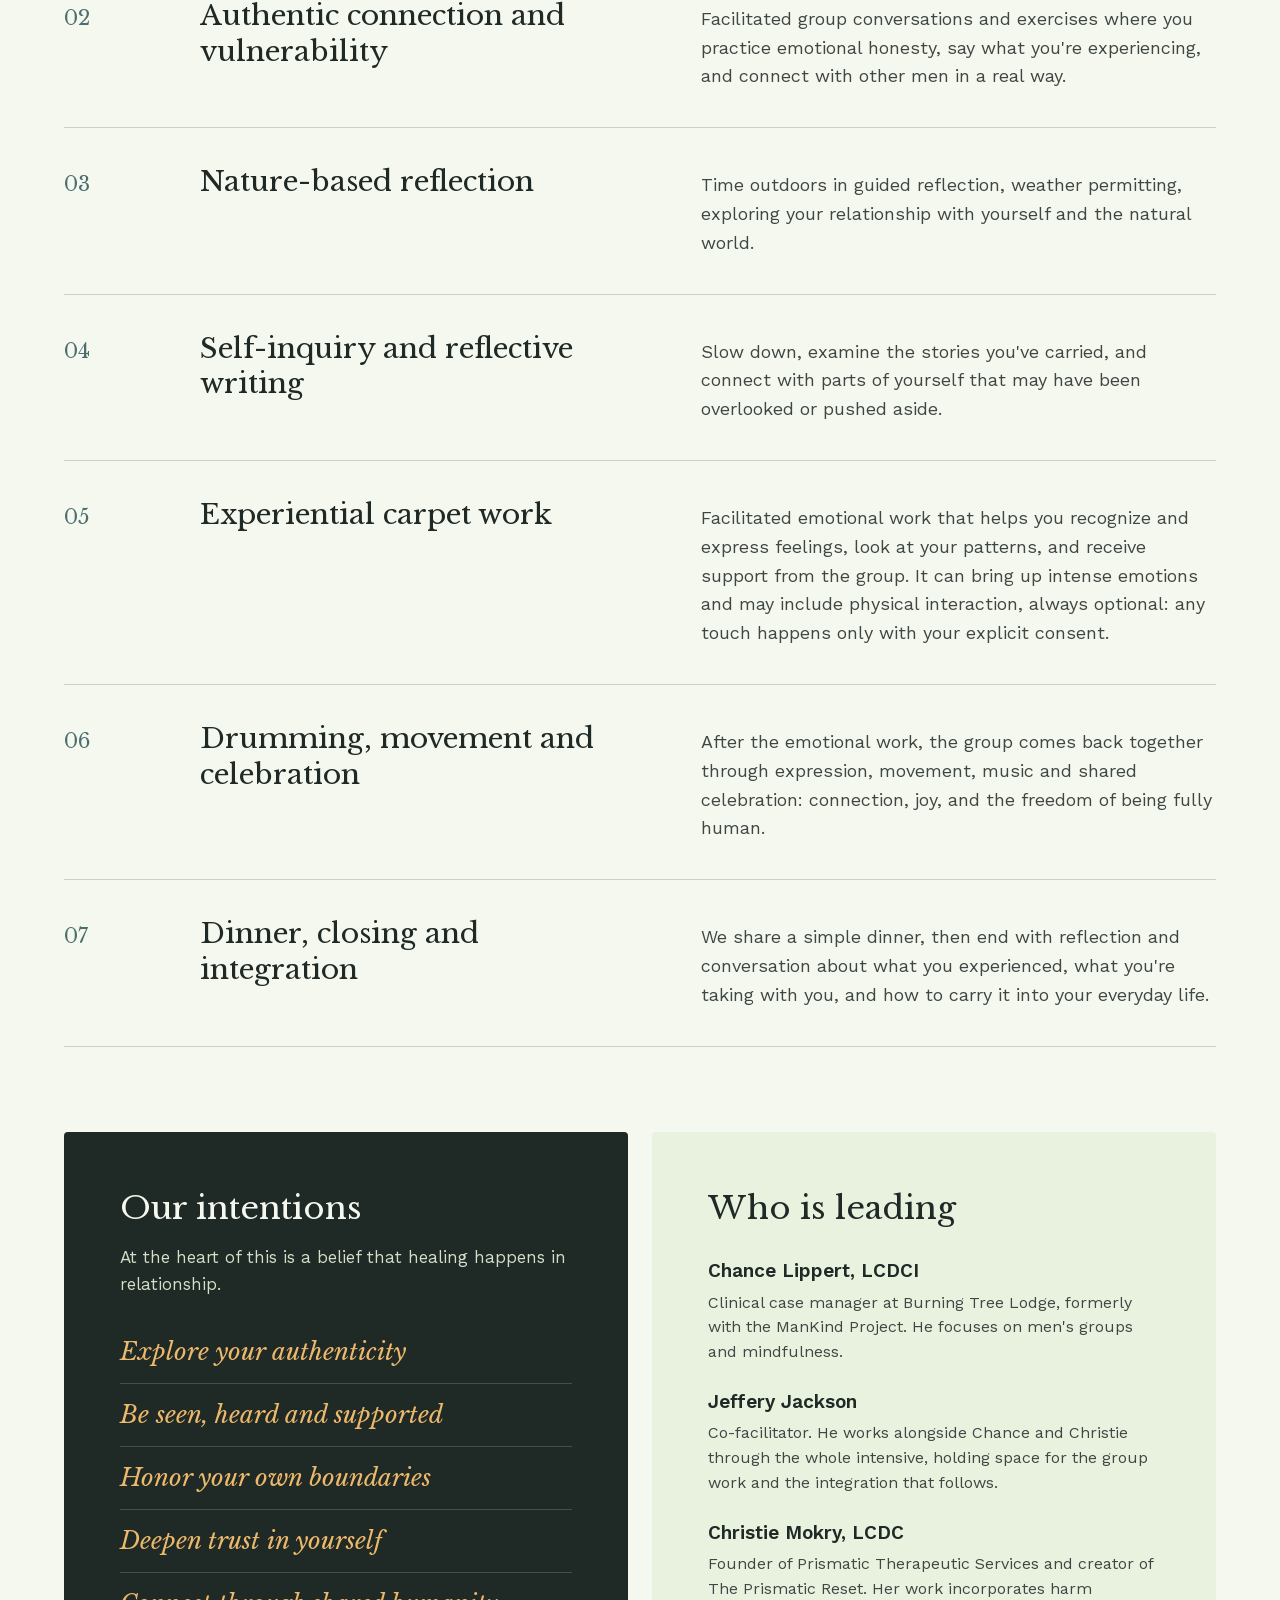
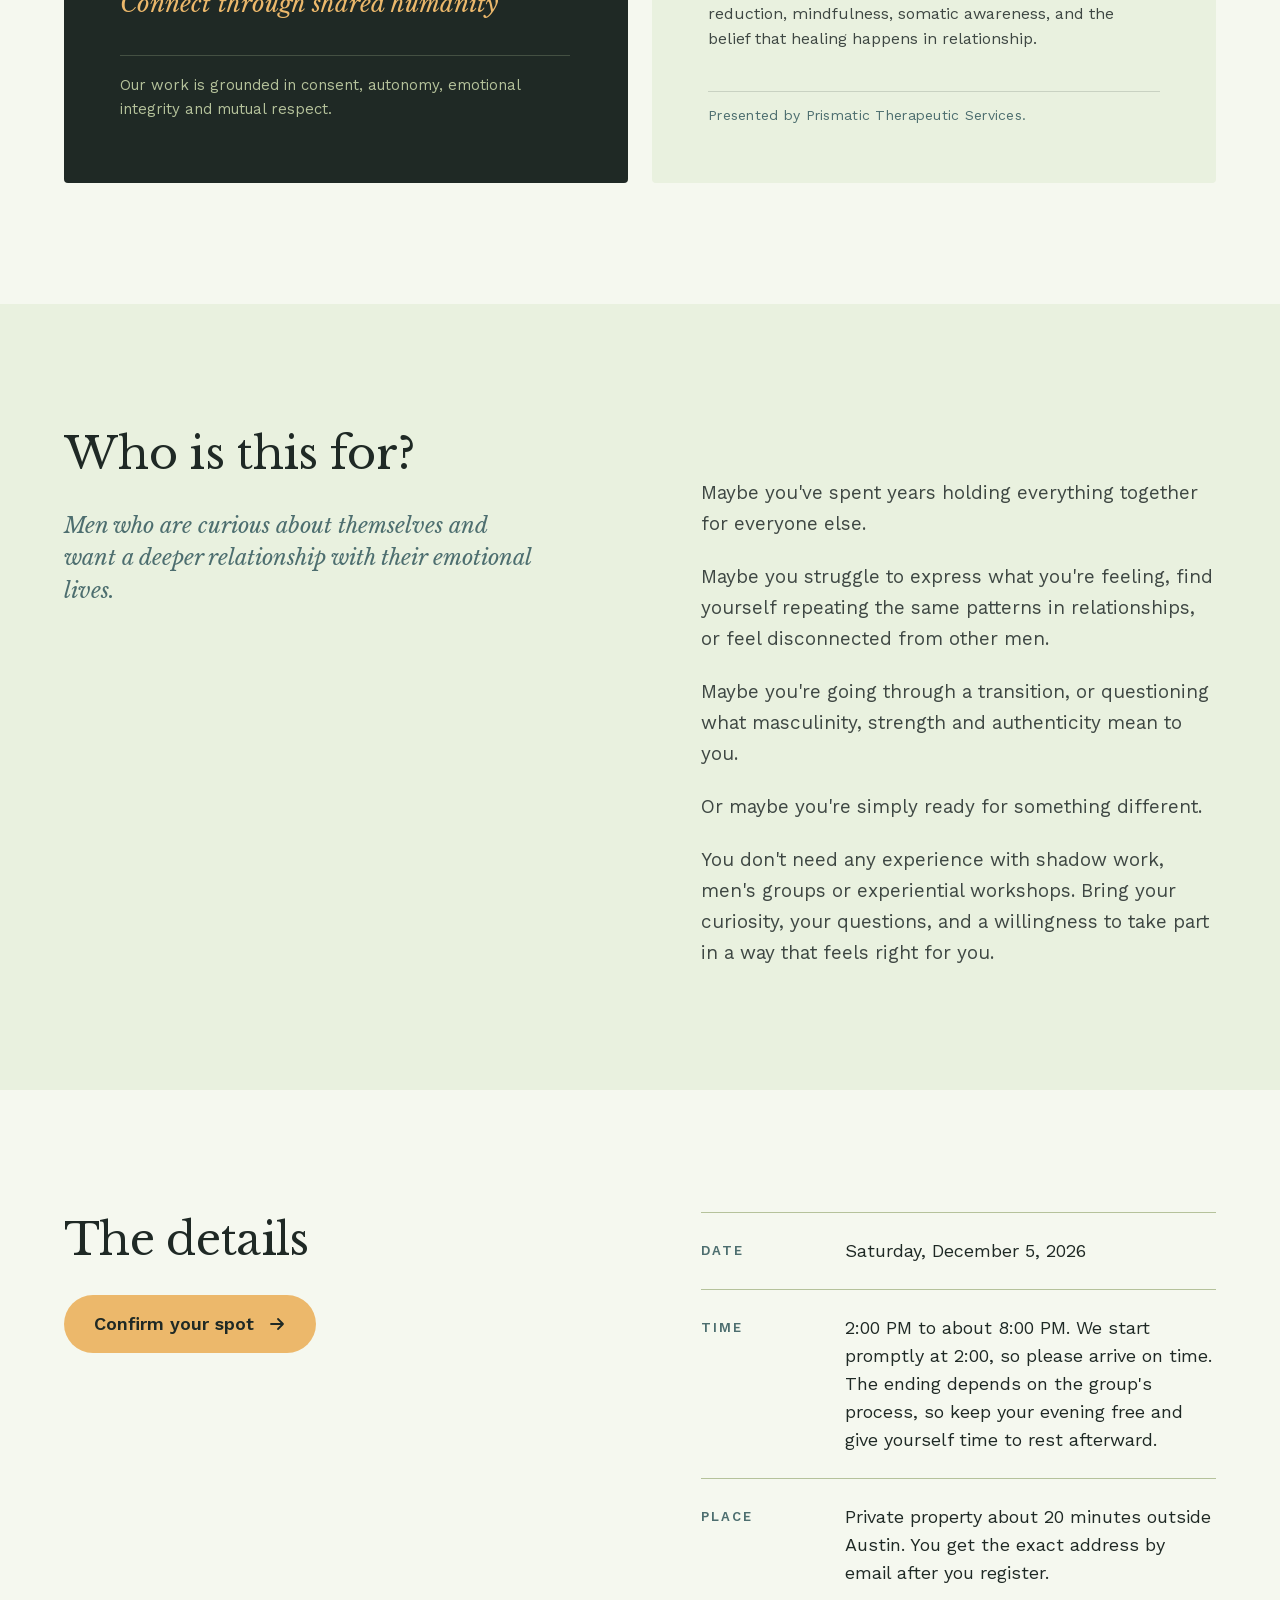
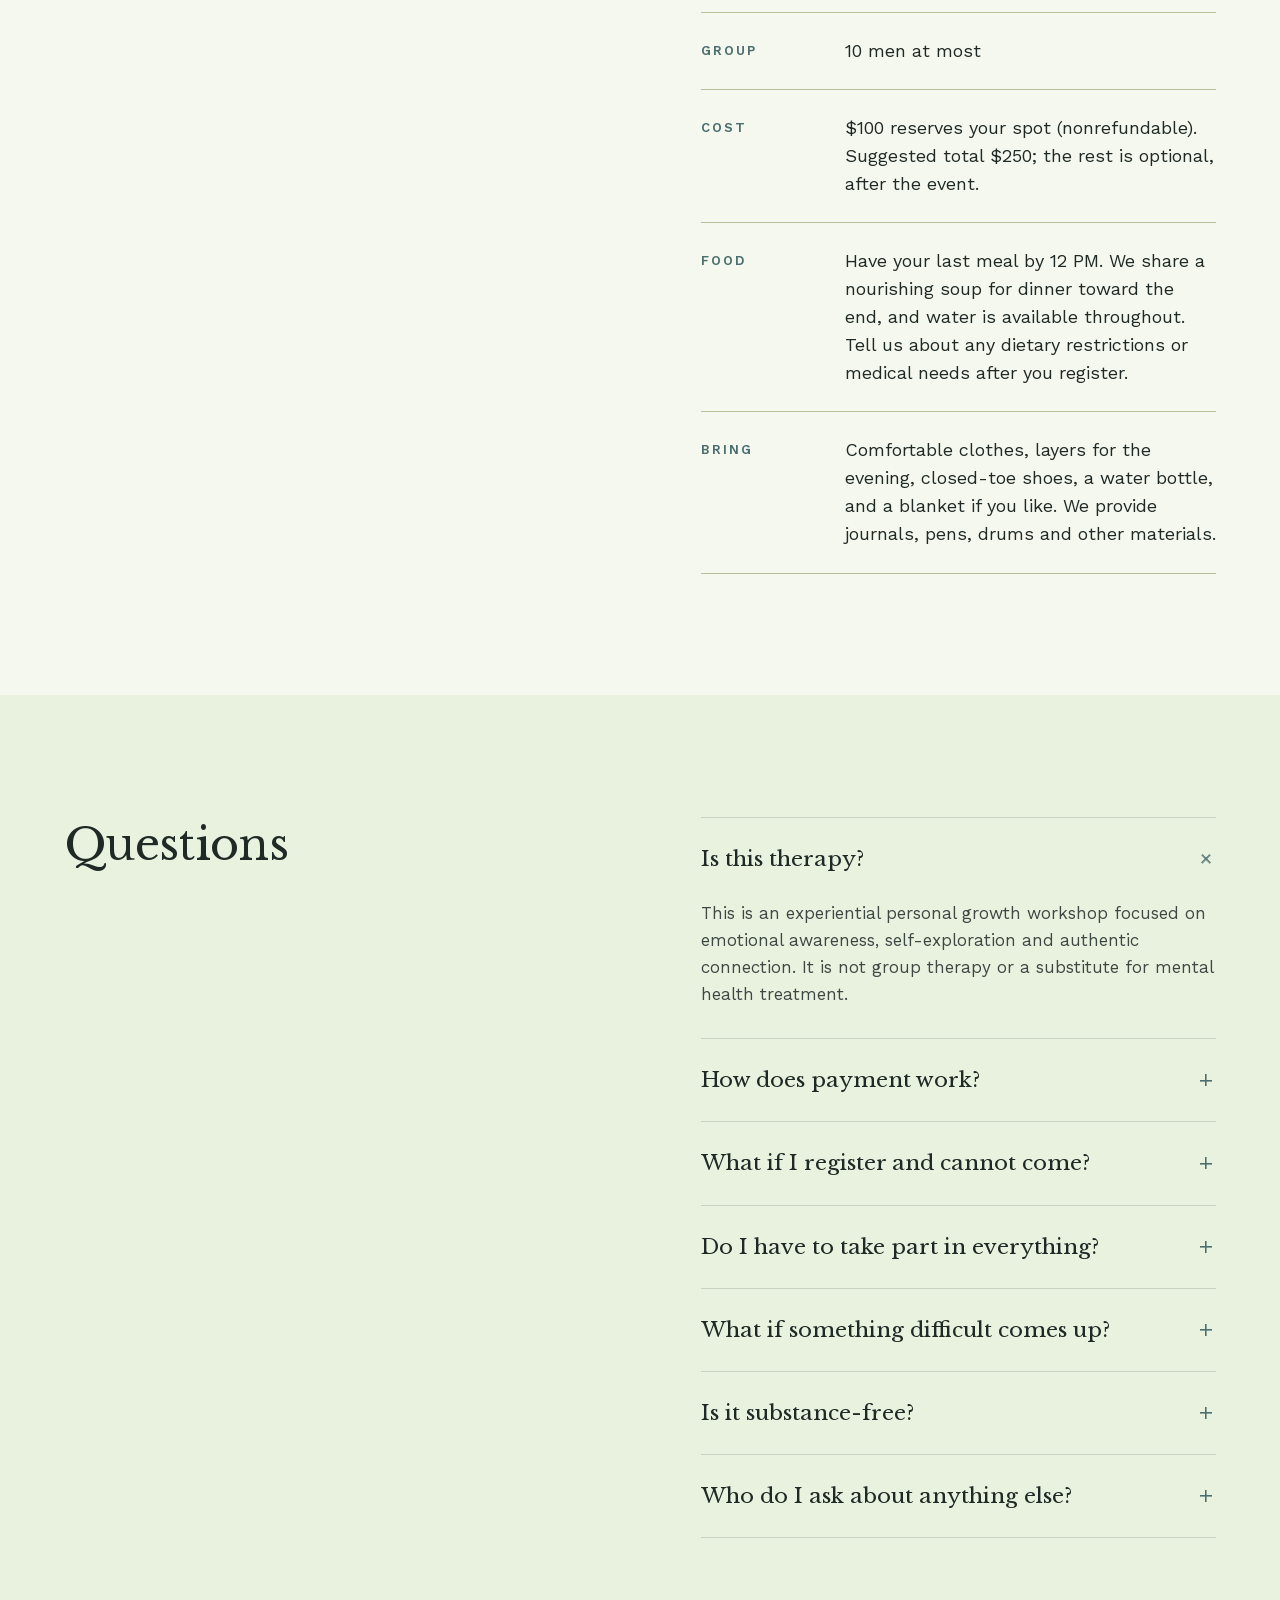
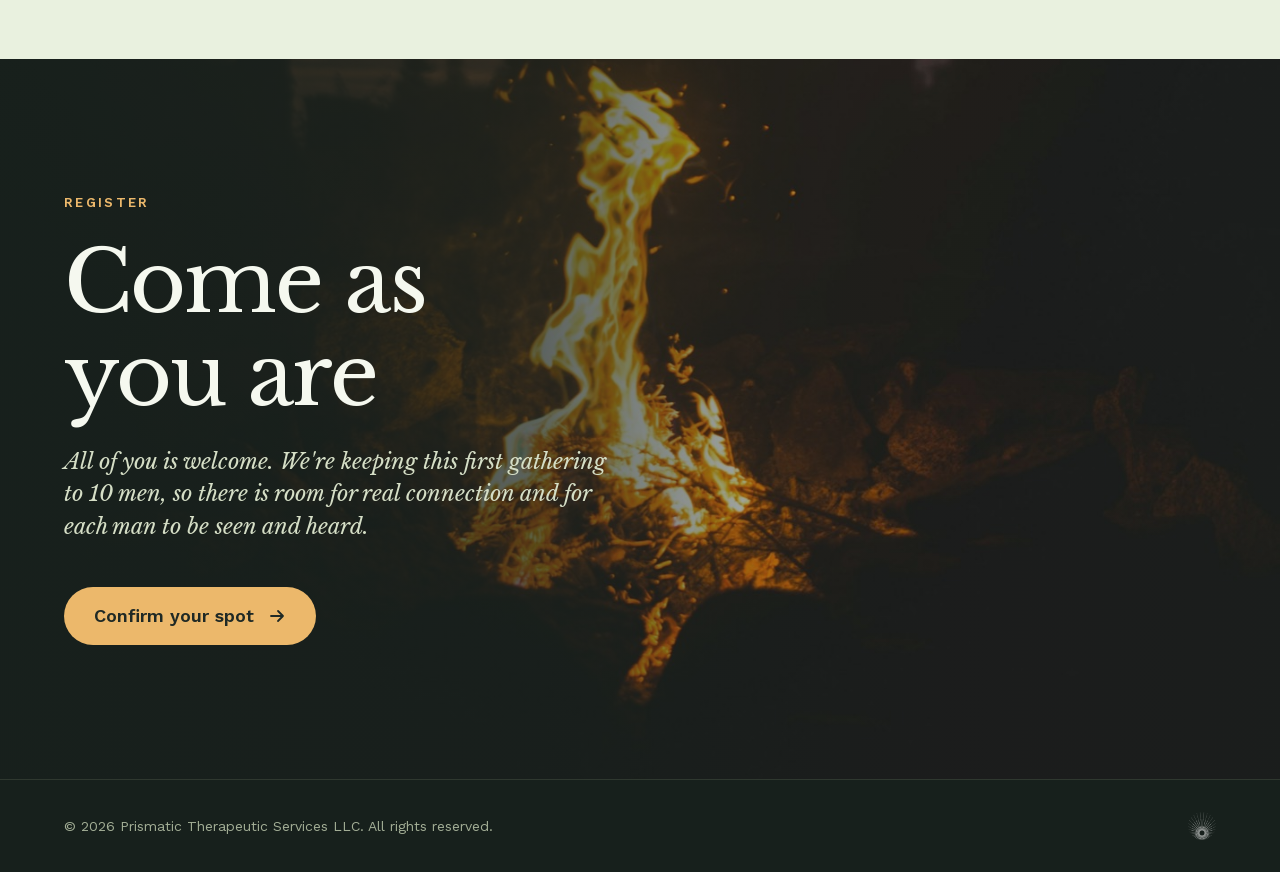
==== commit 95dde501: "Shorter hero facts on one line Co-Authored-By: Claude Opus 5.5 <noreply@anthropic.com>" ====
--- a/rite-of-passage/index.html
+++ b/rite-of-passage/index.html
@@ -6,12 +6,12 @@
 <meta name="robots" content="noindex, nofollow">
 <meta name="referrer" content="strict-origin-when-cross-origin">
 <title>Men's Rite of Passage: A One-Day Shadow Work Intensive | Prismatic Recovery</title>
-<meta name="description" content="A one-day shadow work intensive for men. Saturday, December 5, 2026, 2:00 PM to about 8:00 PM, about 20 minutes outside Austin. Limited to 10 men.">
+<meta name="description" content="A one-day shadow work intensive for men. Saturday, December 5, 2026, 2 PM to 8 PM, just outside of Austin, TX. Limited to 10 men.">
 <meta name="theme-color" content="#1F2925">
 <link rel="icon" type="image/png" href="/assets/prismatic-star-white.png">
 <link rel="preload" href="/assets/fonts/libre-baskerville-400-latin.woff2" as="font" type="font/woff2" crossorigin>
 <link rel="preload" href="/assets/fonts/work-sans-var-latin.woff2" as="font" type="font/woff2" crossorigin>
-<link rel="stylesheet" href="/css/events.css?v=11">
+<link rel="stylesheet" href="/css/events.css?v=12">
 </head>
 <body>
 <a class="skip" href="#main">Skip to content</a>
@@ -45,9 +45,9 @@
       <h1 id="hero-title">Men's Rite of Passage</h1>
       <p class="hero-sub">A one-day shadow<br class="br-mobile"> work intensive</p>
       <dl class="facts">
-        <div><dt>Date</dt><dd>Saturday, December 5, 2026</dd></div>
-        <div><dt>Time</dt><dd>2:00 PM to about 8:00 PM</dd></div>
-        <div><dt>Place</dt><dd>About 20 minutes outside Austin</dd></div>
+        <div><dt>Date</dt><dd>Sat Dec 5, 2026</dd></div>
+        <div><dt>Time</dt><dd>2 PM to 8 PM</dd></div>
+        <div><dt>Place</dt><dd>Just outside of Austin, TX</dd></div>
       </dl>
       <div class="cta-row">
         <a class="btn btn-gold when-open" href="https://buy.stripe.com/7sYbJ1etC1sI6Vyg2x9oc01" data-checkout aria-haspopup="dialog" aria-controls="checkout">Confirm your spot<svg class="arrow" viewBox="0 0 18 18" aria-hidden="true"><path d="M3 9h12M10 4l5 5-5 5"/></svg></a>
--- a/css/events.css
+++ b/css/events.css
@@ -362,7 +362,6 @@
 /* Tablet */
 @media (max-width: 1100px) {
   .site-nav { gap: 24px; }
-  .facts { flex-wrap: wrap; row-gap: 20px; }
   .part-num { flex-basis: 64px; }
 }
 
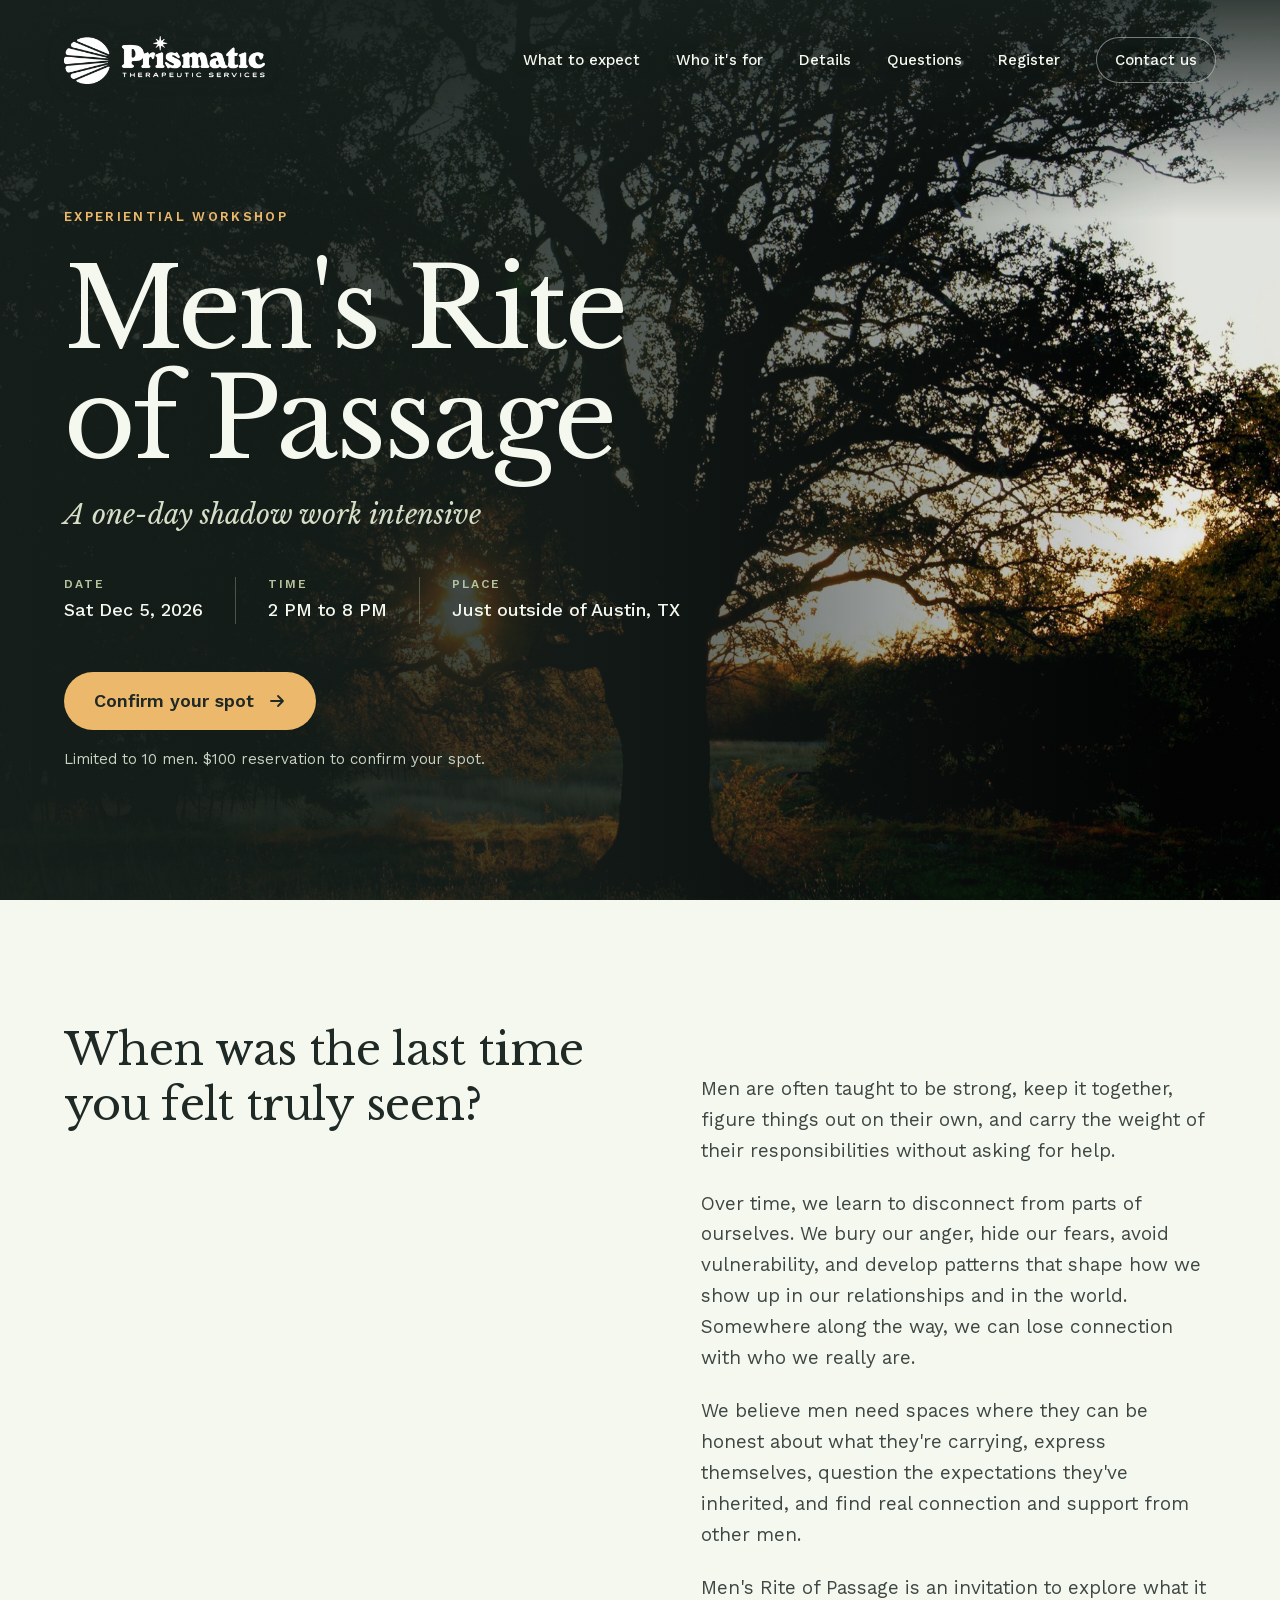
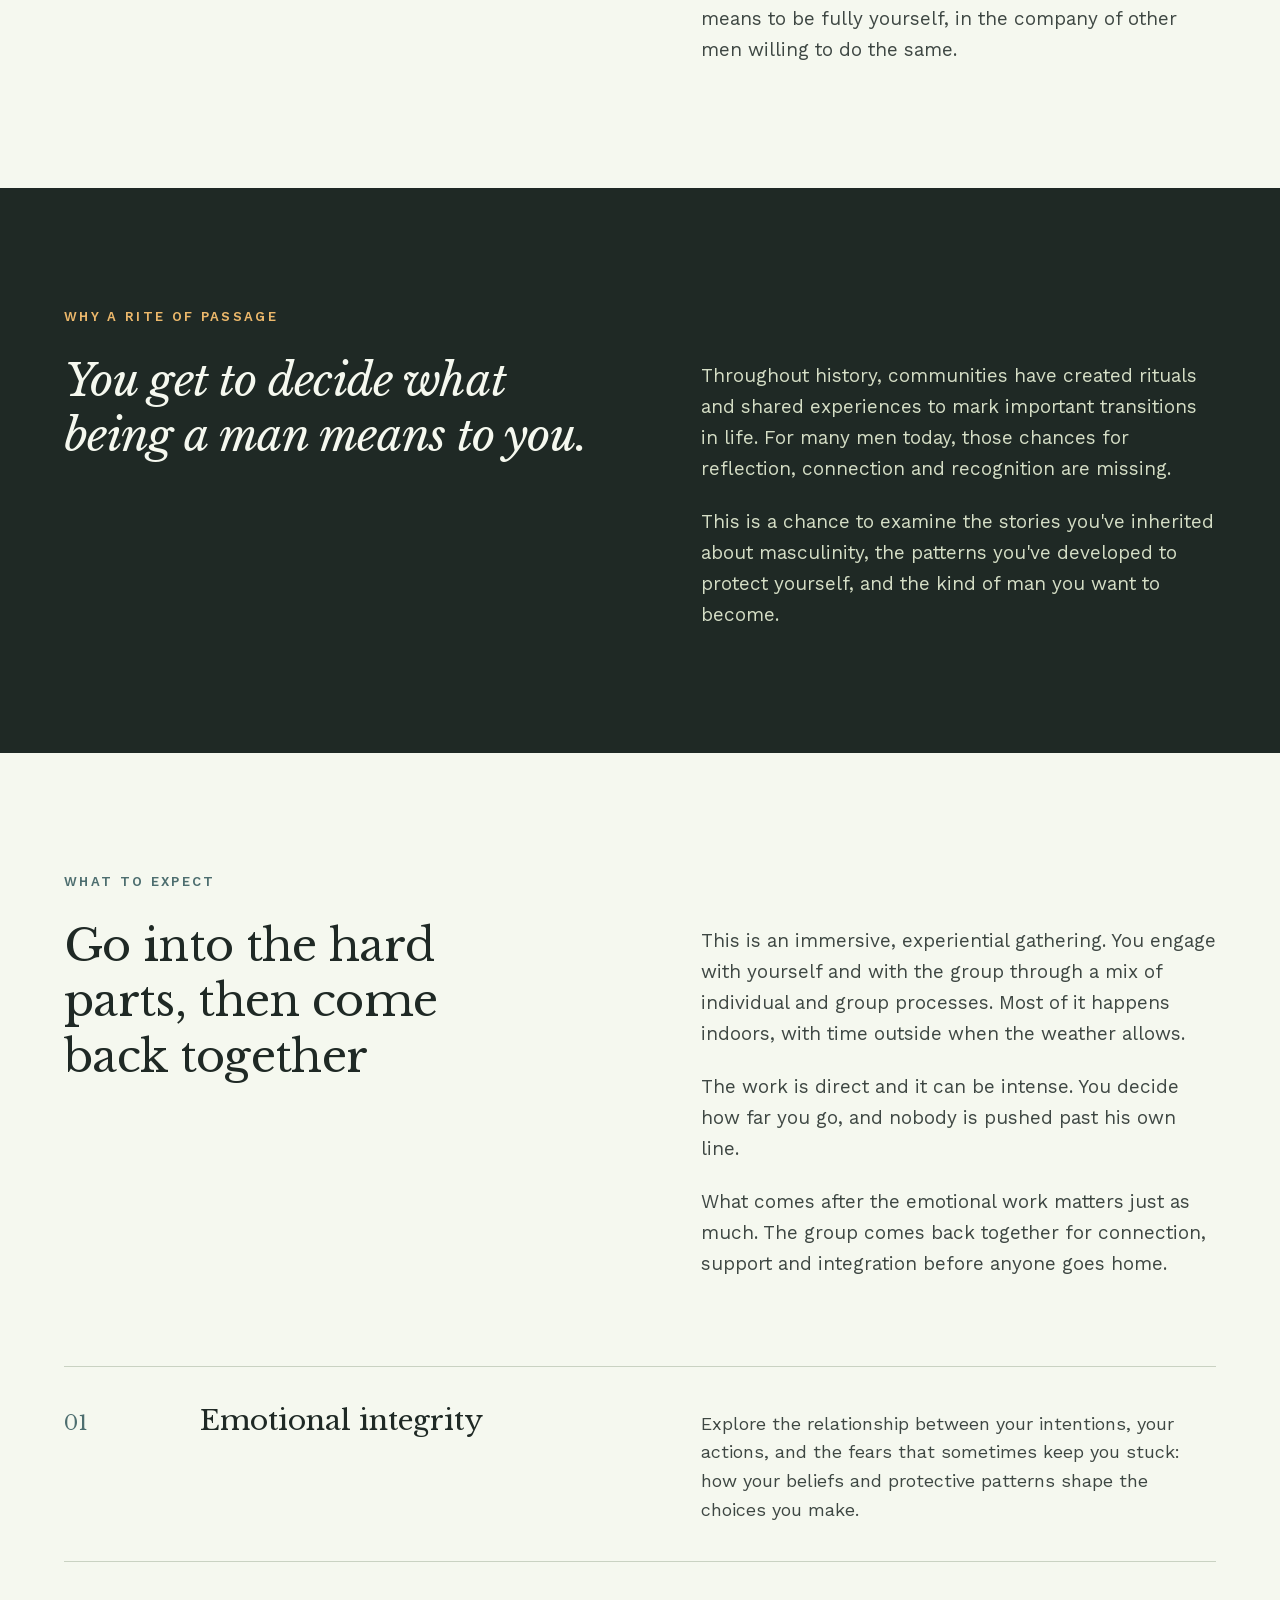
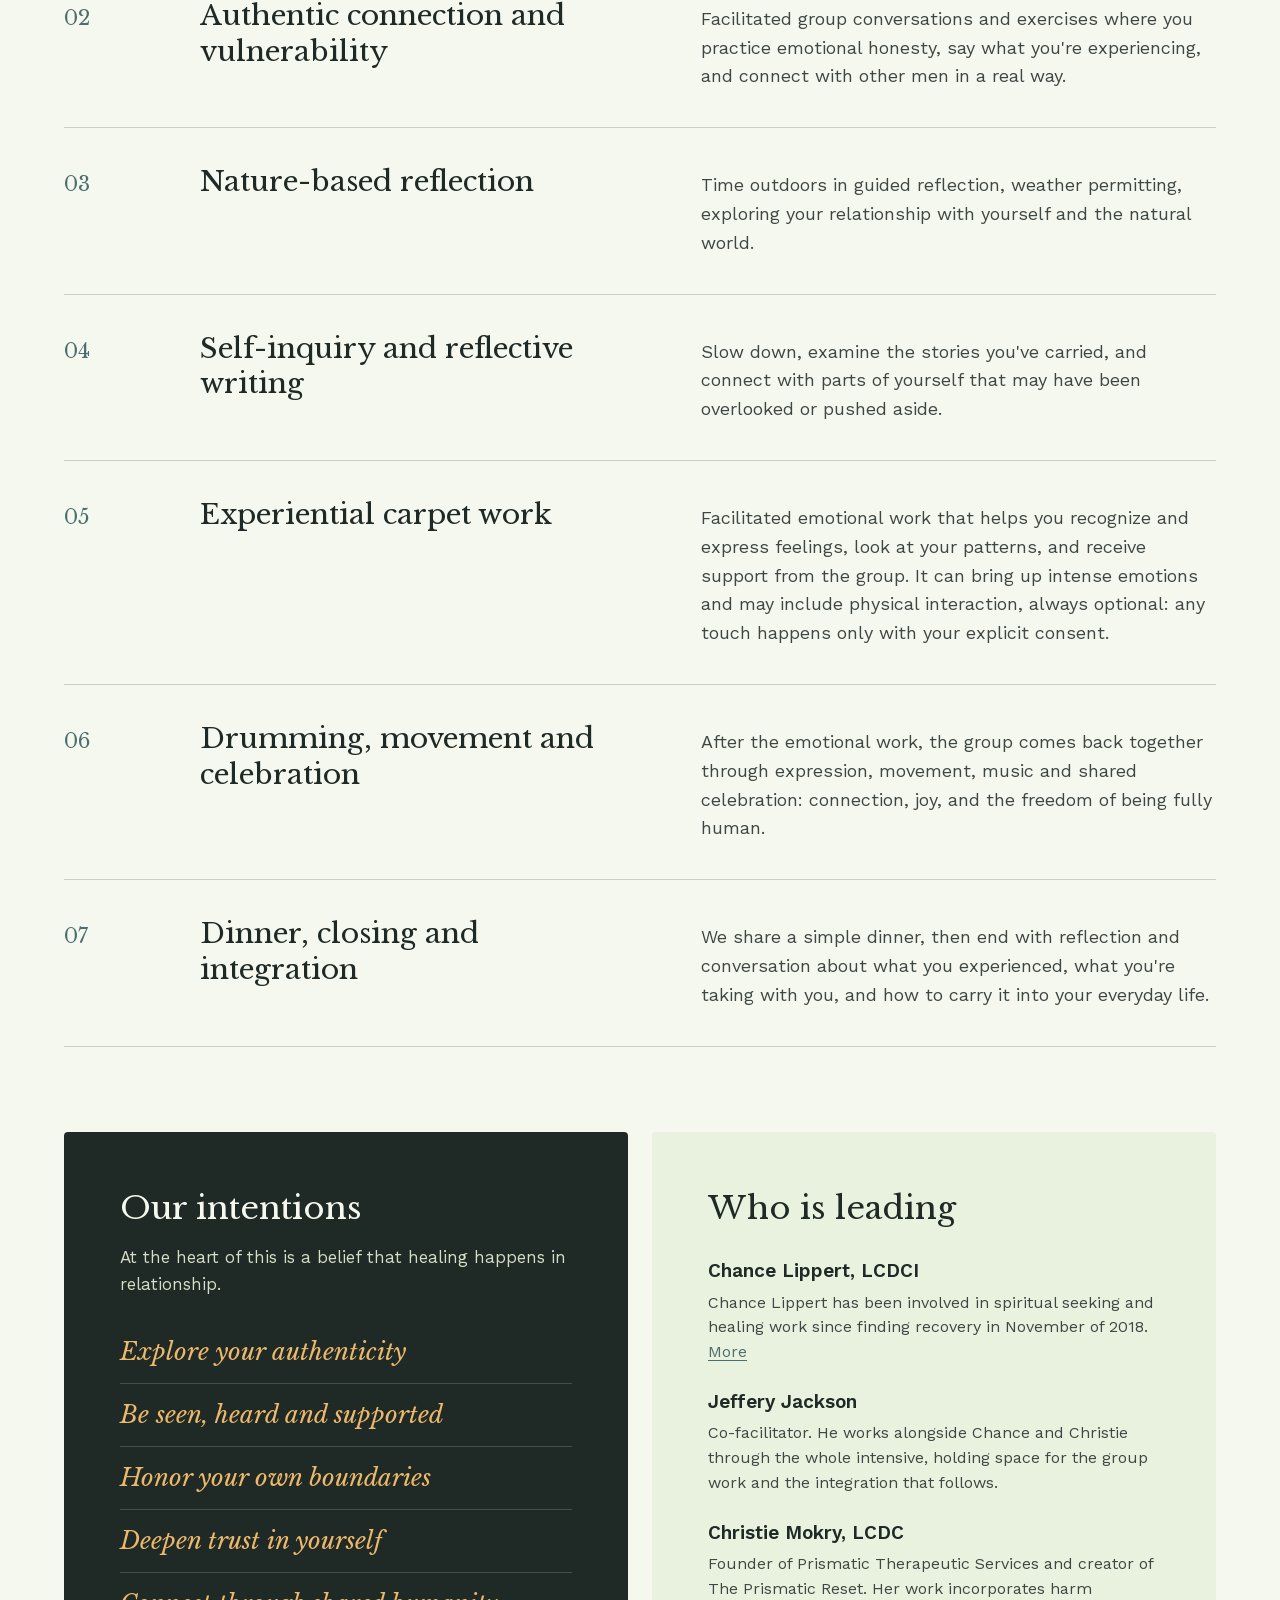
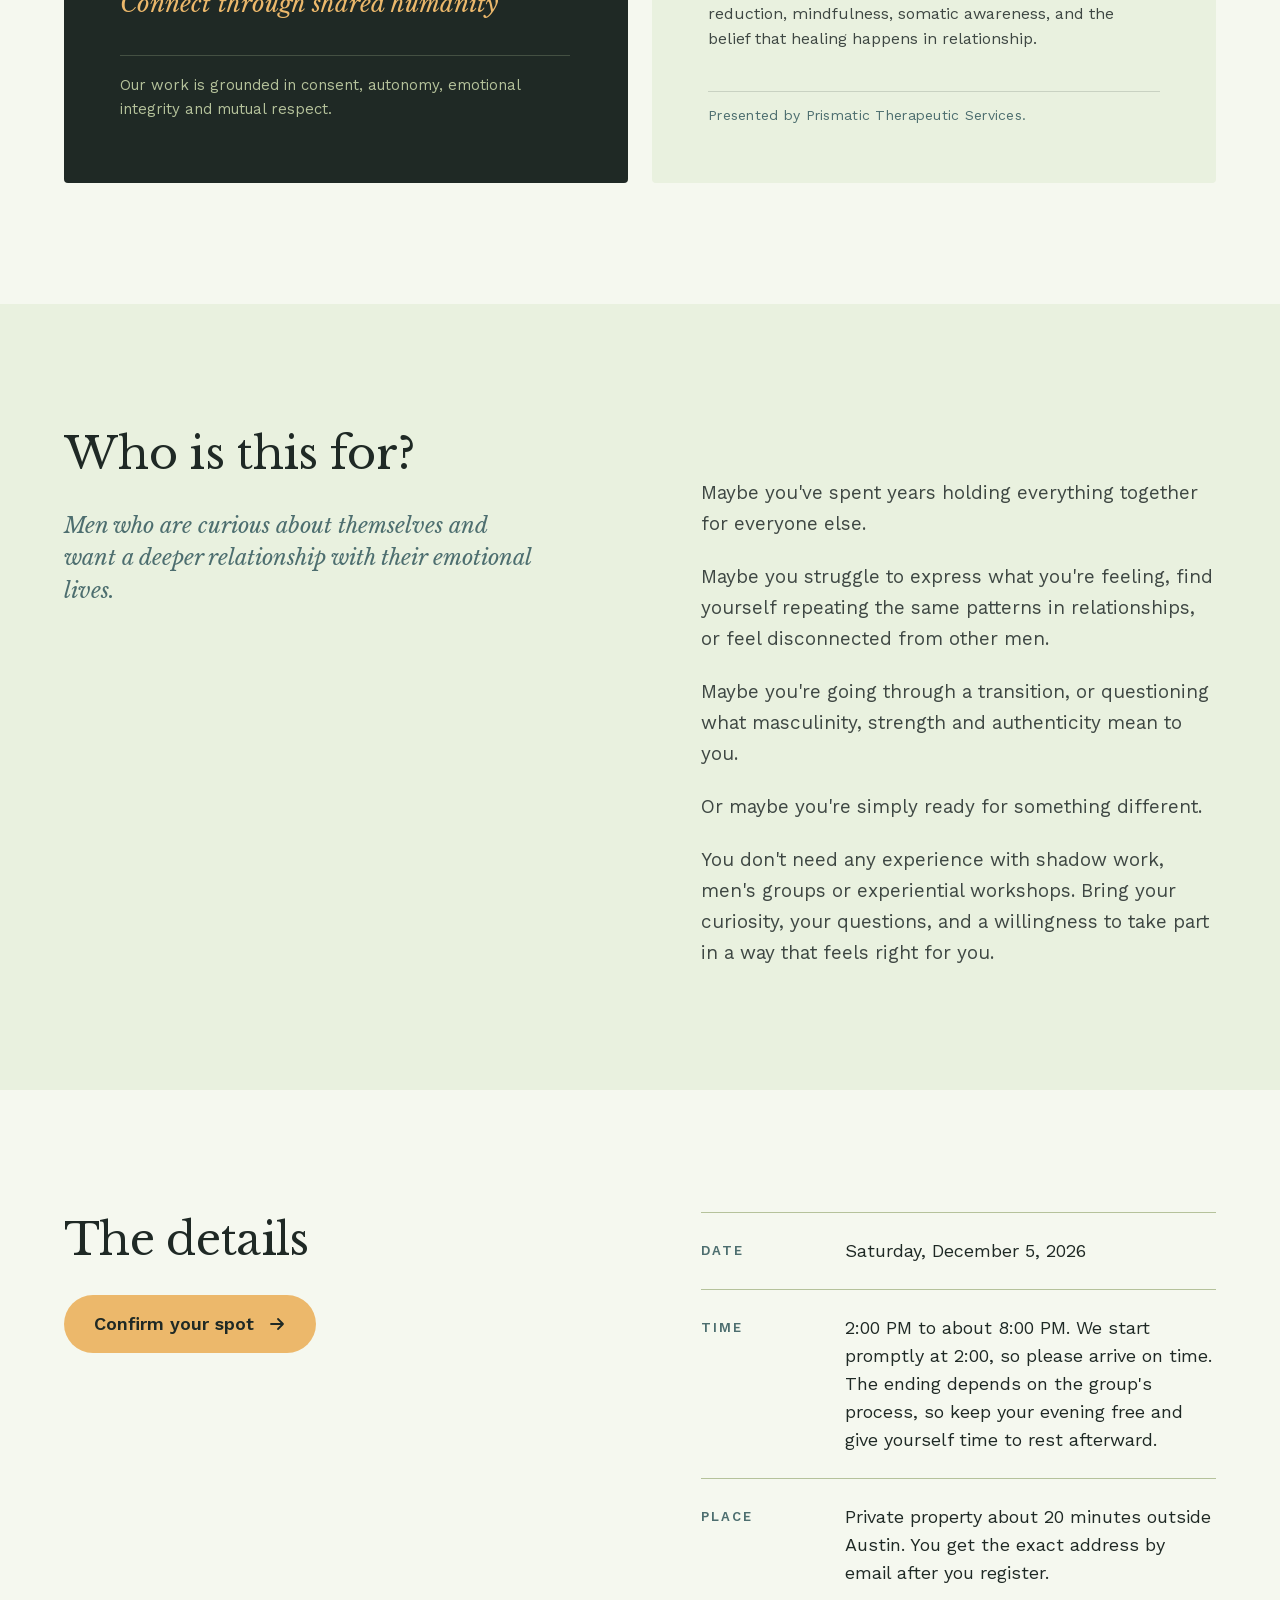
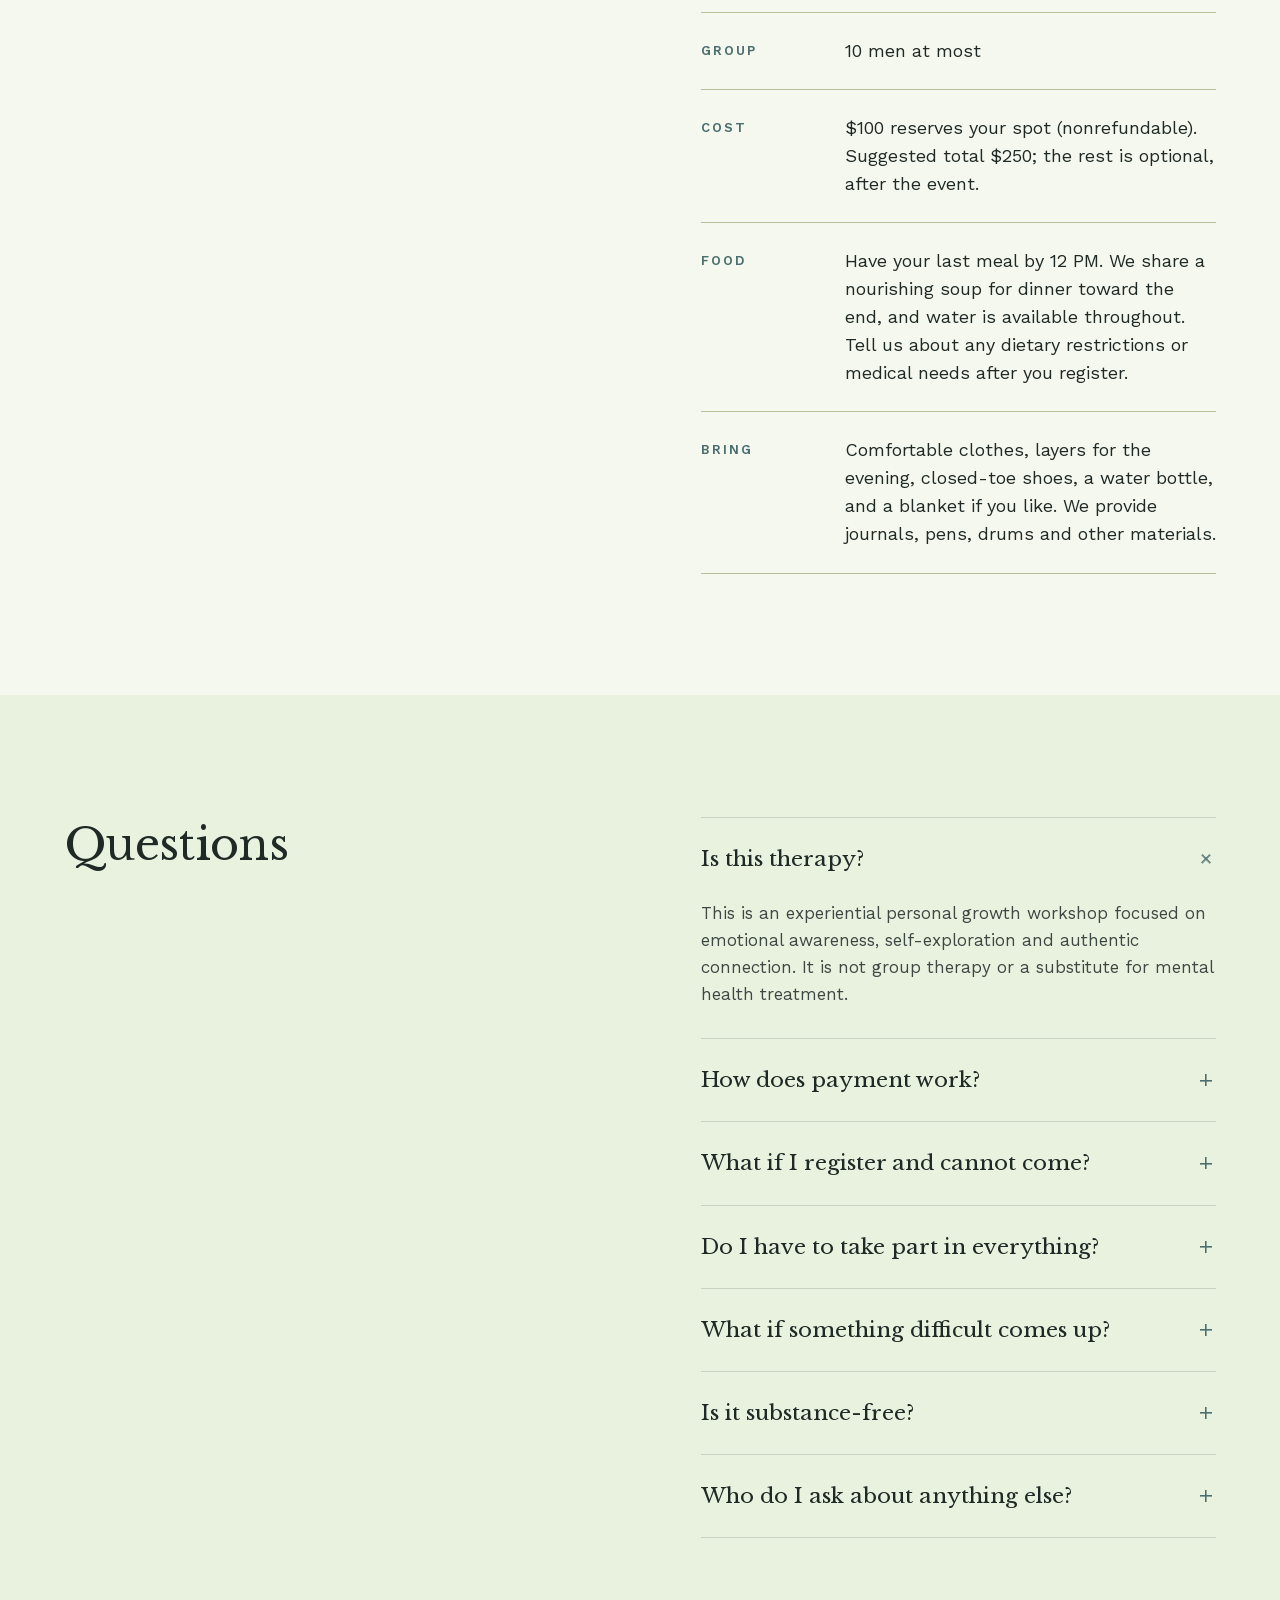
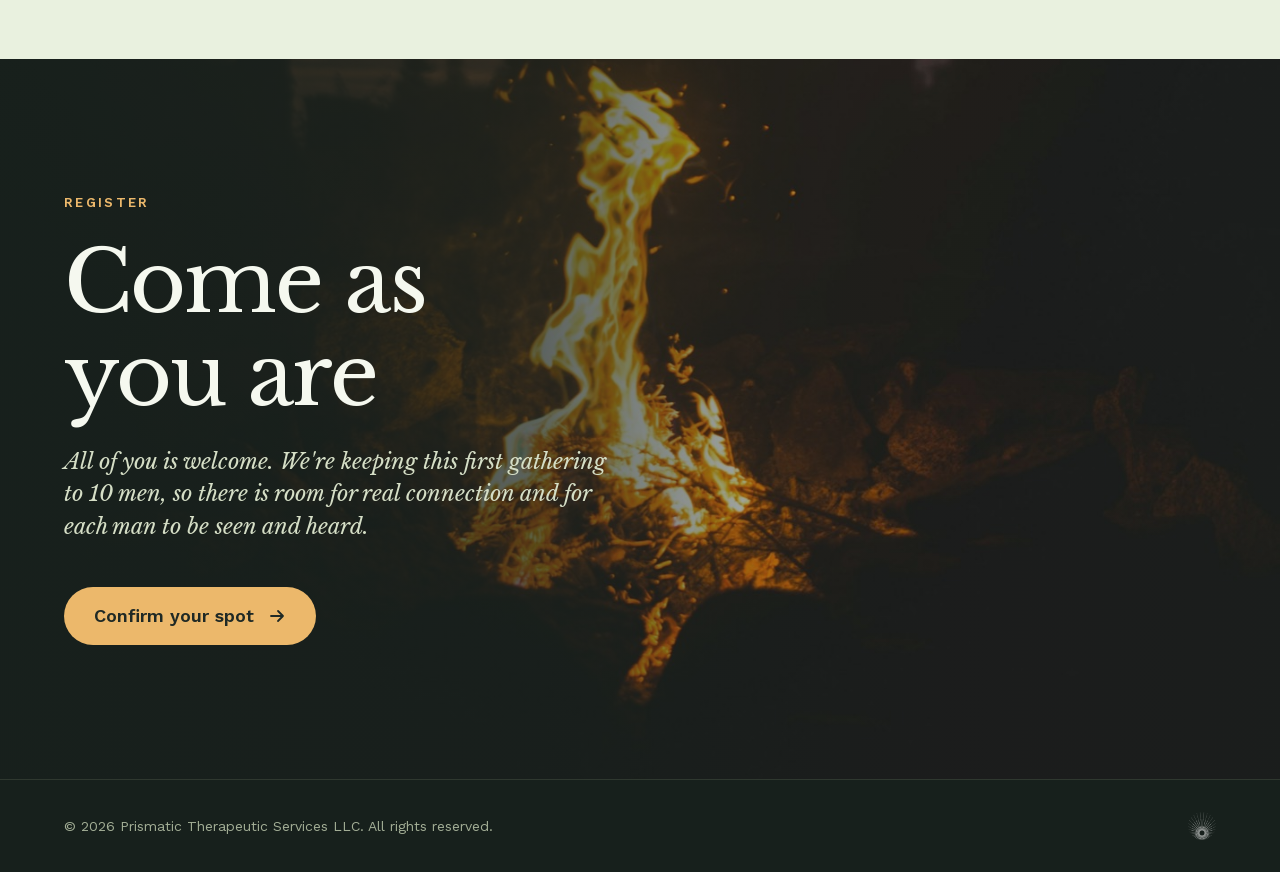
==== commit d53377ef: "Chance's bio with a More toggle Co-Authored-By: Claude Opus 5.5 <noreply@anthropic.com>" ====
--- a/rite-of-passage/index.html
+++ b/rite-of-passage/index.html
@@ -11,7 +11,7 @@
 <link rel="icon" type="image/png" href="/assets/prismatic-star-white.png">
 <link rel="preload" href="/assets/fonts/libre-baskerville-400-latin.woff2" as="font" type="font/woff2" crossorigin>
 <link rel="preload" href="/assets/fonts/work-sans-var-latin.woff2" as="font" type="font/woff2" crossorigin>
-<link rel="stylesheet" href="/css/events.css?v=12">
+<link rel="stylesheet" href="/css/events.css?v=13">
 </head>
 <body>
 <a class="skip" href="#main">Skip to content</a>
@@ -124,7 +124,7 @@
       <div class="panel panel-sage">
         <h3>Who is leading</h3>
         <ul class="leaders">
-          <li><strong>Chance Lippert, LCDCI</strong><span class="bio">Clinical case manager at Burning Tree Lodge, formerly with the ManKind Project. He focuses on men's groups and mindfulness.</span></li>
+          <li><strong>Chance Lippert, LCDCI</strong><span class="bio">Chance Lippert has been involved in spiritual seeking and healing work since finding recovery in November of 2018. <span class="bio-rest" id="bio-chance-rest">After a tumultuous upbringing and years of legal issues, Chance found a new path through mindfulness, spiritual practice, and many forms of healing. He developed a passion for helping others through their own shadow work. Today he maintains a role as a father, husband, counselor, and leader in the frontier of authenticity.</span> <button type="button" class="bio-toggle" aria-expanded="false" aria-controls="bio-chance-rest">More</button></span></li>
           <li><strong>Jeffery Jackson</strong><span class="bio">Co-facilitator. He works alongside Chance and Christie through the whole intensive, holding space for the group work and the integration that follows.</span></li>
           <li><strong>Christie Mokry, LCDC</strong><span class="bio">Founder of Prismatic Therapeutic Services and creator of The Prismatic Reset. Her work incorporates harm reduction, mindfulness, somatic awareness, and the belief that healing happens in relationship.</span></li>
         </ul>
@@ -268,6 +268,6 @@
   </div>
 </div>
 
-<script src="/js/events.js?v=5" defer></script>
+<script src="/js/events.js?v=6" defer></script>
 </body>
 </html>
--- a/css/events.css
+++ b/css/events.css
@@ -217,6 +217,15 @@
 .leaders li { display: flex; flex-direction: column; gap: 4px; }
 .leaders strong { font-size: 19px; font-weight: 600; color: var(--hemlock); }
 .leaders .bio { font-size: 16px; line-height: 1.55; color: var(--green); max-width: 34em; }
+/* Long bios: rest hidden behind "More" when JS runs; without JS the full text shows */
+.bio-toggle { display: none; }
+.js .bio-toggle {
+  display: inline; padding: 0; border: 0; background: none; cursor: pointer;
+  font: inherit; color: var(--teal); text-decoration: underline;
+  text-underline-offset: 0.2em; text-decoration-thickness: 1px;
+}
+.js .bio-toggle:hover { color: var(--hemlock); }
+.js .bio:not(.is-open) .bio-rest { display: none; }
 .presented {
   margin-top: auto; padding-top: 24px; font-size: 14px; letter-spacing: 0.02em; color: var(--teal);
 }
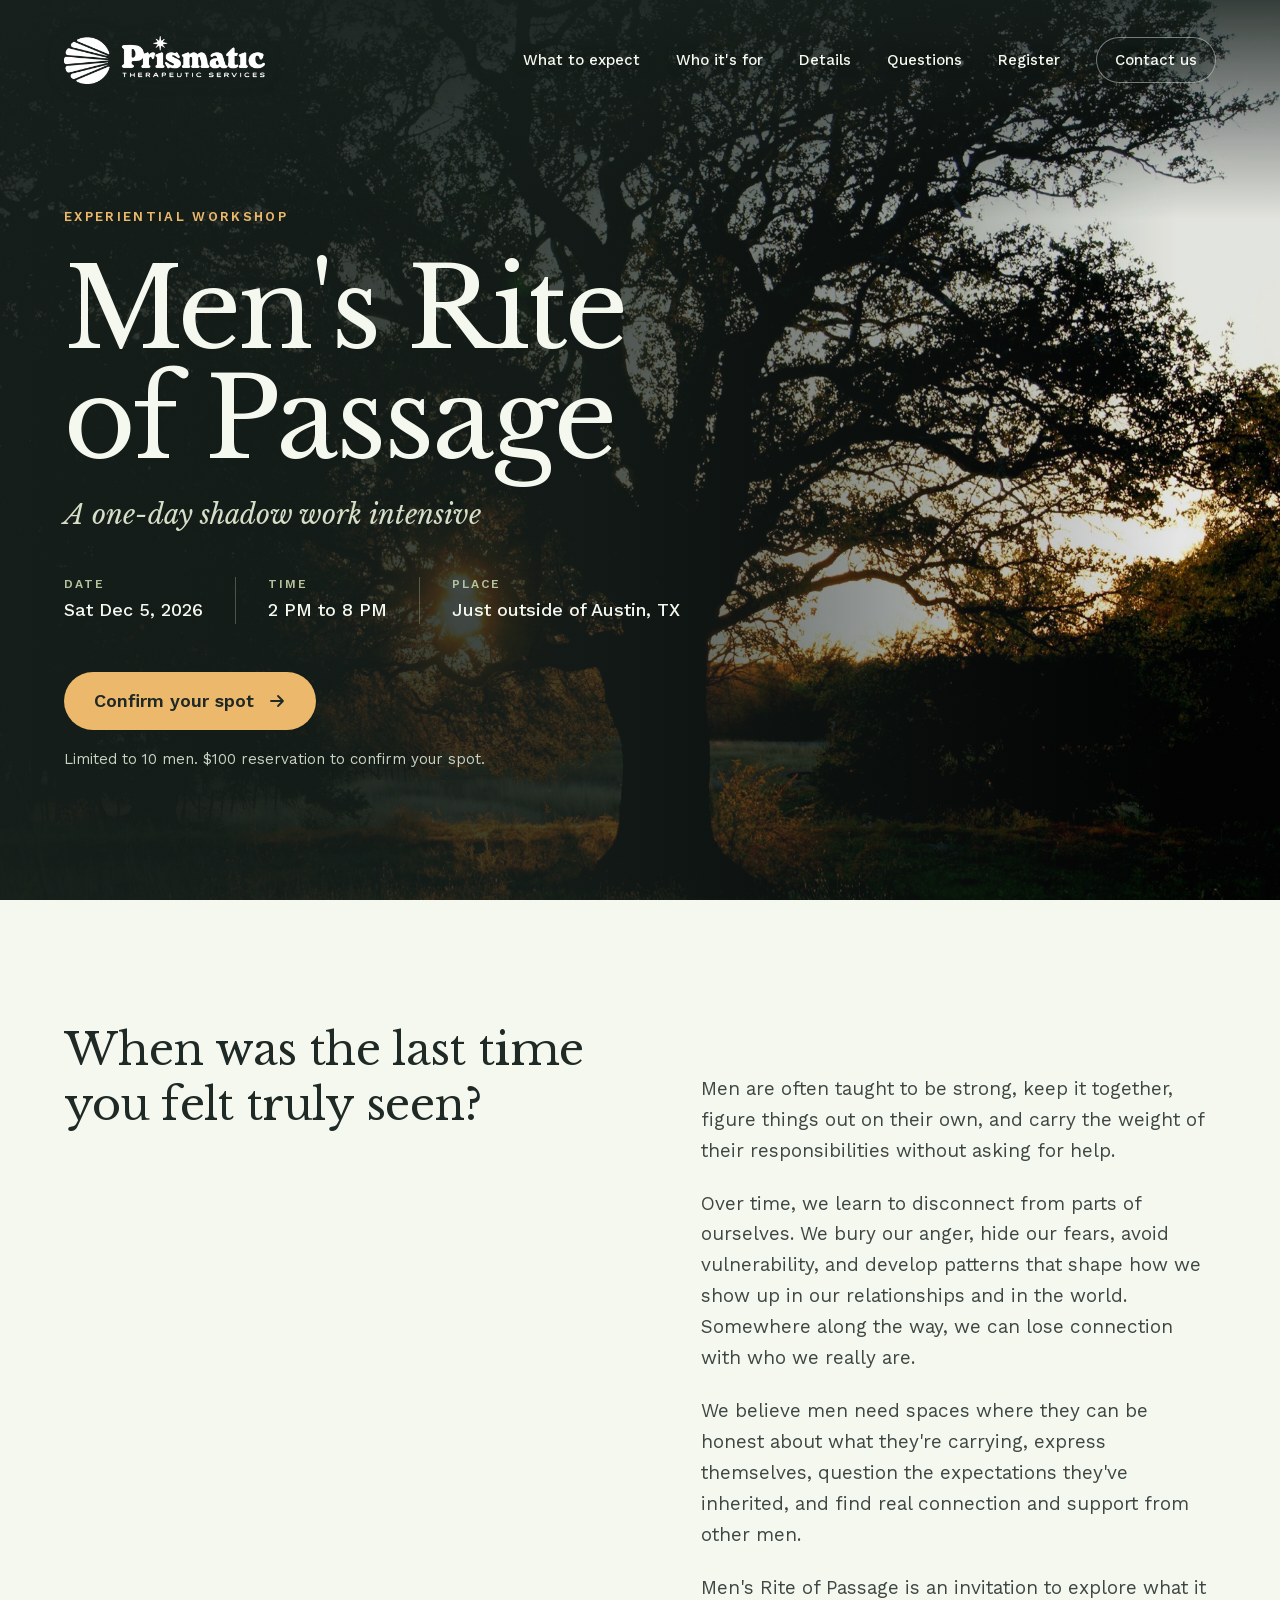
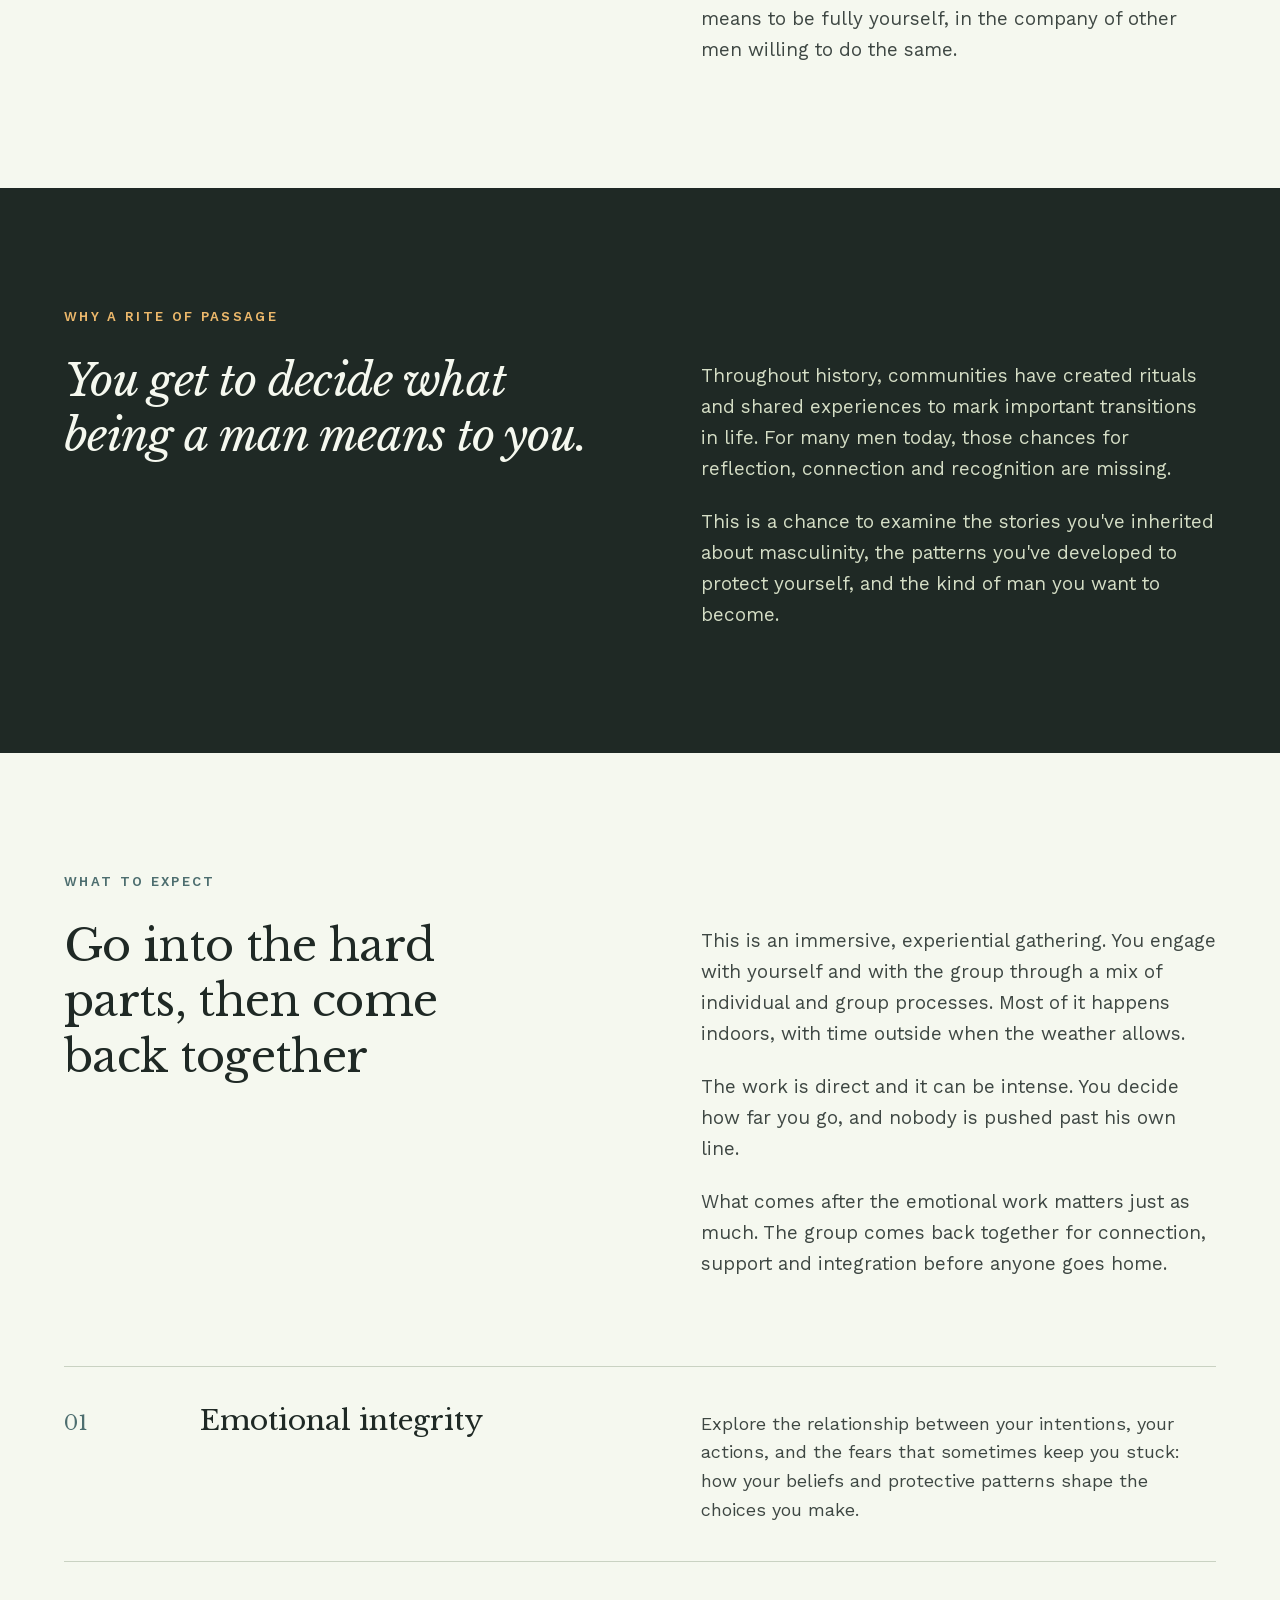
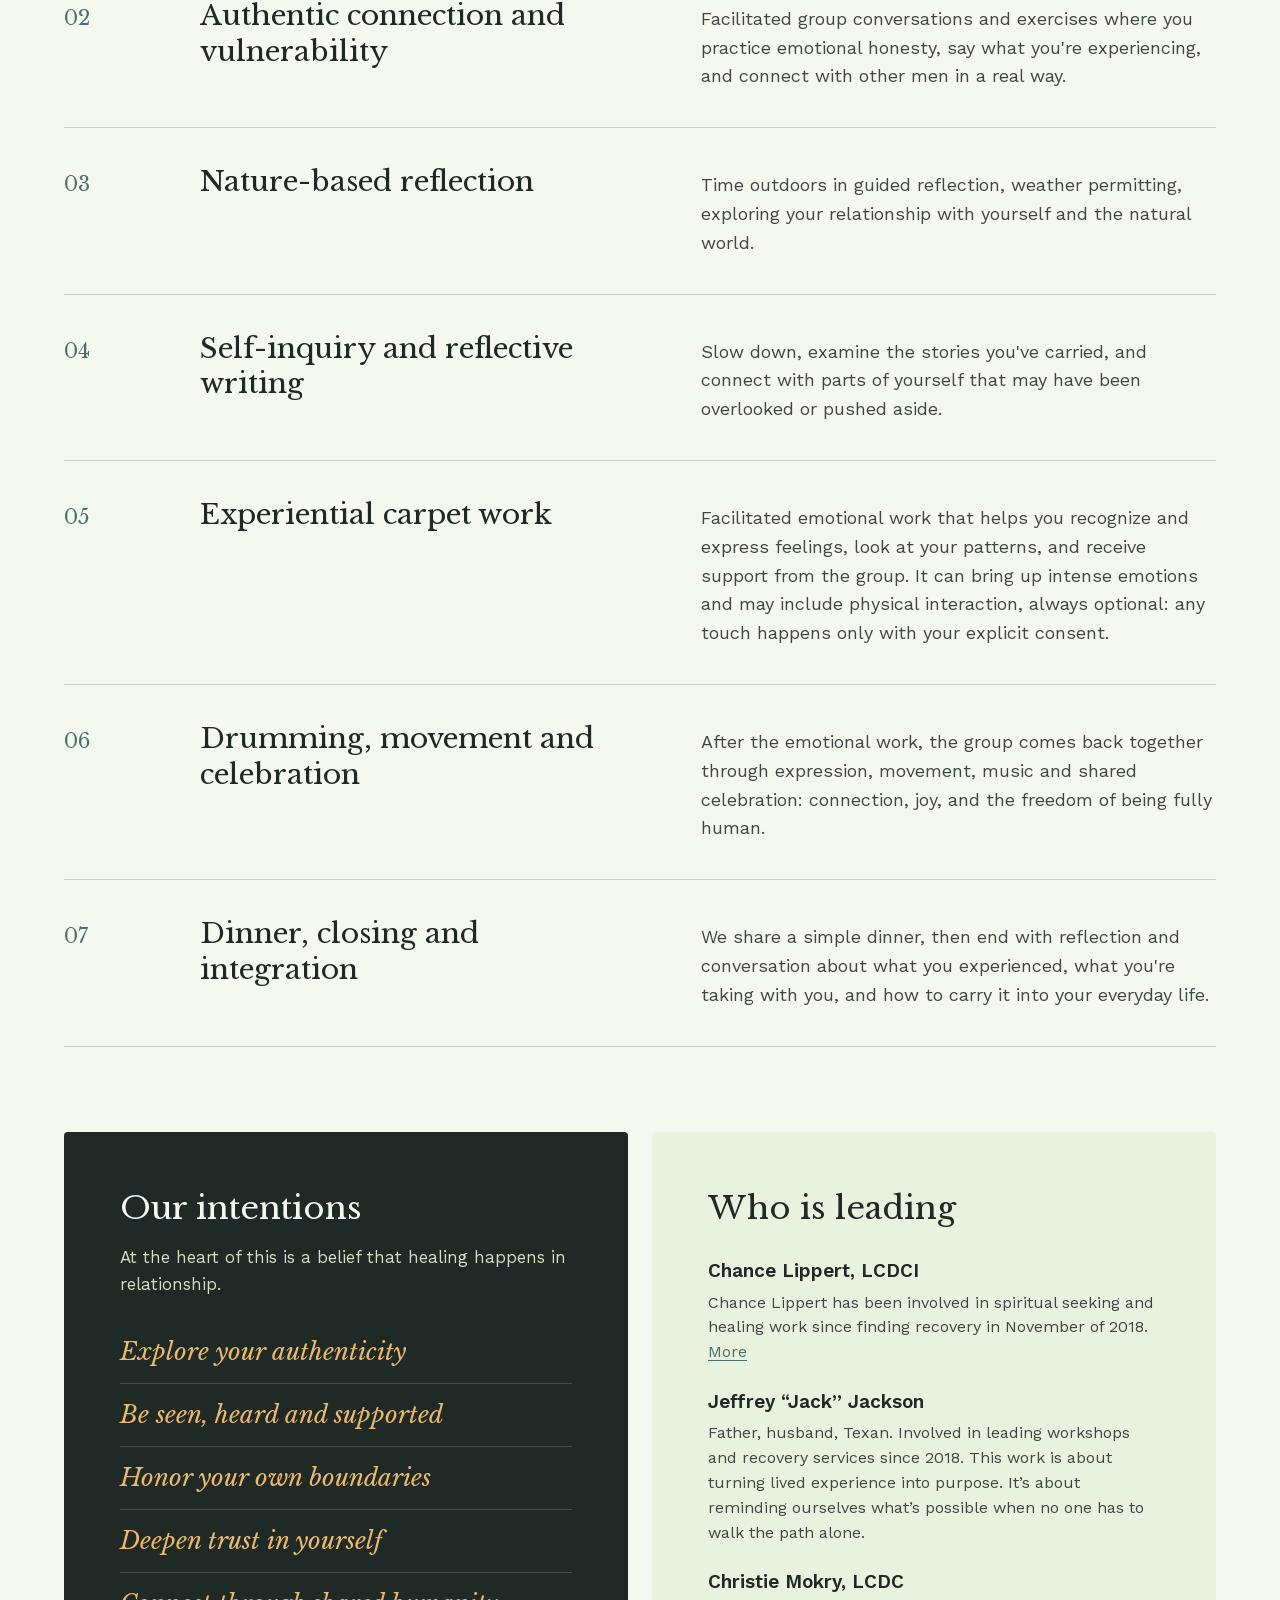
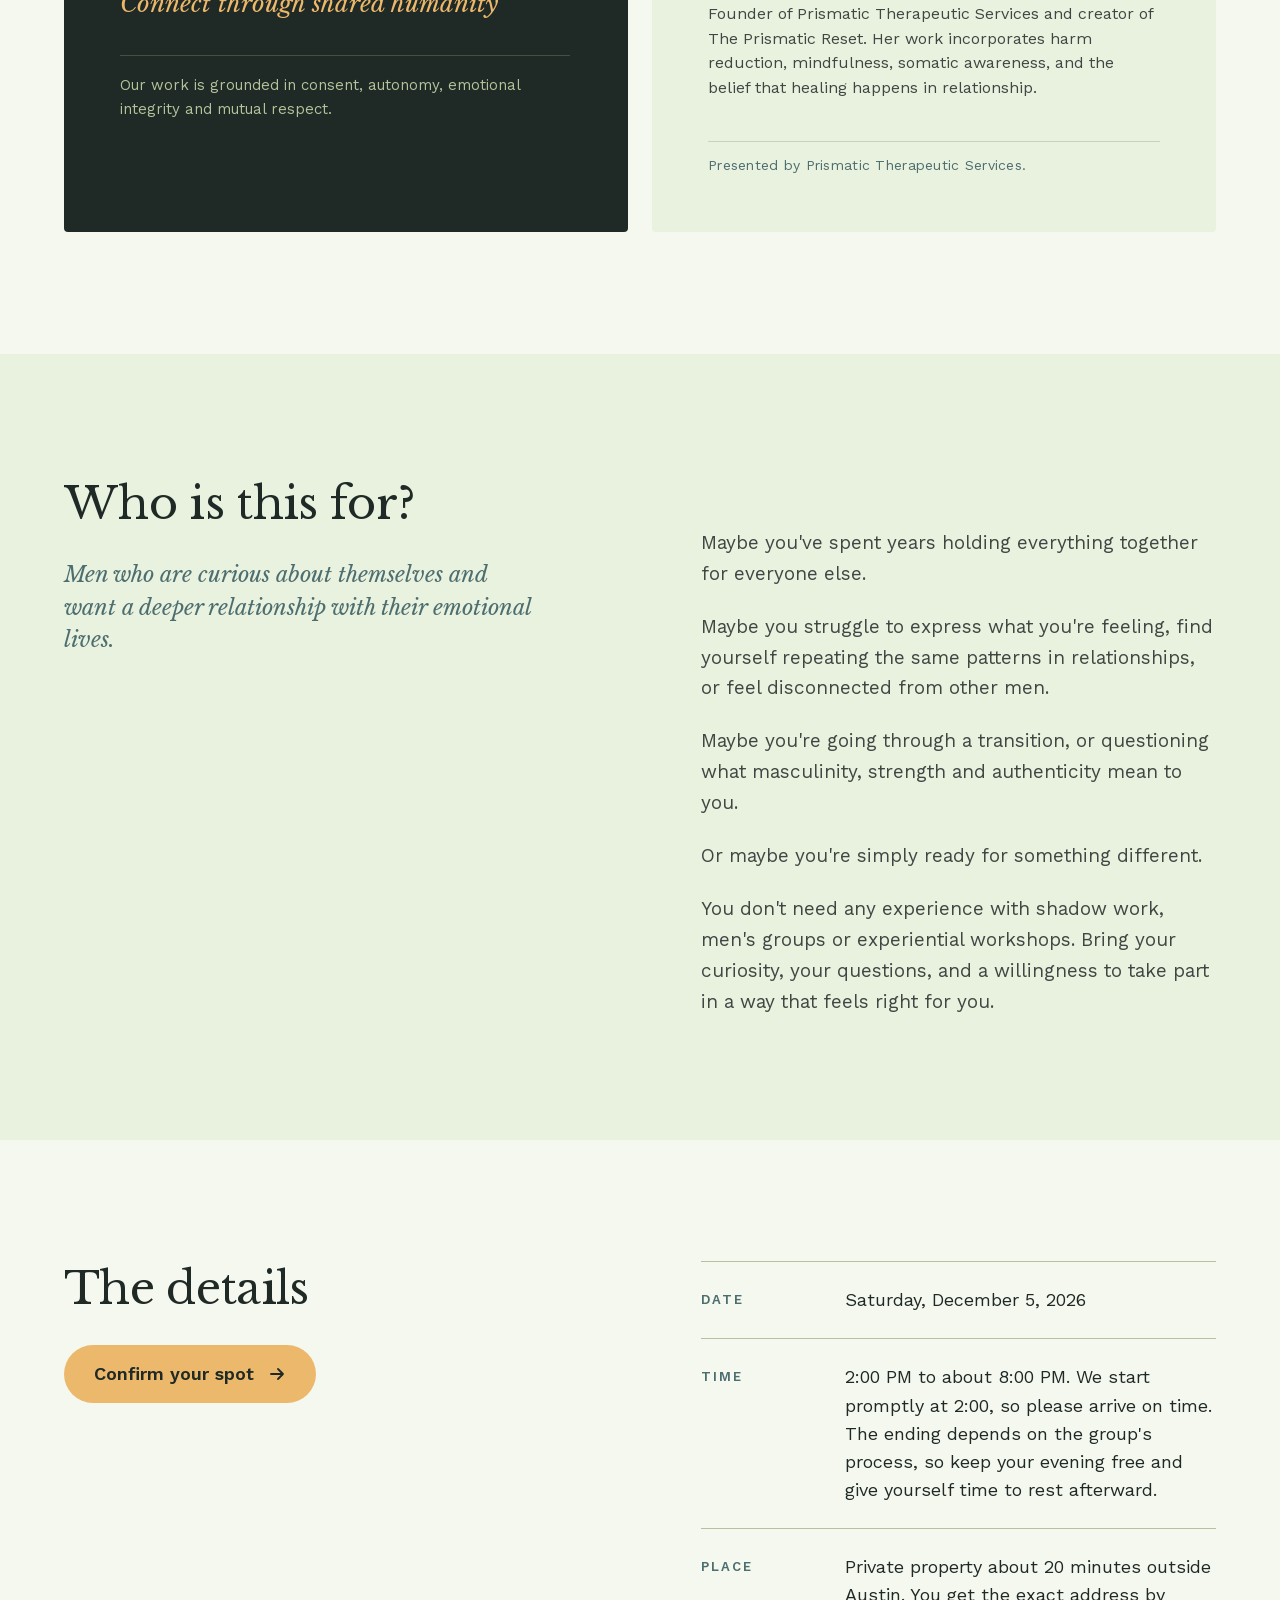
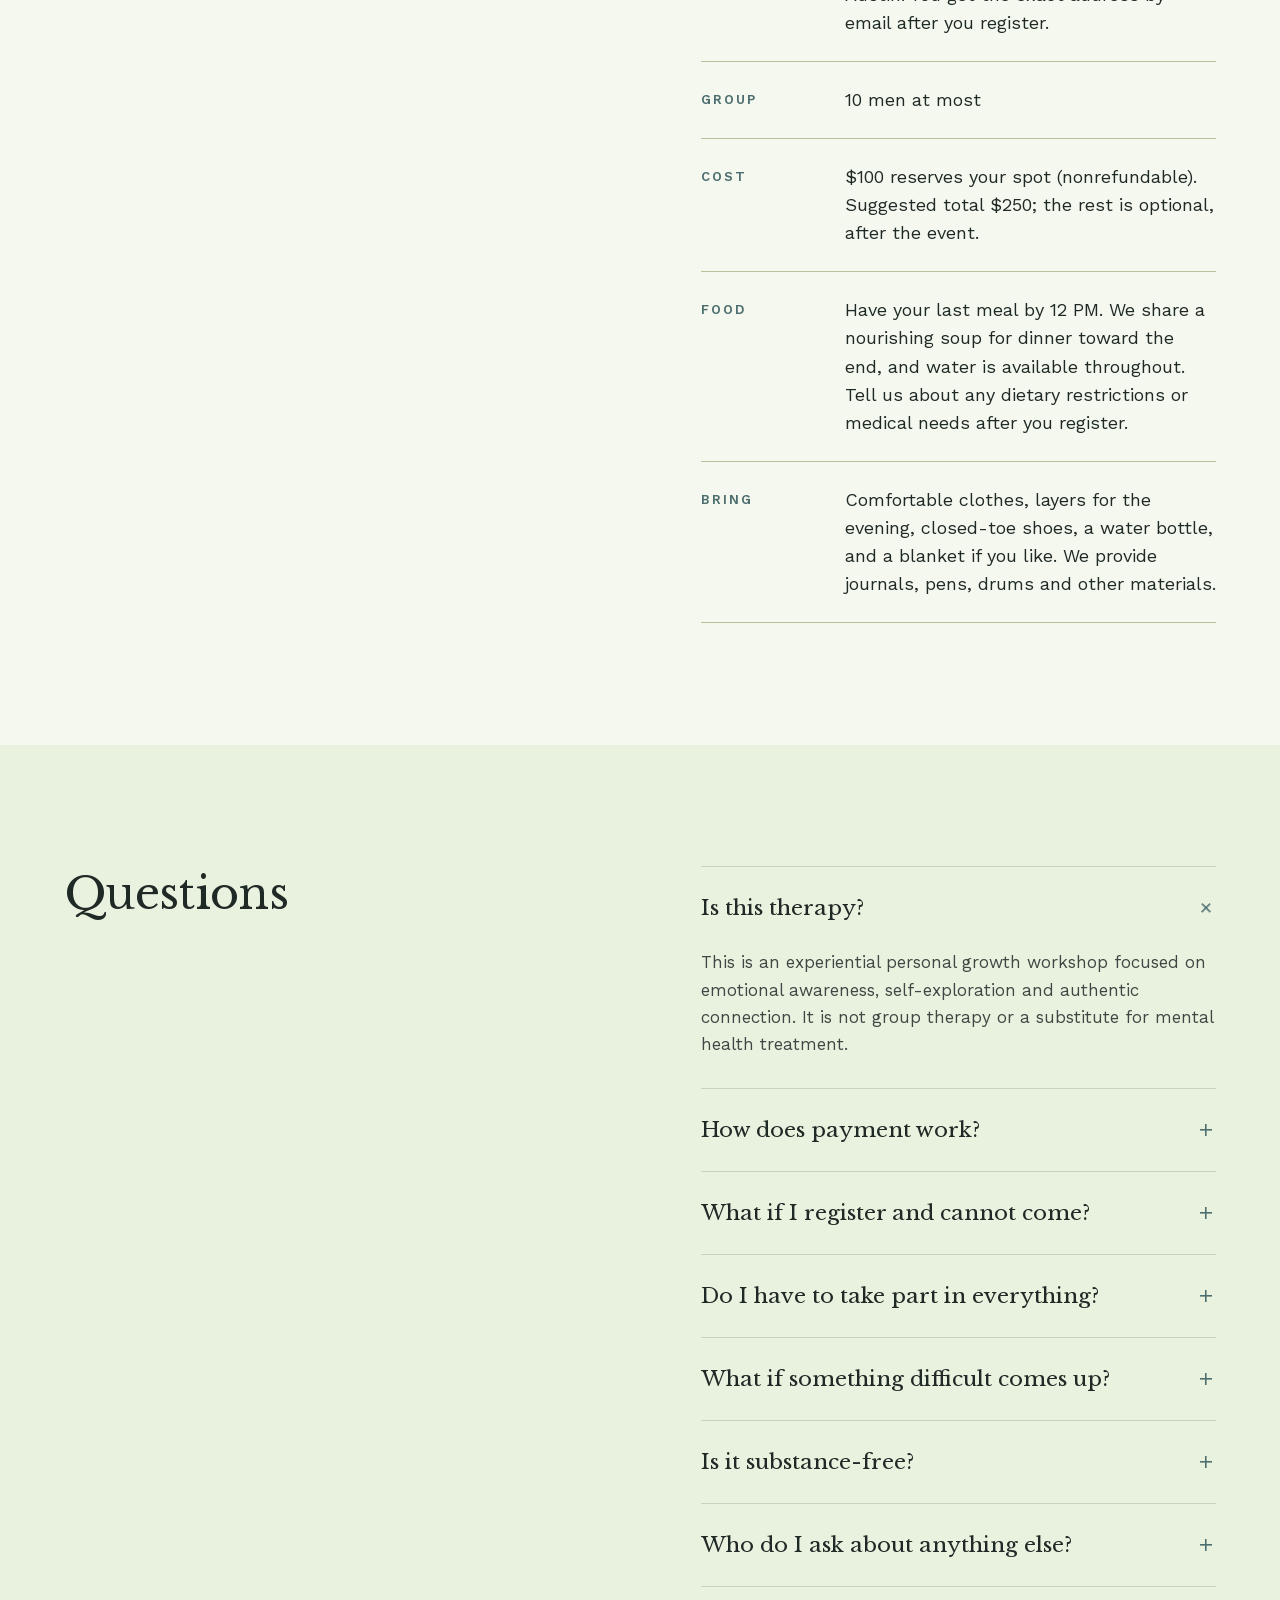
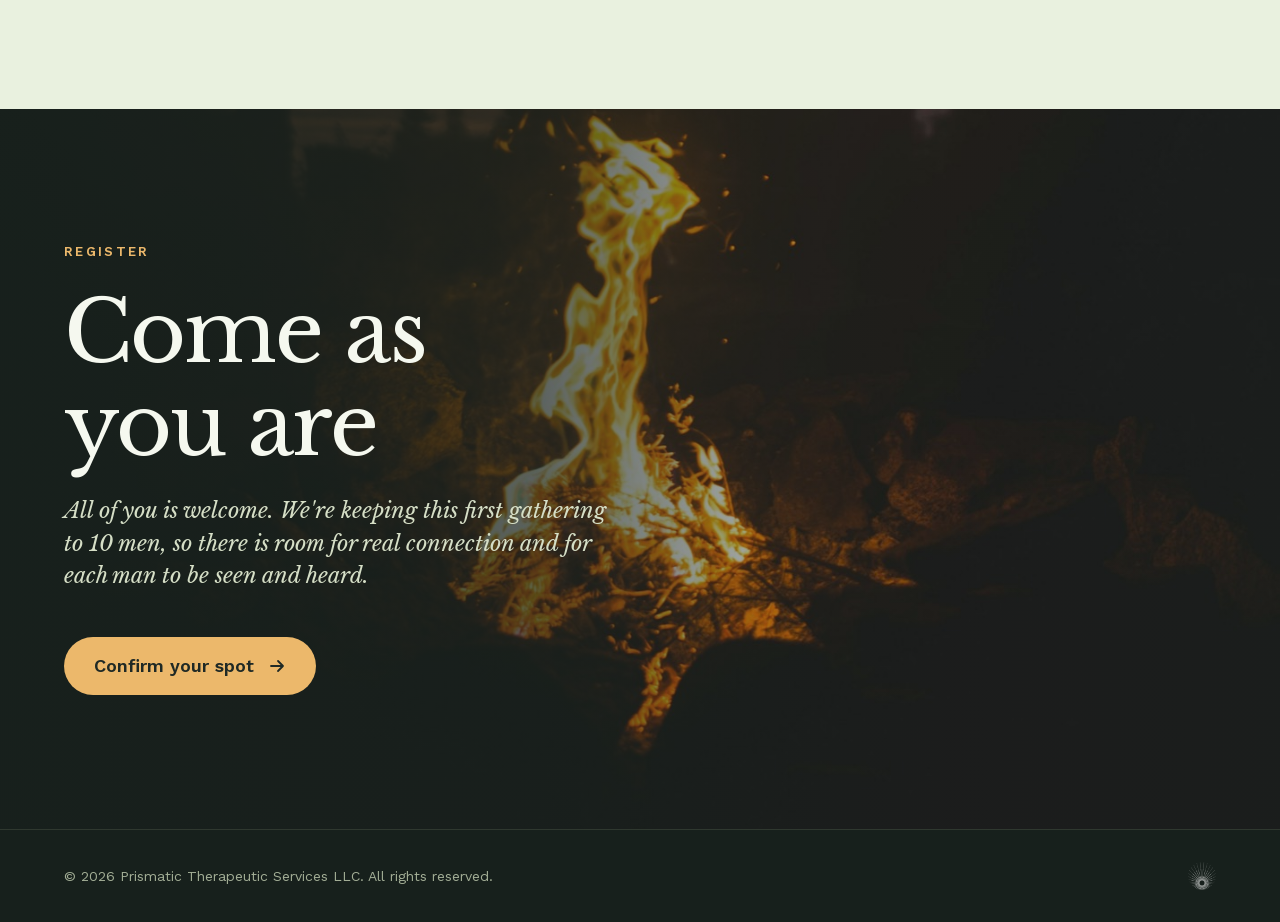
==== commit 3c18545f: "Jack Jackson's bio Co-Authored-By: Claude Opus 5.5 <noreply@anthropic.com>" ====
--- a/rite-of-passage/index.html
+++ b/rite-of-passage/index.html
@@ -125,7 +125,7 @@
         <h3>Who is leading</h3>
         <ul class="leaders">
           <li><strong>Chance Lippert, LCDCI</strong><span class="bio">Chance Lippert has been involved in spiritual seeking and healing work since finding recovery in November of 2018. <span class="bio-rest" id="bio-chance-rest">After a tumultuous upbringing and years of legal issues, Chance found a new path through mindfulness, spiritual practice, and many forms of healing. He developed a passion for helping others through their own shadow work. Today he maintains a role as a father, husband, counselor, and leader in the frontier of authenticity.</span> <button type="button" class="bio-toggle" aria-expanded="false" aria-controls="bio-chance-rest">More</button></span></li>
-          <li><strong>Jeffery Jackson</strong><span class="bio">Co-facilitator. He works alongside Chance and Christie through the whole intensive, holding space for the group work and the integration that follows.</span></li>
+          <li><strong>Jeffrey “Jack” Jackson</strong><span class="bio">Father, husband, Texan. Involved in leading workshops and recovery services since 2018. This work is about turning lived experience into purpose. It’s about reminding ourselves what’s possible when no one has to walk the path alone.</span></li>
           <li><strong>Christie Mokry, LCDC</strong><span class="bio">Founder of Prismatic Therapeutic Services and creator of The Prismatic Reset. Her work incorporates harm reduction, mindfulness, somatic awareness, and the belief that healing happens in relationship.</span></li>
         </ul>
         <p class="presented">Presented by Prismatic Therapeutic Services.</p>
